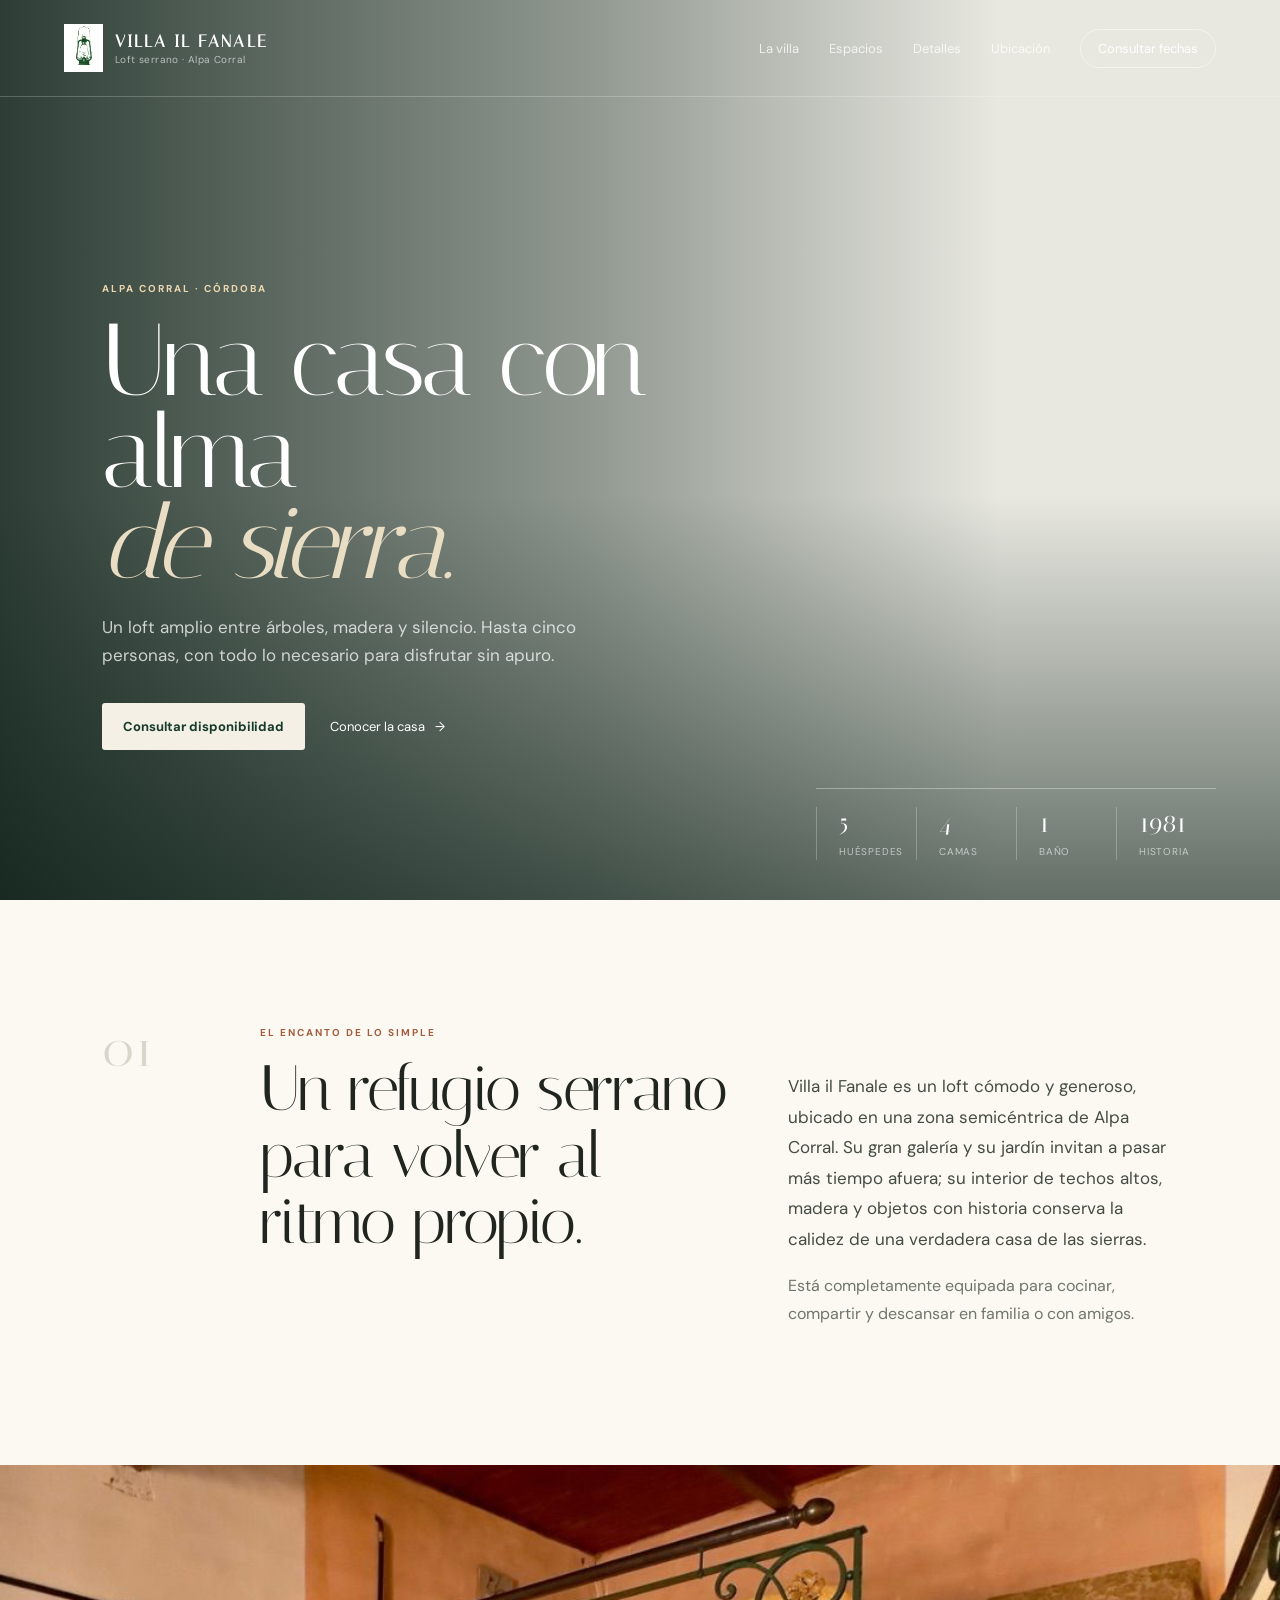
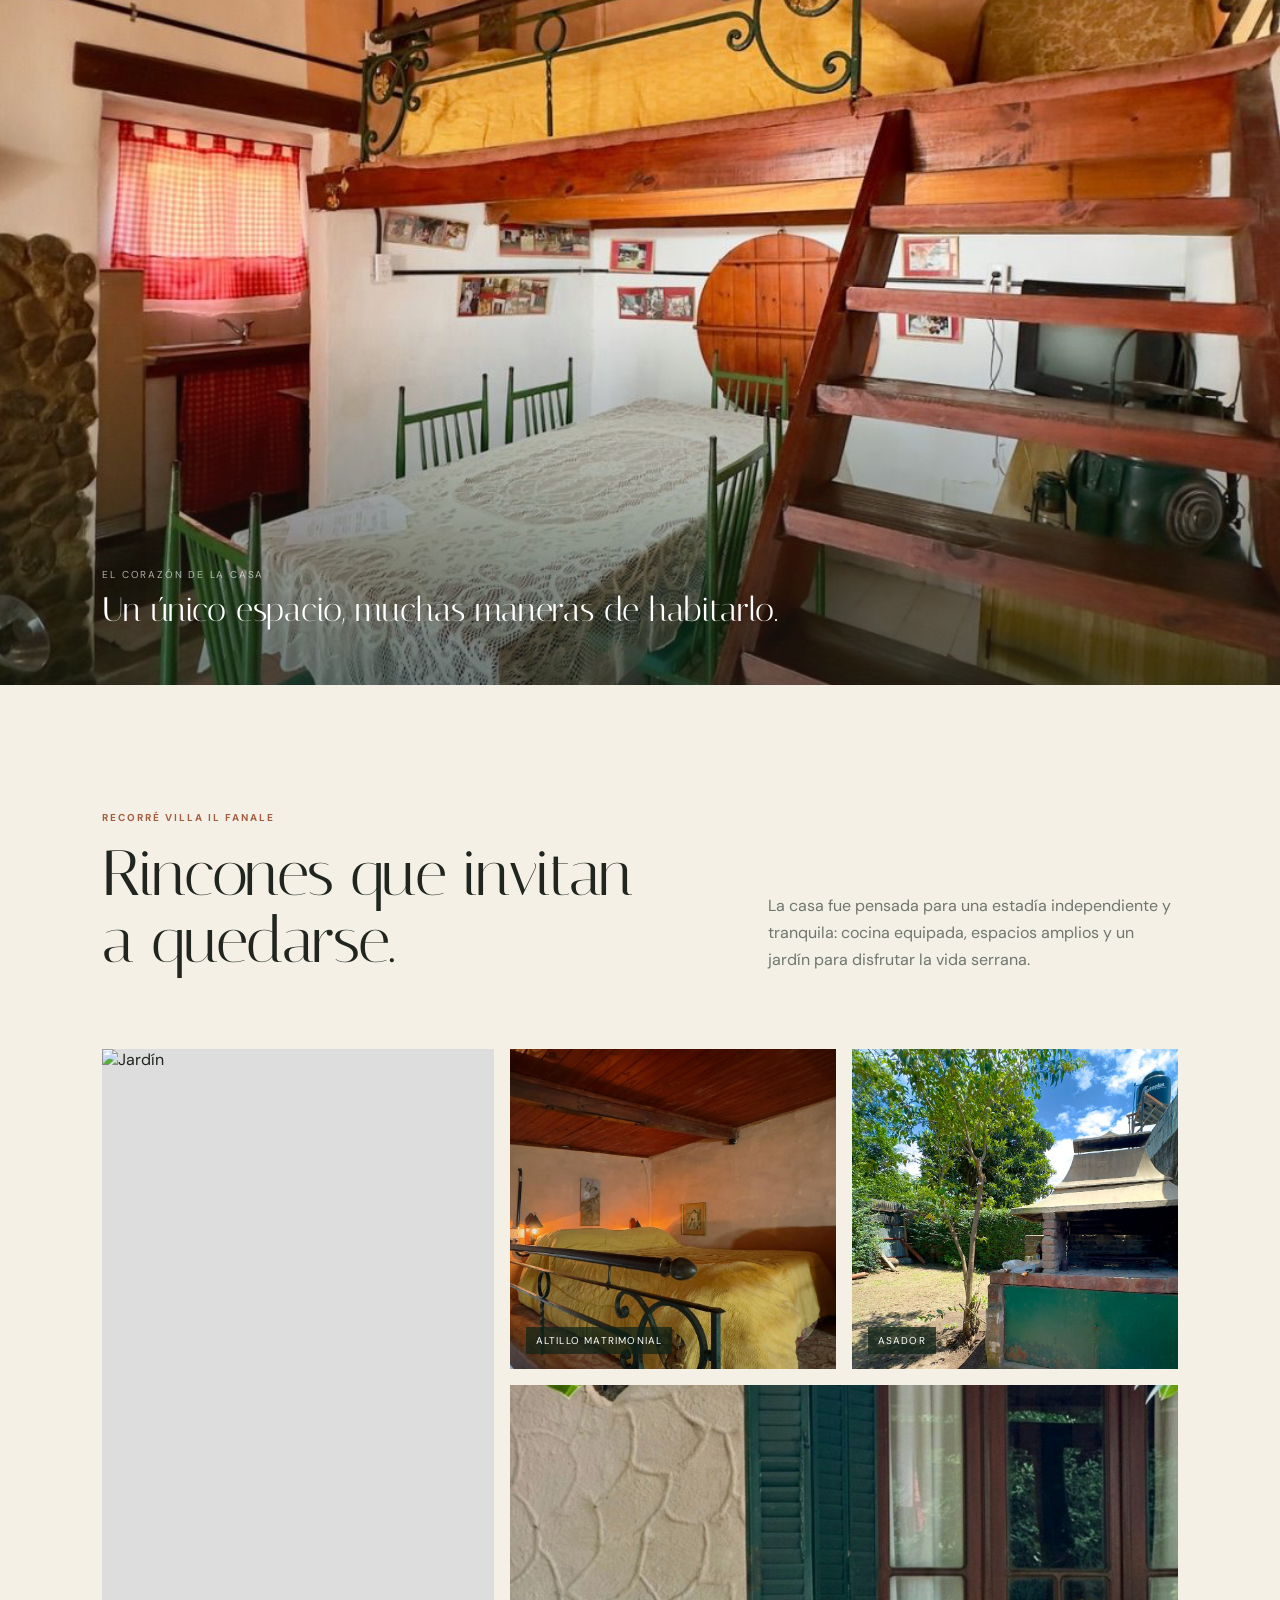
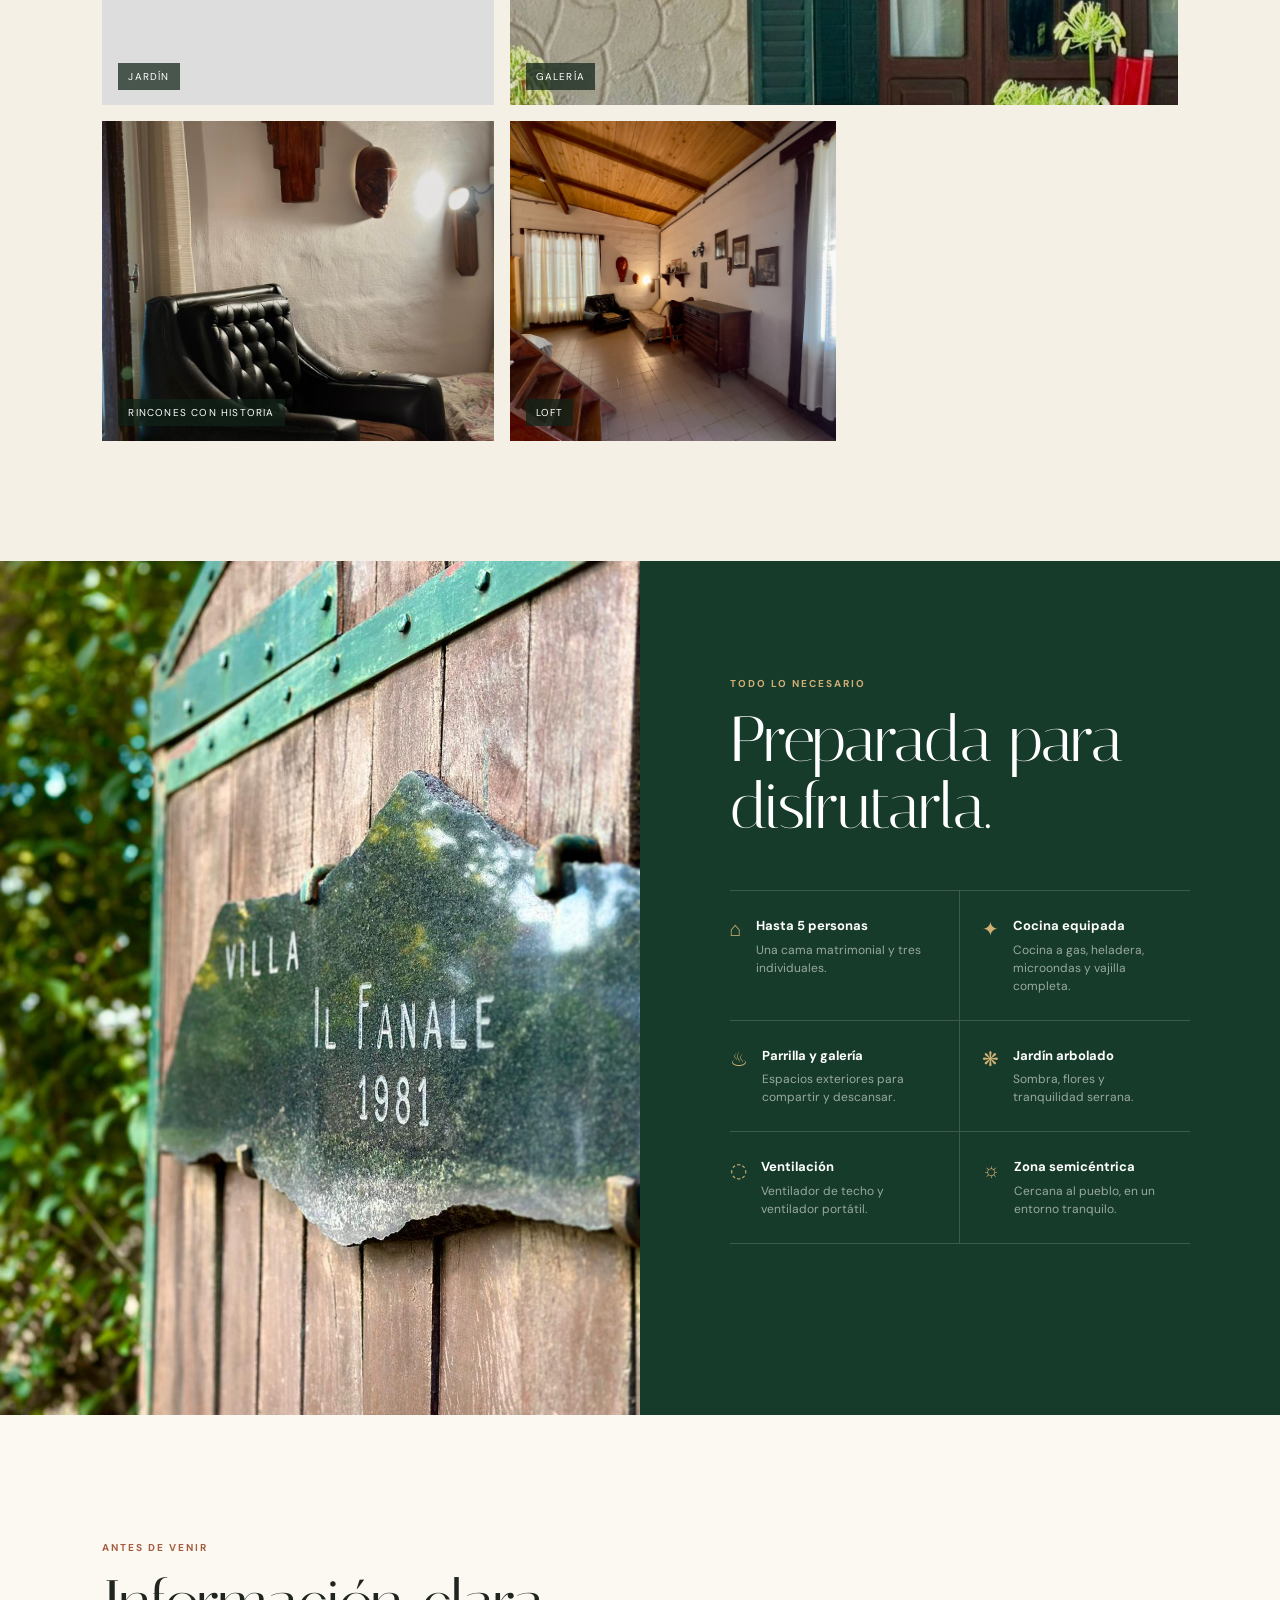
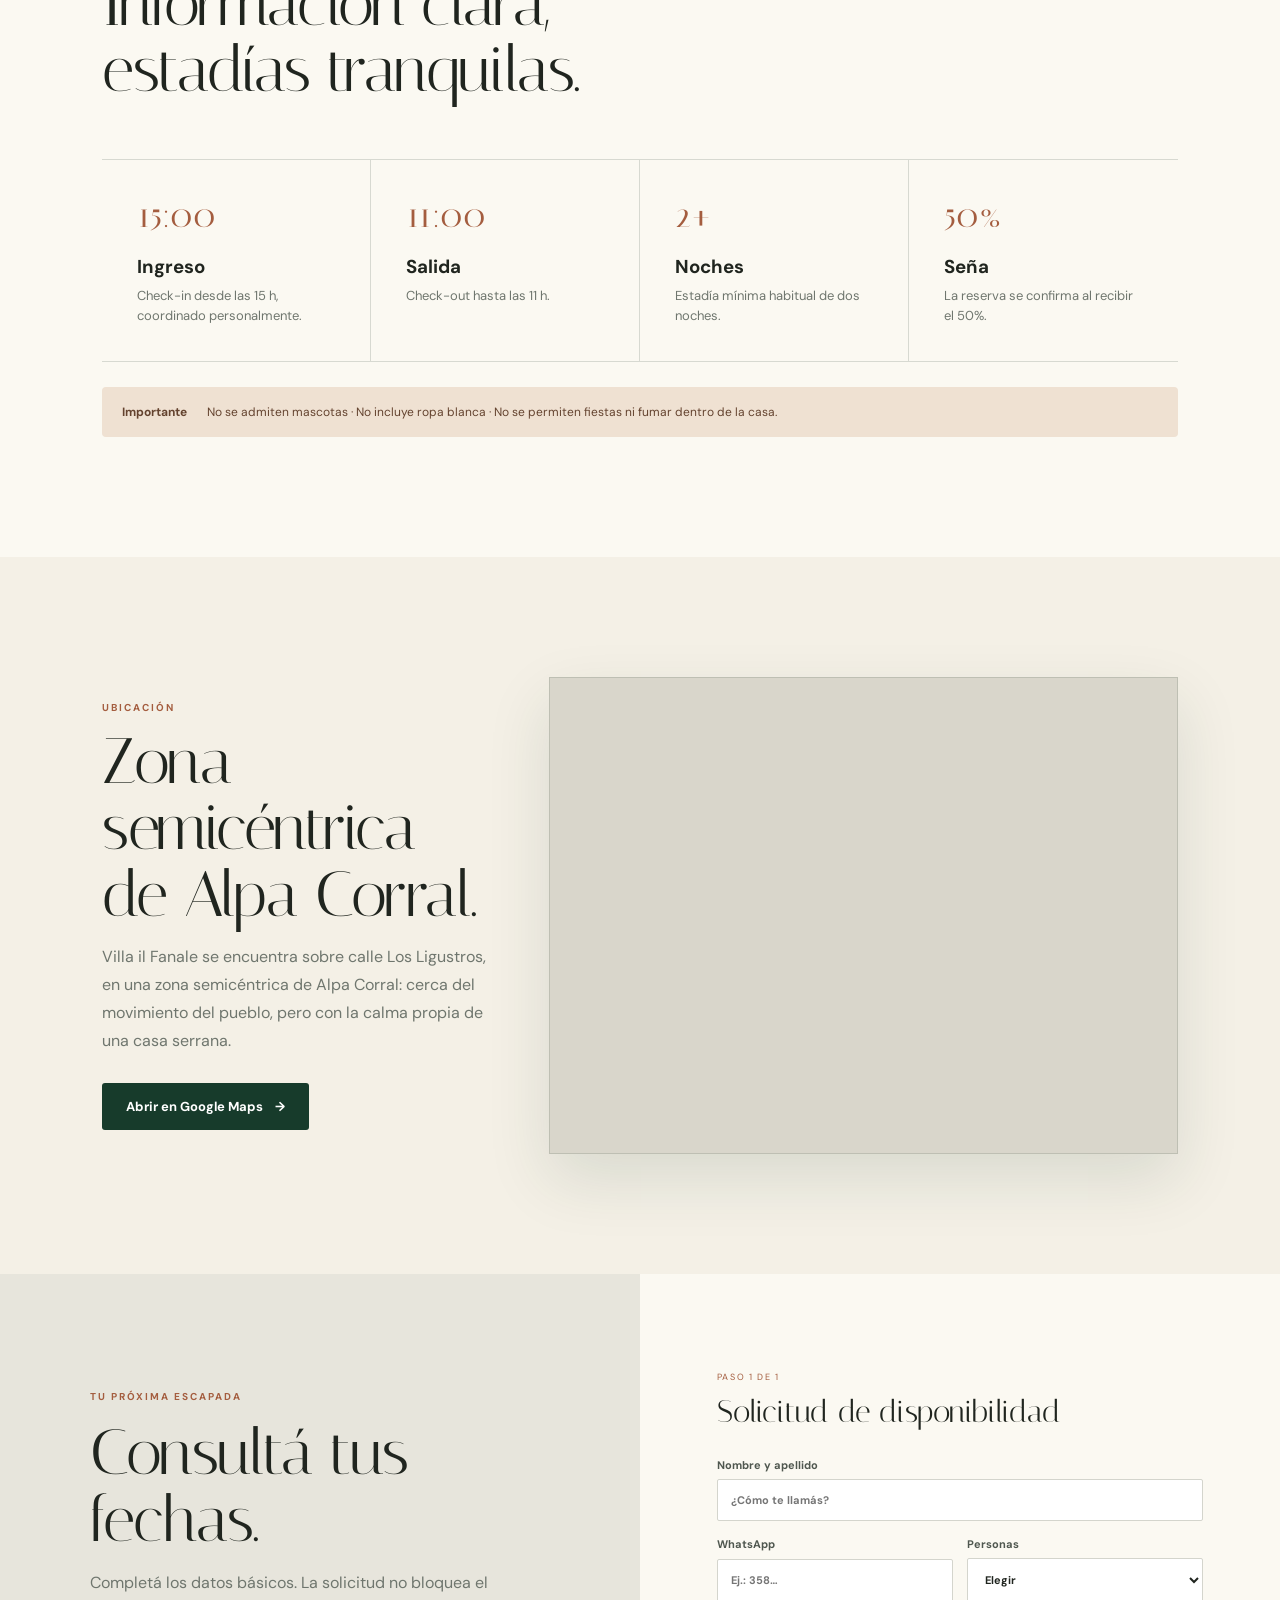
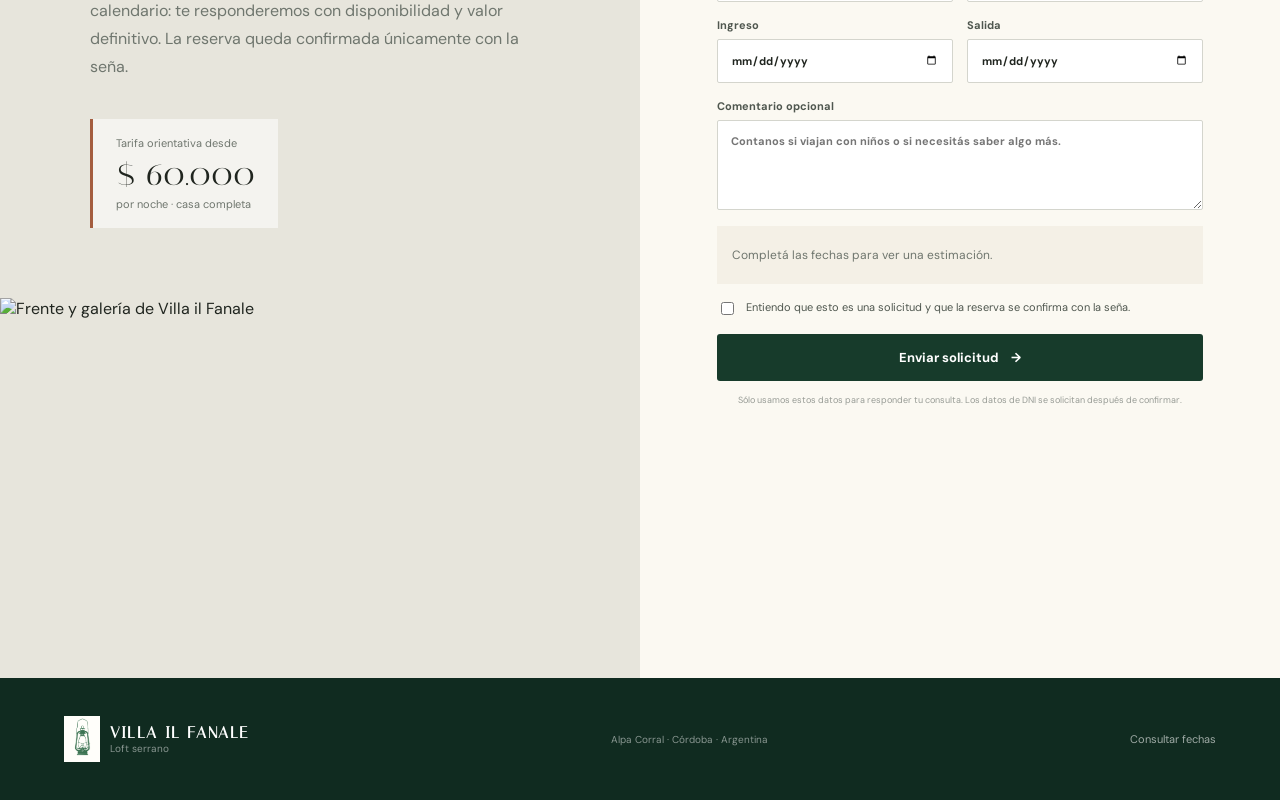
==== reservar/index.html @ 3bbad878 "Estabilizar carga de imagenes publicas" ====
<!doctype html>
<html lang="es">
<head>
  <meta charset="UTF-8">
  <meta name="viewport" content="width=device-width, initial-scale=1.0">
  <meta name="theme-color" content="#173b2b">
  <meta name="description" content="Villa il Fanale, loft serrano para hasta cinco personas en Alpa Corral, Córdoba.">
  <title>Villa il Fanale · Loft Serrano en Alpa Corral</title>
  <link rel="preconnect" href="https://fonts.googleapis.com">
  <link rel="preconnect" href="https://fonts.gstatic.com" crossorigin>
  <link href="https://fonts.googleapis.com/css2?family=DM+Sans:wght@400;500;600;700&family=Italiana&display=swap" rel="stylesheet">
  <link rel="stylesheet" href="public.css?v=4">
</head>
<body>
  <header class="site-header" id="header">
    <a class="public-brand" href="#inicio" aria-label="Villa il Fanale, inicio">
      <img src="../assets/farol.png" alt="">
      <span><b>VILLA IL FANALE</b><small>Loft serrano · Alpa Corral</small></span>
    </a>
    <button class="menu-toggle" id="menu-toggle" aria-label="Abrir menú">☰</button>
    <nav id="public-nav">
      <a href="#historia">La villa</a>
      <a href="#espacios">Espacios</a>
      <a href="#detalles">Detalles</a>
      <a href="#ubicacion">Ubicación</a>
      <a href="#reservar" class="nav-cta">Consultar fechas</a>
    </nav>
  </header>

  <main>
    <section class="public-hero" id="inicio">
      <div class="hero-shade"></div>
      <div class="hero-content">
        <span class="public-eyebrow" id="hero-eyebrow">ALPA CORRAL · CÓRDOBA</span>
        <h1><span id="hero-title">Una casa con alma</span><br><i id="hero-subtitle">de sierra.</i></h1>
        <p id="hero-description">Un loft amplio entre árboles, madera y silencio. Hasta cinco personas, con todo lo necesario para disfrutar sin apuro.</p>
        <div class="hero-buttons">
          <a href="#reservar" class="button button-light">Consultar disponibilidad</a>
          <a href="#espacios" class="text-link">Conocer la casa <span>→</span></a>
        </div>
      </div>
      <div class="hero-facts">
        <div><b>5</b><span>huéspedes</span></div>
        <div><b>4</b><span>camas</span></div>
        <div><b>1</b><span>baño</span></div>
        <div><b>1981</b><span>historia</span></div>
      </div>
    </section>

    <section class="intro section" id="historia">
      <div class="section-number">01</div>
      <div class="intro-title">
        <span class="public-eyebrow" id="intro-eyebrow">EL ENCANTO DE LO SIMPLE</span>
        <h2><span id="intro-title">Un refugio serrano</span><br><span id="intro-subtitle">para volver al ritmo propio.</span></h2>
      </div>
      <div class="intro-copy">
        <p id="intro-copy-one">Villa il Fanale es un loft cómodo y generoso, ubicado en una zona semicéntrica de Alpa Corral. Su gran galería y su jardín invitan a pasar más tiempo afuera; su interior de techos altos, madera y objetos con historia conserva la calidez de una verdadera casa de las sierras.</p>
        <p id="intro-copy-two">Está completamente equipada para cocinar, compartir y descansar en familia o con amigos.</p>
      </div>
    </section>

    <section class="feature-image">
      <img id="feature-image" src="../assets/loft.png" alt="Interior del loft con altillo y mesa de comedor">
      <div class="feature-caption"><span id="feature-caption-small">El corazón de la casa</span><b id="feature-caption">Un único espacio, muchas maneras de habitarlo.</b></div>
    </section>

    <section class="spaces section" id="espacios">
      <div class="section-heading">
        <div><span class="public-eyebrow" id="spaces-eyebrow">RECORRÉ VILLA IL FANALE</span><h2><span id="spaces-title">Rincones que invitan</span><br><span id="spaces-subtitle">a quedarse.</span></h2></div>
        <p id="spaces-description">La casa fue pensada para una estadía independiente y tranquila: cocina equipada, espacios amplios y un jardín para disfrutar la vida serrana.</p>
      </div>
      <div class="gallery-grid" id="gallery-grid">
        <figure class="gallery-tall"><img id="gallery-1-image" src="../assets/jardin-flores.png" alt="Jardín con flores"><figcaption id="gallery-1-caption">Jardín</figcaption></figure>
        <figure><img id="gallery-2-image" src="../assets/altillo.png" alt="Cama matrimonial en el altillo"><figcaption id="gallery-2-caption">Altillo matrimonial</figcaption></figure>
        <figure><img id="gallery-3-image" src="../assets/asador.png" alt="Asador en el jardín"><figcaption id="gallery-3-caption">Asador</figcaption></figure>
        <figure class="gallery-wide"><img id="gallery-4-image" src="../assets/galeria.png" alt="Galería exterior"><figcaption id="gallery-4-caption">Galería</figcaption></figure>
        <figure><img id="gallery-5-image" src="../assets/rincon.png" alt="Rincón interior"><figcaption id="gallery-5-caption">Rincones con historia</figcaption></figure>
      </div>
    </section>

    <section class="details-section" id="detalles">
      <div class="details-photo"><img id="details-image" src="../assets/cartel.png" alt="Cartel de Villa il Fanale desde 1981"></div>
      <div class="details-content">
        <span class="public-eyebrow" id="details-eyebrow">TODO LO NECESARIO</span>
        <h2><span id="details-title">Preparada para</span><br><span id="details-subtitle">disfrutarla.</span></h2>
        <div class="amenities">
          <div><span>⌂</span><p><b id="amenity-1-title">Hasta 5 personas</b><span id="amenity-1-description">Una cama matrimonial y tres individuales.</span></p></div>
          <div><span>✦</span><p><b id="amenity-2-title">Cocina equipada</b><span id="amenity-2-description">Cocina a gas, heladera, microondas y vajilla completa.</span></p></div>
          <div><span>♨</span><p><b id="amenity-3-title">Amplia galería</b><span id="amenity-3-description">Un espacio exterior cómodo para comer y descansar.</span></p></div>
          <div><span>❋</span><p><b id="amenity-4-title">Jardín arbolado</b><span id="amenity-4-description">Sombra, flores y tranquilidad serrana.</span></p></div>
          <div><span>◌</span><p><b id="amenity-5-title">Calefacción</b><span id="amenity-5-description">Más confort para estadías frescas en las sierras.</span></p></div>
          <div><span>☼</span><p><b id="amenity-6-title">Alojamiento Airbnb privado</b><span id="amenity-6-description">Casa completa, independiente y sin compartir con otros huéspedes.</span></p></div>
        </div>
      </div>
    </section>

    <section class="rules section">
      <div class="section-heading compact">
        <div><span class="public-eyebrow" id="rules-eyebrow">ANTES DE VENIR</span><h2><span id="rules-title">Información clara,</span><br><span id="rules-subtitle">estadías tranquilas.</span></h2></div>
      </div>
      <div class="rules-grid">
        <article><span id="rule-1-value">15:00</span><h3 id="rule-1-title">Ingreso</h3><p id="rule-1-description">Check-in desde las 15 h, coordinado personalmente.</p></article>
        <article><span id="rule-2-value">11:00</span><h3 id="rule-2-title">Salida</h3><p id="rule-2-description">Check-out hasta las 11 h.</p></article>
        <article><span id="rule-3-value">2+</span><h3 id="rule-3-title">Noches</h3><p id="rule-3-description">Estadía mínima habitual de dos noches.</p></article>
        <article><span id="rule-4-value">50%</span><h3 id="rule-4-title">Seña</h3><p id="rule-4-description">La reserva se confirma al recibir el 50%.</p></article>
      </div>
      <div class="rule-note"><b>Importante</b><span id="important-text">No incluye ropa blanca · No se permiten fiestas ni fumar dentro de la casa.</span></div>
    </section>

    <section class="location-section section" id="ubicacion">
      <div class="location-copy">
        <span class="public-eyebrow" id="location-eyebrow">UBICACIÓN</span>
        <h2><span id="location-title">Zona semicéntrica</span><br><span id="location-subtitle">de Alpa Corral.</span></h2>
        <p id="location-description">Villa il Fanale se encuentra sobre calle Los Ligustros, en una zona semicéntrica de Alpa Corral: cerca del movimiento del pueblo, pero con la calma propia de una casa serrana.</p>
        <a class="button button-primary location-button" id="location-map-link" href="https://maps.app.goo.gl/26wKytrGYrjpThU98" target="_blank" rel="noopener">Abrir en Google Maps <span>→</span></a>
      </div>
      <div class="location-map">
        <iframe id="location-map" title="Ubicación de Villa il Fanale en Alpa Corral" src="https://www.google.com/maps?q=Calle%20Los%20Ligustros%2C%20Alpa%20Corral%2C%20C%C3%B3rdoba&output=embed" loading="lazy" referrerpolicy="no-referrer-when-downgrade"></iframe>
      </div>
    </section>

    <section class="booking-section" id="reservar">
      <div class="booking-copy">
        <span class="public-eyebrow" id="booking-eyebrow">TU PRÓXIMA ESCAPADA</span>
        <h2 id="booking-title">Consultá tus fechas.</h2>
        <p id="booking-description">Completá los datos básicos. La solicitud no bloquea el calendario: te responderemos con disponibilidad y valor definitivo. La reserva queda confirmada únicamente con la seña.</p>
        <div class="rate-card"><span>Tarifa orientativa desde</span><b id="public-rate">$60.000</b><small>por noche · casa completa</small></div>
        <img id="booking-image" src="../assets/frente.png" alt="Frente y galería de Villa il Fanale">
      </div>
      <div class="booking-panel">
        <form id="booking-form">
          <div class="form-intro"><span>PASO 1 DE 1</span><h3>Solicitud de disponibilidad</h3></div>
          <label>Nombre y apellido<input name="name" required autocomplete="name" placeholder="¿Cómo te llamás?"></label>
          <div class="public-form-grid">
            <label>WhatsApp<input name="phone" required inputmode="tel" placeholder="Ej.: 358…"></label>
            <label>Personas<select name="guests" required><option value="">Elegir</option><option>1</option><option>2</option><option>3</option><option>4</option><option>5</option></select></label>
            <label>Ingreso<input name="checkin" type="date" required></label>
            <label>Salida<input name="checkout" type="date" required></label>
          </div>
          <label>Comentario opcional<textarea name="message" placeholder="Contanos si viajan con niños o si necesitás saber algo más."></textarea></label>
          <div class="estimate" id="estimate"><span>Completá las fechas para ver una estimación.</span></div>
          <label class="public-check"><input type="checkbox" required><span>Entiendo que esto es una solicitud y que la reserva se confirma con la seña.</span></label>
          <button class="button button-primary" type="submit">Enviar solicitud <span>→</span></button>
          <p class="privacy">Sólo usamos estos datos para responder tu consulta. Los datos de DNI se solicitan después de confirmar.</p>
        </form>
        <div class="success-panel" id="success-panel" hidden>
          <span class="success-icon">✓</span><h3>Solicitud preparada</h3><p>Vamos a abrir WhatsApp con todos los datos. Revisá el mensaje y envialo para que podamos responderte.</p><a id="whatsapp-link" class="button button-primary" target="_blank" rel="noopener">Continuar en WhatsApp</a>
        </div>
      </div>
    </section>
  </main>

  <footer>
    <div class="footer-brand"><img src="../assets/farol.png" alt=""><div><b>VILLA IL FANALE</b><span>Loft serrano</span></div></div>
    <p id="footer-location">Alpa Corral · Córdoba · Argentina</p>
    <div class="footer-links"><a href="#reservar">Consultar fechas</a></div>
  </footer>

  <script src="config.js"></script>
  <script src="public.js?v=6"></script>
</body>
</html>
---- reservar/public.css ----
:root{--forest:#173b2b;--pine:#28533d;--sage:#dbe4d8;--cream:#f4f0e6;--paper:#fbf9f2;--ink:#20251f;--muted:#6f766e;--rust:#a45d3f;--gold:#cfaf73;--line:rgba(30,51,38,.16);--serif:"Italiana",Georgia,serif;--sans:"DM Sans",Arial,sans-serif}
*{box-sizing:border-box}html{scroll-behavior:smooth}body{margin:0;background:var(--paper);color:var(--ink);font-family:var(--sans)}img{display:block;max-width:100%}a{color:inherit;text-decoration:none}button,input,select,textarea{font:inherit}.site-header{position:absolute;z-index:10;top:0;left:0;right:0;display:flex;align-items:center;justify-content:space-between;padding:24px clamp(24px,5vw,76px);color:white;border-bottom:1px solid rgba(255,255,255,.22)}.public-brand{display:flex;align-items:center;gap:12px}.public-brand img{width:39px;height:48px;object-fit:cover;mix-blend-mode:screen;filter:contrast(1.3)}.public-brand b{display:block;font-family:var(--serif);font-size:17px;letter-spacing:.12em}.public-brand small{display:block;margin-top:2px;opacity:.62;font-size:10px;letter-spacing:.04em}.site-header nav{display:flex;align-items:center;gap:30px;font-size:13px}.site-header nav a{opacity:.78;transition:.2s}.site-header nav a:hover{opacity:1}.site-header .nav-cta{opacity:1;border:1px solid rgba(255,255,255,.5);border-radius:99px;padding:10px 17px}.menu-toggle{display:none;border:0;background:none;color:white;font-size:24px}.public-hero{position:relative;min-height:100svh;display:flex;align-items:flex-end;color:white;background:url('../assets/jardin-entrada.png') center 55%/cover}.hero-shade{position:absolute;inset:0;background:linear-gradient(90deg,rgba(9,29,20,.85) 0%,rgba(9,29,20,.44) 46%,rgba(9,29,20,.08) 78%),linear-gradient(0deg,rgba(9,29,20,.6),transparent 45%)}.hero-content{position:relative;z-index:1;width:min(720px,82%);padding:160px 0 150px clamp(24px,8vw,130px)}.public-eyebrow{color:var(--rust);font-size:10px;font-weight:700;letter-spacing:.2em}.public-hero .public-eyebrow{color:#ecd8b0}.hero-content h1{font:400 clamp(58px,8vw,110px)/.89 var(--serif);letter-spacing:-.035em;margin:18px 0 24px}.hero-content h1 i{font-weight:400;color:#e9ddc4}.hero-content p{max-width:550px;color:rgba(255,255,255,.75);font-size:17px;line-height:1.65}.hero-buttons{display:flex;align-items:center;gap:25px;margin-top:34px}.button{display:inline-flex;align-items:center;justify-content:center;gap:12px;border:0;border-radius:3px;padding:15px 21px;font-weight:700;font-size:13px;cursor:pointer}.button-light{background:var(--cream);color:var(--forest)}.button-primary{width:100%;color:white;background:var(--forest)}.text-link{font-size:13px}.text-link span{display:inline-block;margin-left:7px;transition:.2s}.text-link:hover span{transform:translateX(4px)}.hero-facts{position:absolute;z-index:1;right:clamp(24px,5vw,76px);bottom:40px;display:flex;border-top:1px solid rgba(255,255,255,.35);padding-top:18px}.hero-facts div{min-width:100px;padding-left:22px;border-left:1px solid rgba(255,255,255,.25)}.hero-facts b{font:27px var(--serif);display:block}.hero-facts span{opacity:.6;font-size:10px;text-transform:uppercase;letter-spacing:.08em}.section{padding:120px clamp(24px,8vw,130px)}.intro{position:relative;display:grid;grid-template-columns:.25fr 1.2fr 1fr;gap:60px;background:var(--paper)}.section-number{font:50px var(--serif);color:#d8d6ca}.intro h2,.section-heading h2,.details-content h2,.booking-copy h2{font:400 clamp(41px,5vw,66px)/1.04 var(--serif);letter-spacing:-.025em;margin:15px 0}.intro-copy{padding-top:34px;color:var(--muted);line-height:1.8}.intro-copy p:first-child{font-size:17px;color:#454c45}.feature-image{position:relative;height:min(78vw,820px);overflow:hidden}.feature-image>img{width:100%;height:100%;object-fit:cover;object-position:center}.feature-image:after{content:"";position:absolute;inset:0;background:linear-gradient(0deg,rgba(9,29,20,.55),transparent 45%)}.feature-caption{position:absolute;z-index:1;left:clamp(24px,8vw,130px);bottom:55px;color:white}.feature-caption span{display:block;margin-bottom:8px;font-size:10px;letter-spacing:.18em;text-transform:uppercase;opacity:.65}.feature-caption b{font:34px var(--serif)}.spaces{background:var(--cream)}.section-heading{display:flex;justify-content:space-between;align-items:flex-end;gap:50px;margin-bottom:60px}.section-heading>p{max-width:410px;color:var(--muted);line-height:1.7}.gallery-grid{display:grid;grid-template-columns:1.2fr 1fr 1fr;grid-auto-rows:320px;gap:16px}.gallery-grid figure{position:relative;margin:0;overflow:hidden;background:#ddd}.gallery-grid img{width:100%;height:100%;object-fit:cover;transition:transform .7s ease}.gallery-grid figure:hover img{transform:scale(1.035)}.gallery-tall{grid-row:span 2}.gallery-wide{grid-column:span 2}.gallery-grid figcaption{position:absolute;left:16px;bottom:15px;padding:7px 10px;color:white;background:rgba(16,35,24,.72);font-size:10px;text-transform:uppercase;letter-spacing:.12em}.details-section{display:grid;grid-template-columns:1fr 1fr;background:var(--forest);color:white}.details-photo{min-height:760px}.details-photo img{width:100%;height:100%;object-fit:cover}.details-content{padding:110px clamp(35px,7vw,110px)}.details-content .public-eyebrow{color:var(--gold)}.amenities{display:grid;grid-template-columns:1fr 1fr;gap:0;margin-top:50px;border-top:1px solid rgba(255,255,255,.16)}.amenities>div{display:flex;gap:14px;padding:25px 15px 25px 0;border-bottom:1px solid rgba(255,255,255,.16)}.amenities>div:nth-child(odd){border-right:1px solid rgba(255,255,255,.16)}.amenities>div:nth-child(even){padding-left:22px}.amenities span{color:var(--gold);font-size:20px}.amenities p{margin:0;color:rgba(255,255,255,.56);font-size:12px;line-height:1.5}.amenities b{display:block;color:white;font-size:13px;margin-bottom:5px}.rules{background:var(--paper)}.section-heading.compact{margin-bottom:40px}.rules-grid{display:grid;grid-template-columns:repeat(4,1fr);border-top:1px solid var(--line);border-bottom:1px solid var(--line)}.rules-grid article{padding:35px;border-right:1px solid var(--line)}.rules-grid article:last-child{border:0}.rules-grid article>span{font:35px var(--serif);color:var(--rust)}.rules-grid h3{margin:18px 0 7px}.rules-grid p{margin:0;color:var(--muted);font-size:13px;line-height:1.55}.rule-note{display:flex;gap:20px;margin-top:25px;padding:17px 20px;color:#64432f;background:#efe1d2;border-radius:4px;font-size:12px}.booking-section{display:grid;grid-template-columns:1fr 1fr;background:#e7e5dc}.booking-copy{position:relative;padding:110px clamp(35px,7vw,110px) 0;overflow:hidden}.booking-copy>p{max-width:500px;color:var(--muted);line-height:1.75}.booking-copy>img{width:calc(100% + clamp(35px,7vw,110px));max-width:none;height:380px;object-fit:cover;margin:70px 0 0 calc(clamp(35px,7vw,110px) * -1)}.rate-card{display:inline-grid;margin-top:22px;padding:17px 23px;border-left:3px solid var(--rust);background:rgba(255,255,255,.55)}.rate-card span,.rate-card small{color:var(--muted);font-size:11px}.rate-card b{font:34px var(--serif);margin:3px 0}.booking-panel{padding:90px clamp(24px,6vw,80px);background:var(--paper)}.form-intro{margin-bottom:28px}.form-intro span{font-size:9px;letter-spacing:.18em;color:var(--rust)}.form-intro h3{font:31px var(--serif);margin:8px 0}.booking-panel form>label,.public-form-grid label{display:grid;gap:7px;margin-bottom:16px;color:#4f574f;font-size:11px;font-weight:700}.booking-panel input,.booking-panel select,.booking-panel textarea{width:100%;padding:13px;border:1px solid #d4d5cd;border-radius:2px;background:white;color:var(--ink);outline:none}.booking-panel input:focus,.booking-panel select:focus,.booking-panel textarea:focus{border-color:var(--forest);box-shadow:0 0 0 3px rgba(23,59,43,.08)}.booking-panel textarea{min-height:90px;resize:vertical}.public-form-grid{display:grid;grid-template-columns:1fr 1fr;gap:0 14px}.estimate{display:flex;justify-content:space-between;align-items:center;min-height:58px;padding:13px 15px;margin:8px 0 16px;background:var(--cream);color:var(--muted);font-size:12px}.estimate b{font:24px var(--serif);color:var(--forest)}.public-check{display:flex!important;grid-template-columns:auto 1fr!important;align-items:flex-start;gap:9px!important}.public-check input{width:auto;margin-top:2px}.public-check span{font-weight:400;line-height:1.45}.privacy{text-align:center;color:#979b95;font-size:9px;line-height:1.5;margin:13px 0 0}.success-panel{text-align:center;padding:70px 20px}.success-icon{display:grid;place-items:center;width:58px;height:58px;margin:0 auto 20px;border-radius:50%;color:white;background:var(--forest);font-size:24px}.success-panel h3{font:37px var(--serif);margin:0 0 12px}.success-panel p{color:var(--muted);line-height:1.65}.success-panel .button{margin-top:15px}footer{display:flex;align-items:center;justify-content:space-between;gap:30px;padding:38px clamp(24px,5vw,76px);color:white;background:#102b20}.footer-brand{display:flex;align-items:center;gap:10px}.footer-brand img{width:36px;height:46px;object-fit:cover;mix-blend-mode:screen}.footer-brand b{display:block;font-family:var(--serif);letter-spacing:.1em}.footer-brand span,footer p{display:block;color:rgba(255,255,255,.5);font-size:10px}.footer-links{display:flex;gap:20px;font-size:11px}.footer-links a{opacity:.6}.footer-links a:hover{opacity:1}
@media(max-width:900px){.site-header nav{display:none;position:absolute;top:100%;left:0;right:0;padding:20px 28px;background:var(--forest);flex-direction:column;align-items:flex-start}.site-header nav.open{display:flex}.menu-toggle{display:block}.hero-facts{display:none}.intro{grid-template-columns:1fr}.section-number{display:none}.intro-copy{padding:0}.section-heading{align-items:flex-start;flex-direction:column}.gallery-grid{grid-template-columns:1fr 1fr}.gallery-tall{grid-row:span 1}.details-section,.booking-section{grid-template-columns:1fr}.details-photo{min-height:540px}.rules-grid{grid-template-columns:1fr 1fr}.rules-grid article:nth-child(2){border-right:0}.rules-grid article:nth-child(-n+2){border-bottom:1px solid var(--line)}.booking-copy{padding-bottom:0}.booking-copy>img{height:340px}.booking-panel{padding-top:65px}}
@media(max-width:580px){.site-header{padding:17px 19px}.public-brand small{display:none}.public-brand b{font-size:14px}.public-hero{min-height:92svh}.hero-content{width:100%;padding:125px 22px 70px}.hero-content h1{font-size:57px}.hero-content p{font-size:15px}.hero-buttons{align-items:flex-start;flex-direction:column}.section{padding:80px 22px}.intro{gap:22px}.feature-image{height:110vw}.feature-caption{left:22px;bottom:28px}.feature-caption b{font-size:24px}.gallery-grid{grid-template-columns:1fr;grid-auto-rows:280px}.gallery-wide{grid-column:span 1}.details-photo{min-height:460px}.details-content{padding:80px 23px}.amenities{grid-template-columns:1fr}.amenities>div:nth-child(odd){border-right:0}.amenities>div:nth-child(even){padding-left:0}.rules-grid{grid-template-columns:1fr}.rules-grid article{border-right:0;border-bottom:1px solid var(--line)!important;padding:26px 5px}.rule-note{flex-direction:column}.booking-copy{padding:80px 22px 0}.booking-copy>img{width:calc(100% + 44px);margin-left:-22px;height:270px}.booking-panel{padding:60px 22px}.public-form-grid{grid-template-columns:1fr}footer{align-items:flex-start;flex-direction:column}.footer-links{flex-direction:column}}
.amenities p span{color:inherit;font-size:inherit}.amenities>div>span{color:var(--gold);font-size:20px}
.location-section{display:grid;grid-template-columns:.78fr 1.22fr;gap:44px;align-items:stretch;background:var(--cream)}.location-copy{display:flex;flex-direction:column;justify-content:center}.location-copy h2{font:400 clamp(41px,5vw,66px)/1.04 var(--serif);letter-spacing:-.025em;margin:15px 0}.location-copy p{max-width:520px;color:var(--muted);line-height:1.75;margin:0 0 28px}.location-button{width:max-content;padding-inline:24px}.location-map{min-height:470px;overflow:hidden;border:1px solid rgba(30,51,38,.14);background:#d9d6cb;box-shadow:0 25px 60px rgba(23,59,43,.12)}.location-map iframe{width:100%;height:100%;min-height:470px;border:0;filter:saturate(.78) contrast(.95)}
@media(max-width:900px){.location-section{grid-template-columns:1fr}.location-map,.location-map iframe{min-height:380px}}
@media(max-width:580px){.location-button{width:100%}.location-map,.location-map iframe{min-height:320px}}
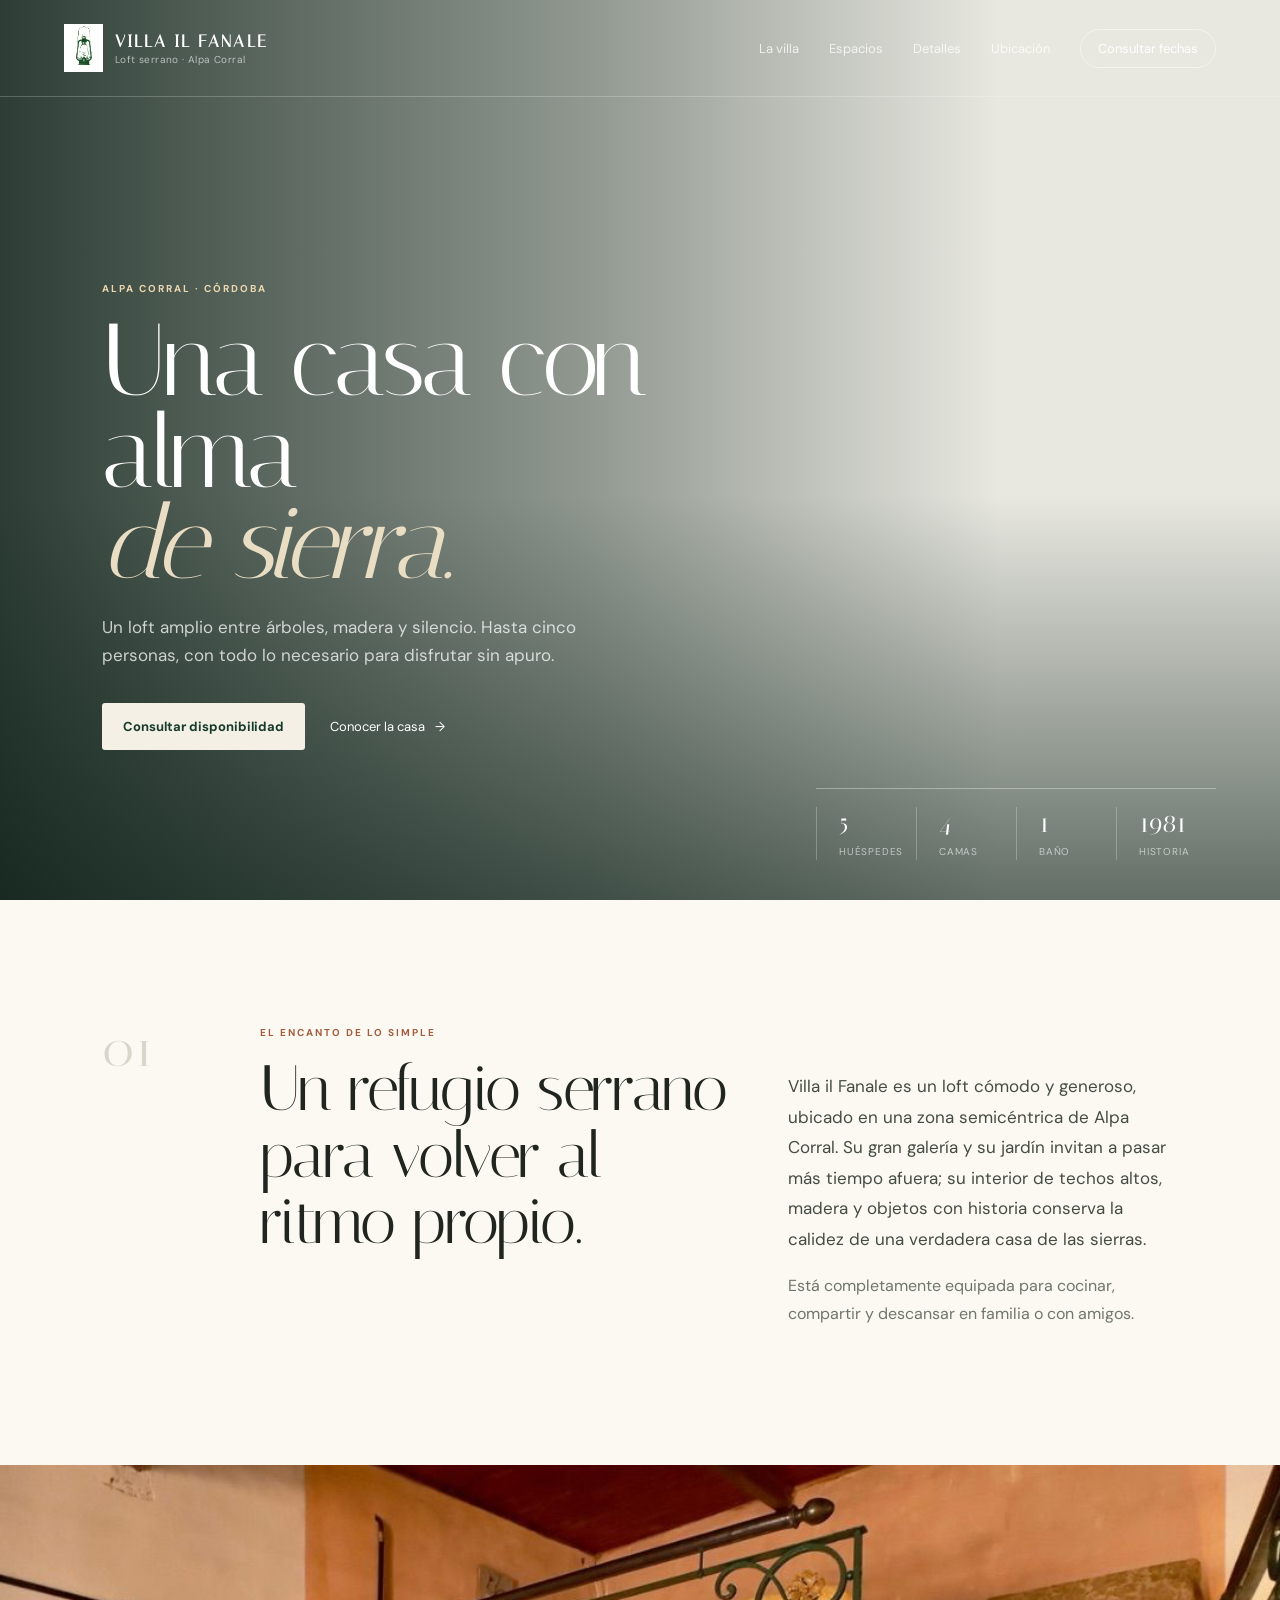
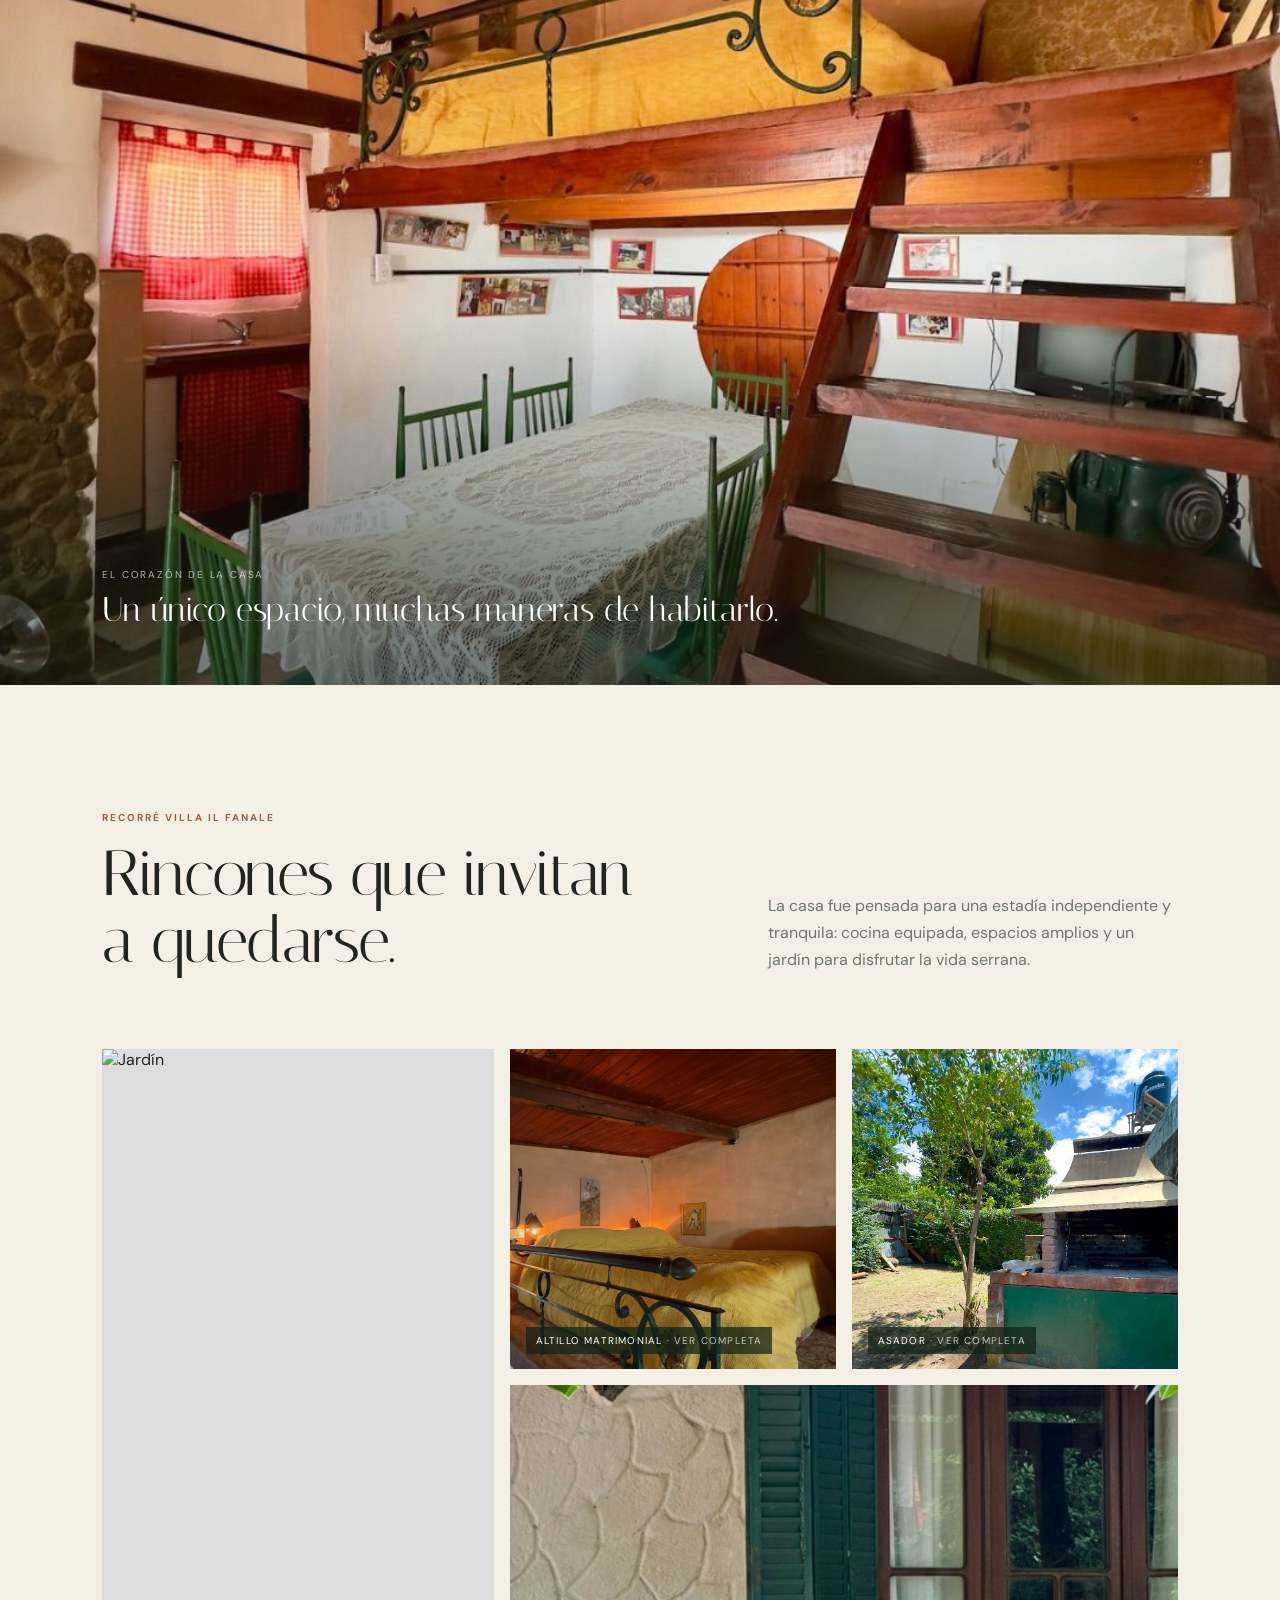
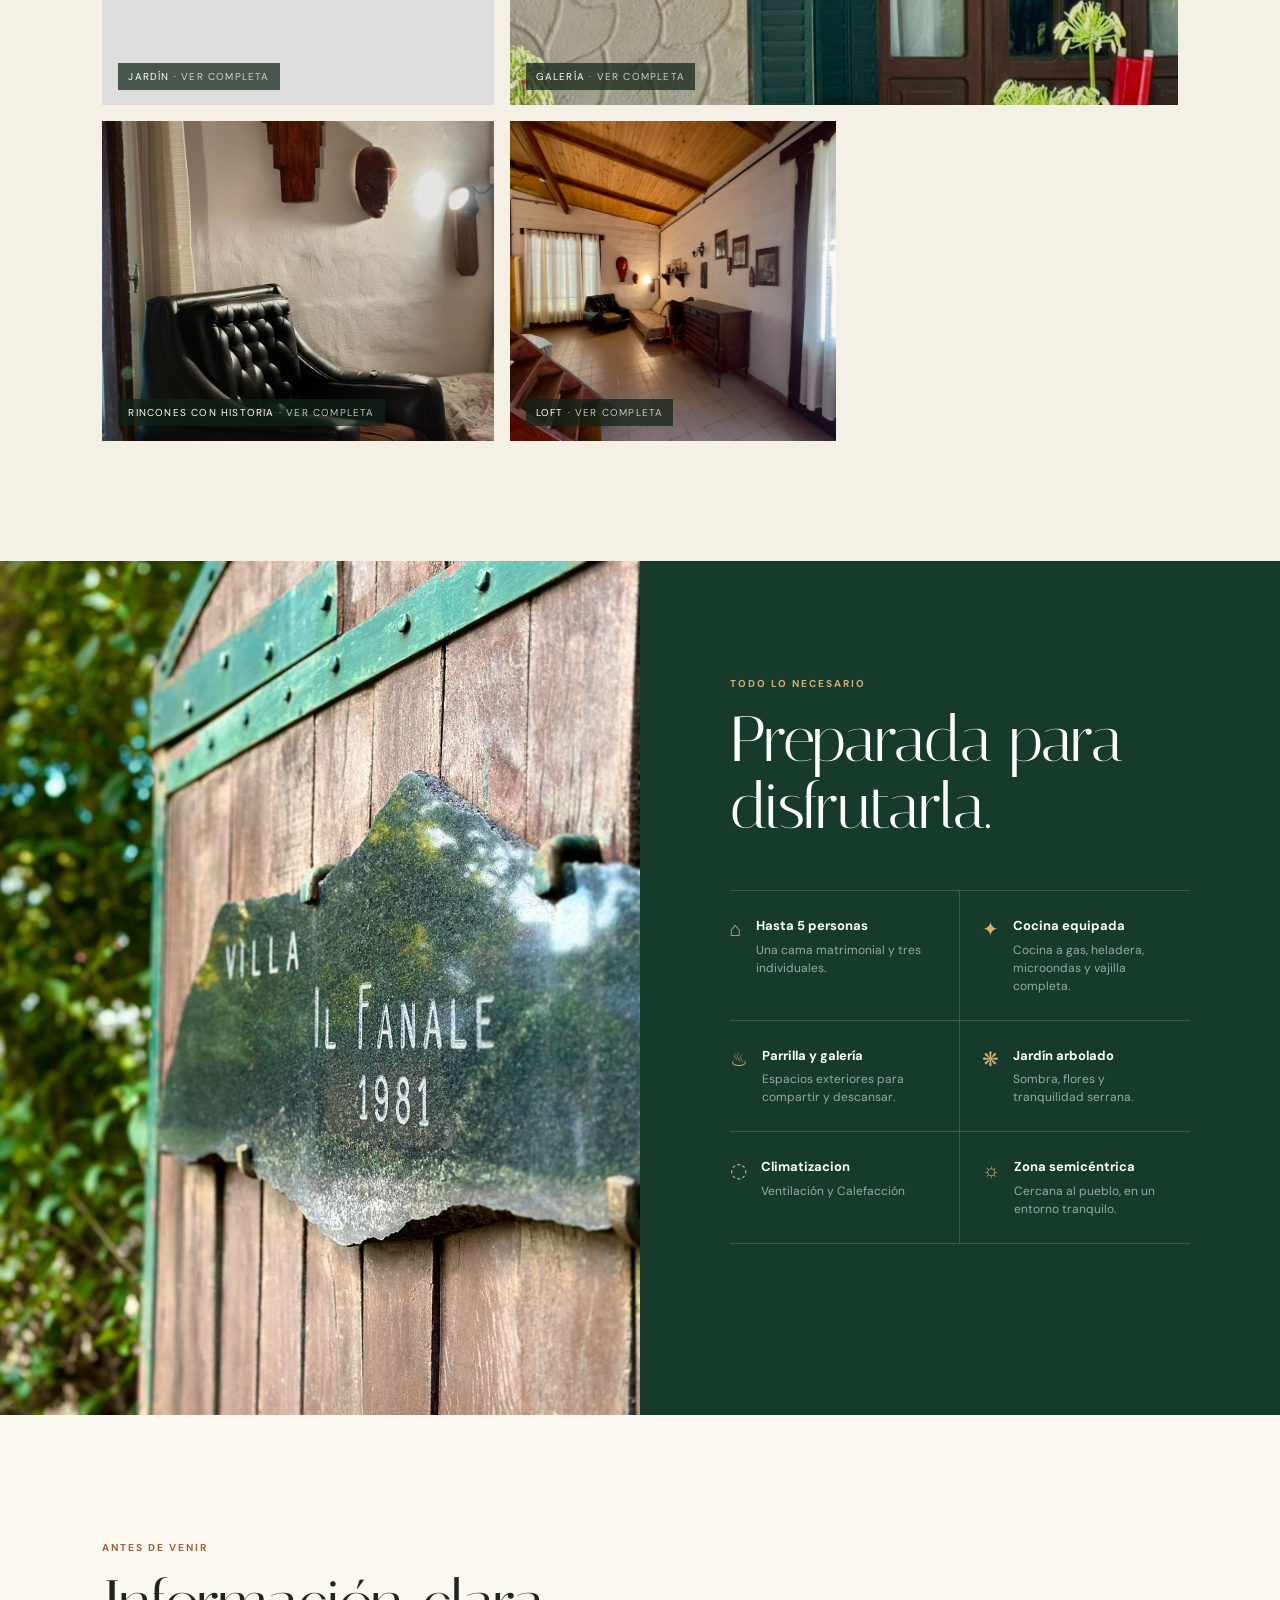
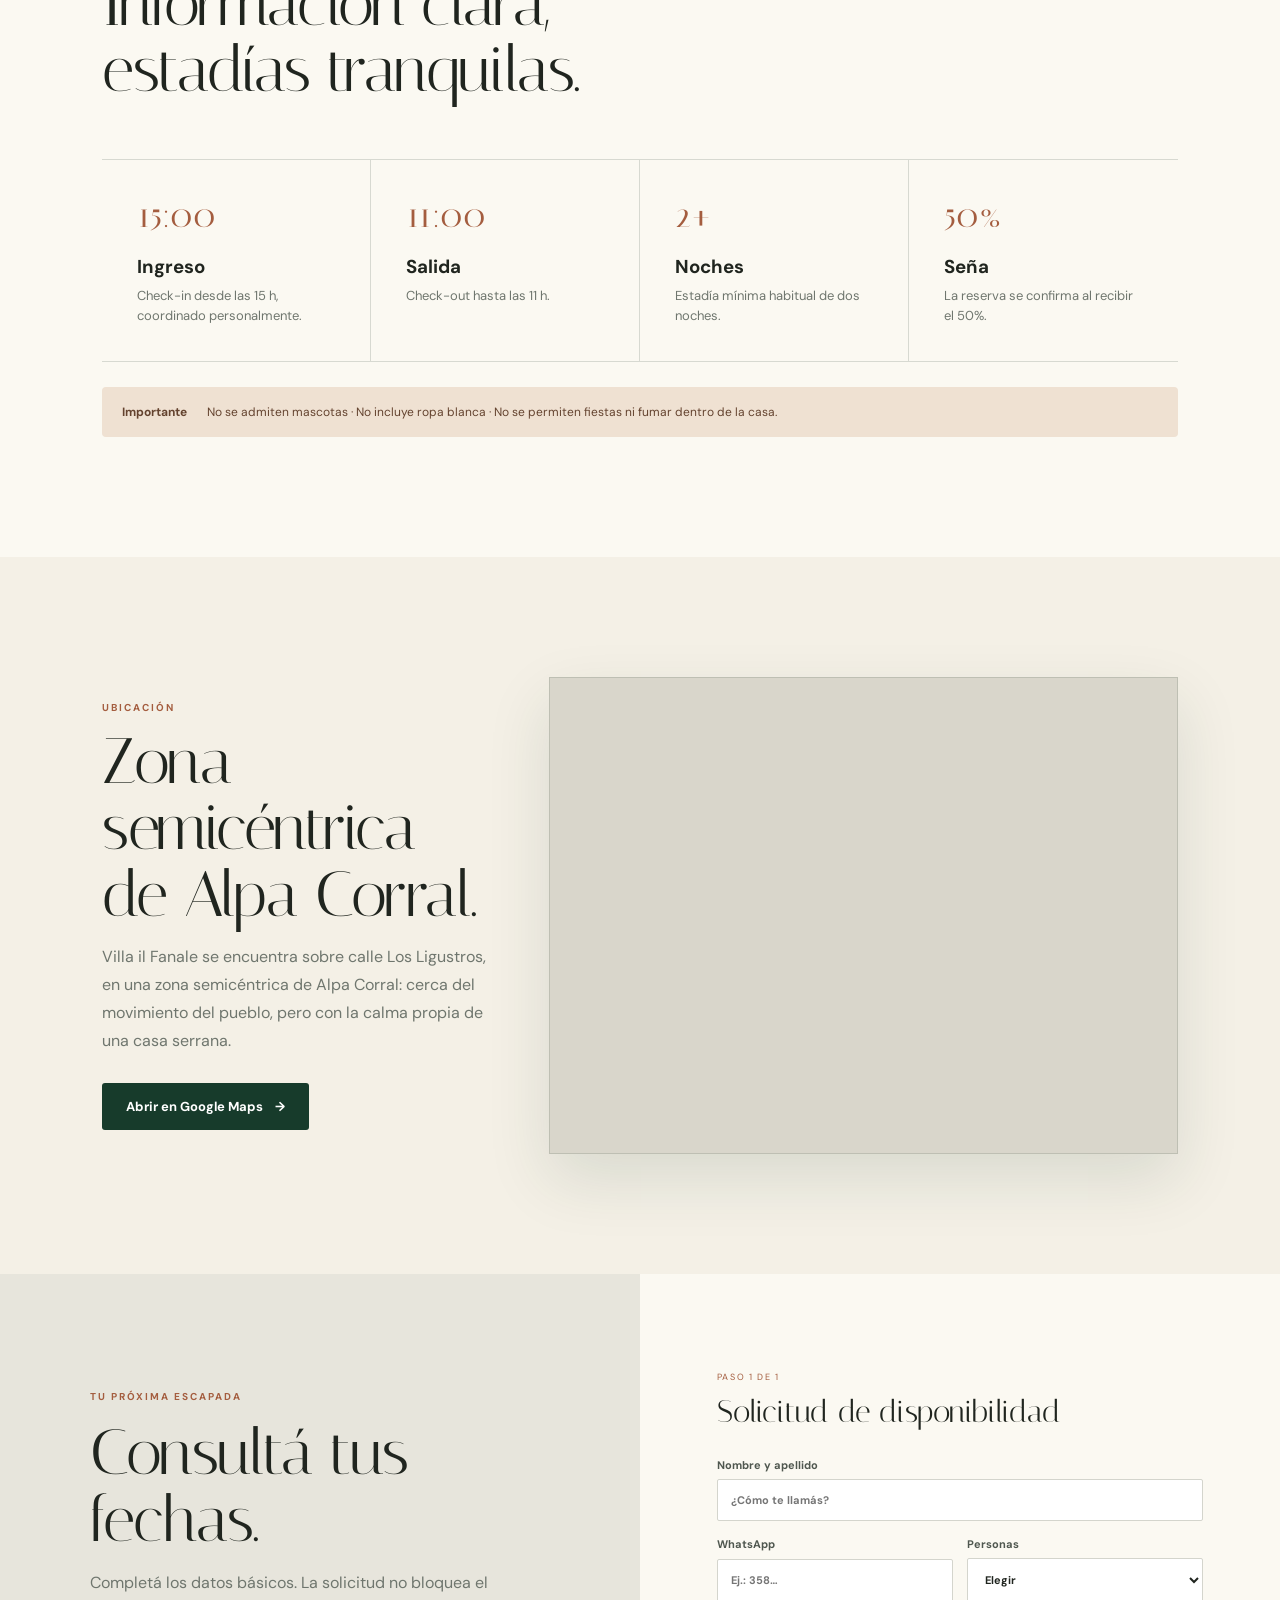
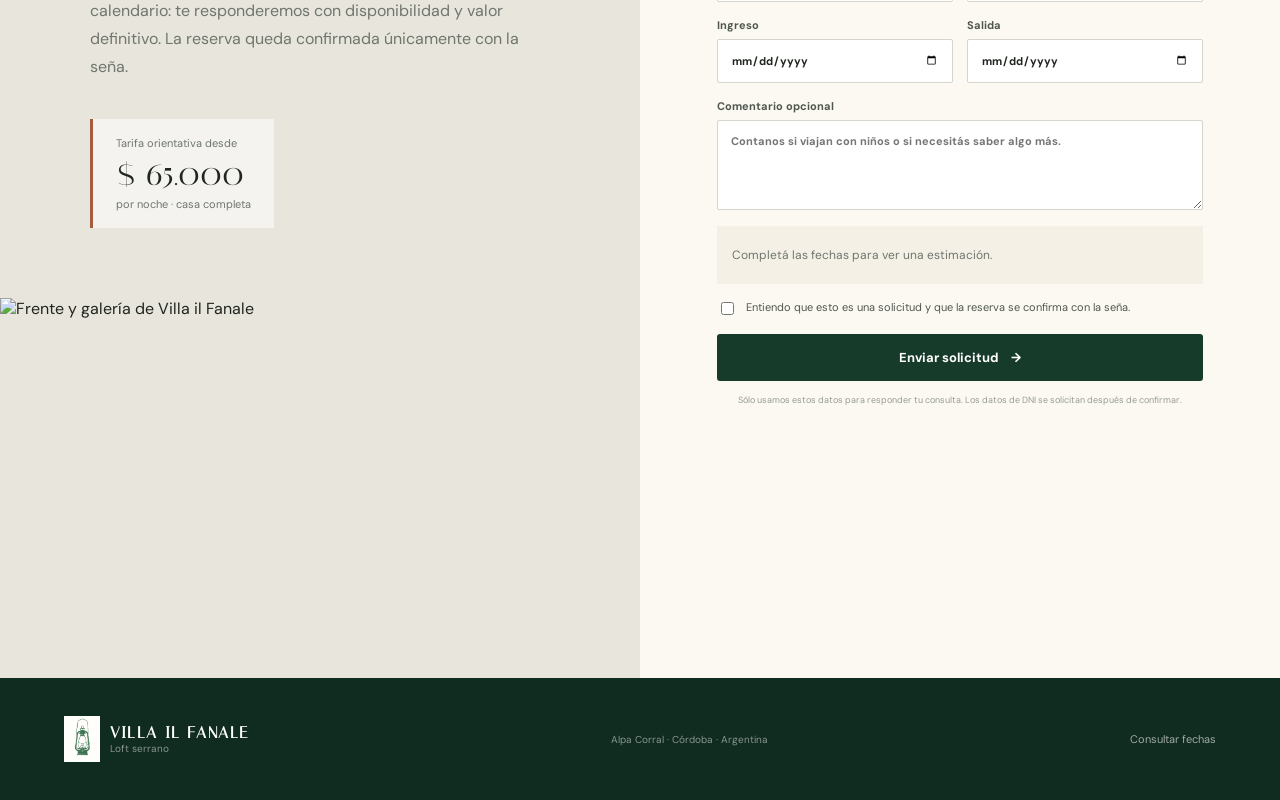
==== commit 3bf949e0: "Mejorar formulario publico y galeria" ====
--- a/reservar/index.html
+++ b/reservar/index.html
@@ -9,7 +9,7 @@
   <link rel="preconnect" href="https://fonts.googleapis.com">
   <link rel="preconnect" href="https://fonts.gstatic.com" crossorigin>
   <link href="https://fonts.googleapis.com/css2?family=DM+Sans:wght@400;500;600;700&family=Italiana&display=swap" rel="stylesheet">
-  <link rel="stylesheet" href="public.css?v=4">
+  <link rel="stylesheet" href="public.css?v=5">
 </head>
 <body>
   <header class="site-header" id="header">
@@ -70,11 +70,11 @@
         <p id="spaces-description">La casa fue pensada para una estadía independiente y tranquila: cocina equipada, espacios amplios y un jardín para disfrutar la vida serrana.</p>
       </div>
       <div class="gallery-grid" id="gallery-grid">
-        <figure class="gallery-tall"><img id="gallery-1-image" src="../assets/jardin-flores.png" alt="Jardín con flores"><figcaption id="gallery-1-caption">Jardín</figcaption></figure>
-        <figure><img id="gallery-2-image" src="../assets/altillo.png" alt="Cama matrimonial en el altillo"><figcaption id="gallery-2-caption">Altillo matrimonial</figcaption></figure>
-        <figure><img id="gallery-3-image" src="../assets/asador.png" alt="Asador en el jardín"><figcaption id="gallery-3-caption">Asador</figcaption></figure>
-        <figure class="gallery-wide"><img id="gallery-4-image" src="../assets/galeria.png" alt="Galería exterior"><figcaption id="gallery-4-caption">Galería</figcaption></figure>
-        <figure><img id="gallery-5-image" src="../assets/rincon.png" alt="Rincón interior"><figcaption id="gallery-5-caption">Rincones con historia</figcaption></figure>
+        <figure class="gallery-tall" role="button" tabindex="0" data-gallery-open data-src="../assets/jardin-flores.png" data-caption="Jardín"><img id="gallery-1-image" src="../assets/jardin-flores.png" alt="Jardín con flores"><figcaption id="gallery-1-caption">Jardín</figcaption></figure>
+        <figure role="button" tabindex="0" data-gallery-open data-src="../assets/altillo.png" data-caption="Altillo matrimonial"><img id="gallery-2-image" src="../assets/altillo.png" alt="Cama matrimonial en el altillo"><figcaption id="gallery-2-caption">Altillo matrimonial</figcaption></figure>
+        <figure role="button" tabindex="0" data-gallery-open data-src="../assets/asador.png" data-caption="Asador"><img id="gallery-3-image" src="../assets/asador.png" alt="Asador en el jardín"><figcaption id="gallery-3-caption">Asador</figcaption></figure>
+        <figure class="gallery-wide" role="button" tabindex="0" data-gallery-open data-src="../assets/galeria.png" data-caption="Galería"><img id="gallery-4-image" src="../assets/galeria.png" alt="Galería exterior"><figcaption id="gallery-4-caption">Galería</figcaption></figure>
+        <figure role="button" tabindex="0" data-gallery-open data-src="../assets/rincon.png" data-caption="Rincones con historia"><img id="gallery-5-image" src="../assets/rincon.png" alt="Rincón interior"><figcaption id="gallery-5-caption">Rincones con historia</figcaption></figure>
       </div>
     </section>
 
@@ -130,6 +130,7 @@
       <div class="booking-panel">
         <form id="booking-form">
           <div class="form-intro"><span>PASO 1 DE 1</span><h3>Solicitud de disponibilidad</h3></div>
+          <label class="public-hp" aria-hidden="true">Sitio web<input name="website" tabindex="-1" autocomplete="off"></label>
           <label>Nombre y apellido<input name="name" required autocomplete="name" placeholder="¿Cómo te llamás?"></label>
           <div class="public-form-grid">
             <label>WhatsApp<input name="phone" required inputmode="tel" placeholder="Ej.: 358…"></label>
@@ -144,11 +145,18 @@
           <p class="privacy">Sólo usamos estos datos para responder tu consulta. Los datos de DNI se solicitan después de confirmar.</p>
         </form>
         <div class="success-panel" id="success-panel" hidden>
-          <span class="success-icon">✓</span><h3>Solicitud preparada</h3><p>Vamos a abrir WhatsApp con todos los datos. Revisá el mensaje y envialo para que podamos responderte.</p><a id="whatsapp-link" class="button button-primary" target="_blank" rel="noopener">Continuar en WhatsApp</a>
+          <span class="success-icon">✓</span><h3>Formulario enviado</h3><p>Recibimos tu solicitud de disponibilidad. Te responderemos a la brevedad para confirmar fechas, precio final y condiciones.</p><small>¿Tenés una duda en particular?</small><a id="whatsapp-link" class="button button-primary" target="_blank" rel="noopener">Contactarse con el anfitrión</a>
         </div>
       </div>
     </section>
   </main>
+  <div class="gallery-lightbox" id="gallery-lightbox" hidden>
+    <button class="gallery-lightbox-close" type="button" aria-label="Cerrar foto">×</button>
+    <figure>
+      <img id="lightbox-image" src="" alt="">
+      <figcaption id="lightbox-caption"></figcaption>
+    </figure>
+  </div>
 
   <footer>
     <div class="footer-brand"><img src="../assets/farol.png" alt=""><div><b>VILLA IL FANALE</b><span>Loft serrano</span></div></div>
@@ -157,6 +165,6 @@
   </footer>
 
   <script src="config.js"></script>
-  <script src="public.js?v=6"></script>
+  <script src="public.js?v=7"></script>
 </body>
 </html>
--- a/reservar/public.css
+++ b/reservar/public.css
@@ -6,3 +6,5 @@
 .location-section{display:grid;grid-template-columns:.78fr 1.22fr;gap:44px;align-items:stretch;background:var(--cream)}.location-copy{display:flex;flex-direction:column;justify-content:center}.location-copy h2{font:400 clamp(41px,5vw,66px)/1.04 var(--serif);letter-spacing:-.025em;margin:15px 0}.location-copy p{max-width:520px;color:var(--muted);line-height:1.75;margin:0 0 28px}.location-button{width:max-content;padding-inline:24px}.location-map{min-height:470px;overflow:hidden;border:1px solid rgba(30,51,38,.14);background:#d9d6cb;box-shadow:0 25px 60px rgba(23,59,43,.12)}.location-map iframe{width:100%;height:100%;min-height:470px;border:0;filter:saturate(.78) contrast(.95)}
 @media(max-width:900px){.location-section{grid-template-columns:1fr}.location-map,.location-map iframe{min-height:380px}}
 @media(max-width:580px){.location-button{width:100%}.location-map,.location-map iframe{min-height:320px}}
+.public-hp{position:absolute!important;left:-9999px!important;width:1px!important;height:1px!important;opacity:0!important;overflow:hidden!important}.gallery-grid figure{cursor:pointer}.gallery-grid figure:focus-visible{outline:3px solid var(--gold);outline-offset:4px}.gallery-grid figcaption:after{content:" · Ver completa";opacity:.72}.gallery-lightbox[hidden]{display:none}.gallery-lightbox{position:fixed;z-index:1000;inset:0;display:grid;place-items:center;padding:clamp(18px,4vw,50px);background:rgba(5,18,13,.92);backdrop-filter:blur(8px)}.gallery-lightbox figure{margin:0;display:grid;gap:16px;max-width:min(1120px,94vw);max-height:92vh}.gallery-lightbox img{max-width:100%;max-height:82vh;object-fit:contain;border-radius:4px;box-shadow:0 30px 90px rgba(0,0,0,.45);background:#0d2319}.gallery-lightbox figcaption{color:var(--cream);font:28px var(--serif);text-align:center}.gallery-lightbox-close{position:absolute;top:22px;right:24px;width:48px;height:48px;border:1px solid rgba(255,255,255,.28);border-radius:50%;color:white;background:rgba(255,255,255,.08);font-size:32px;line-height:1;cursor:pointer}.gallery-lightbox-close:focus-visible{outline:3px solid var(--gold)}body.lightbox-open{overflow:hidden}.success-panel small{display:block;margin:12px 0 18px;color:var(--muted);font-size:13px}
+@media(max-width:580px){.gallery-grid figcaption:after{content:""}.gallery-lightbox{padding:16px}.gallery-lightbox img{max-height:78vh}.gallery-lightbox figcaption{font-size:22px}.gallery-lightbox-close{top:14px;right:14px}}
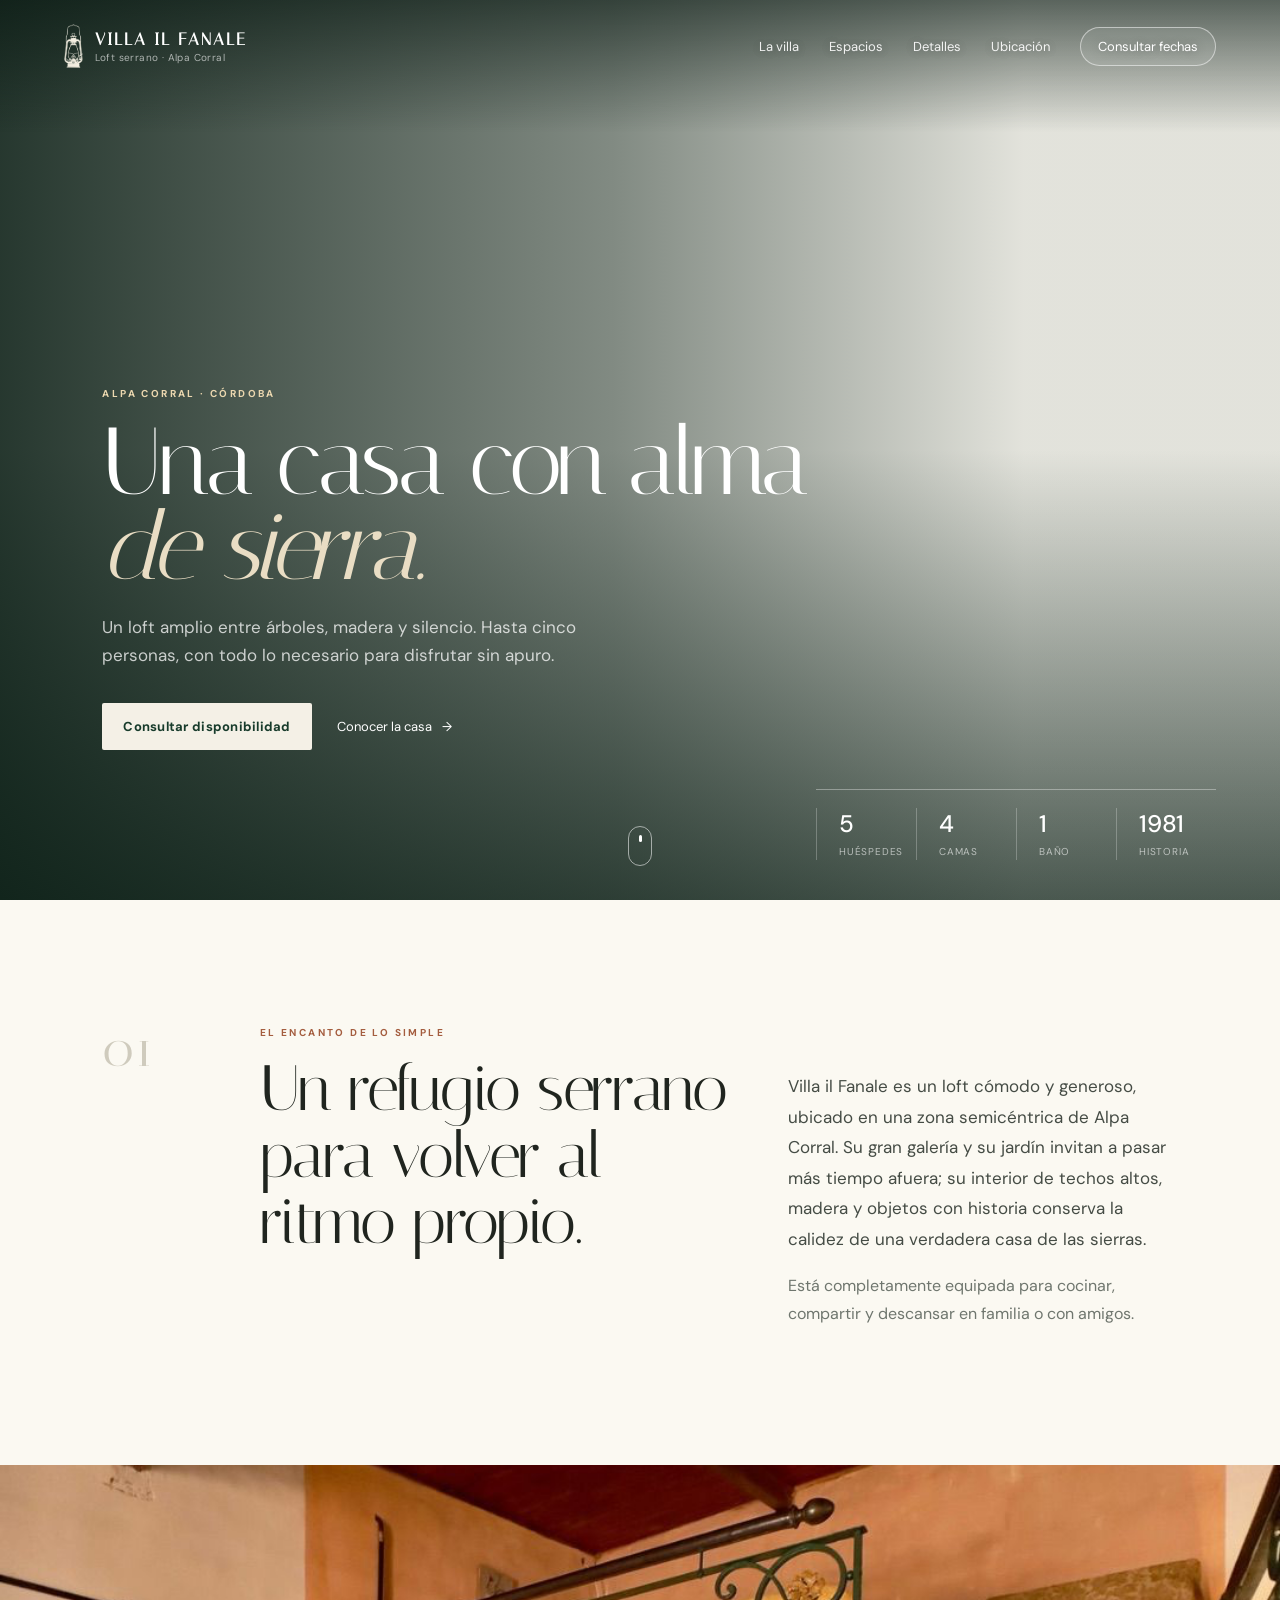
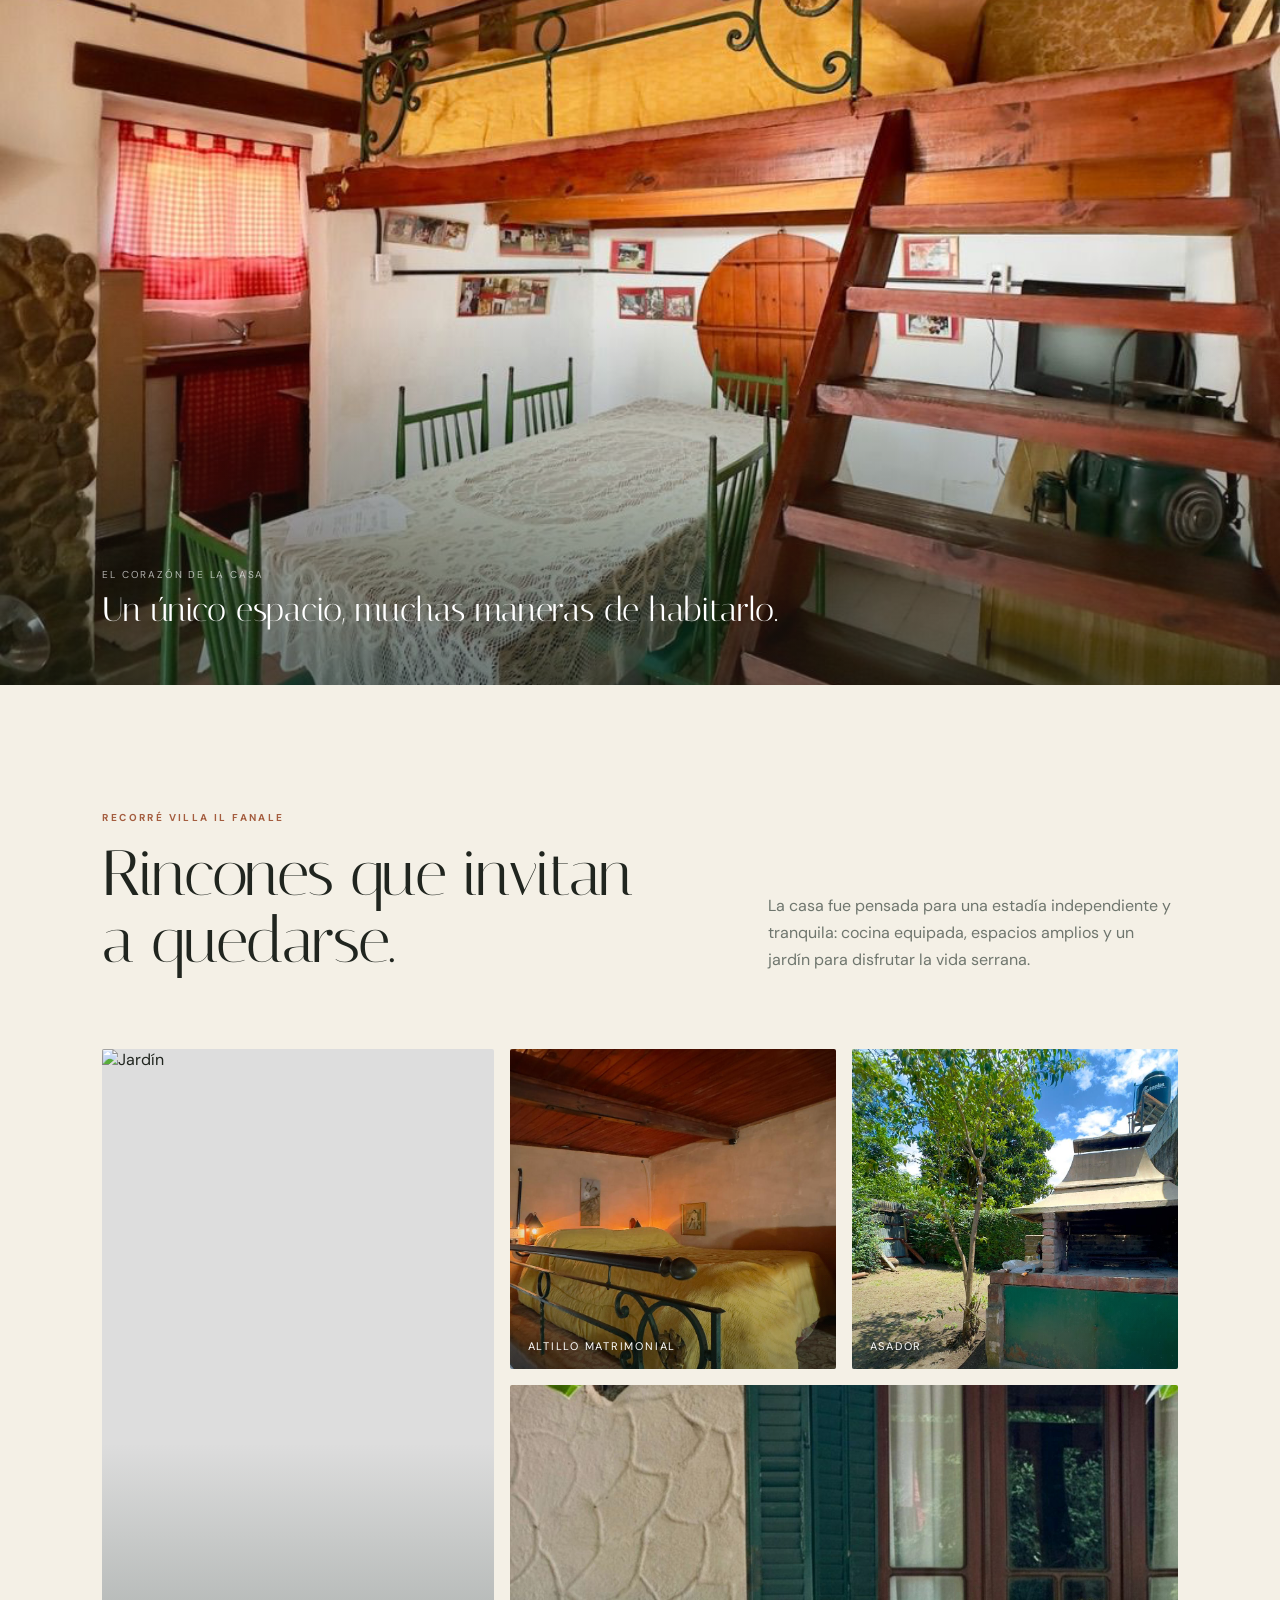
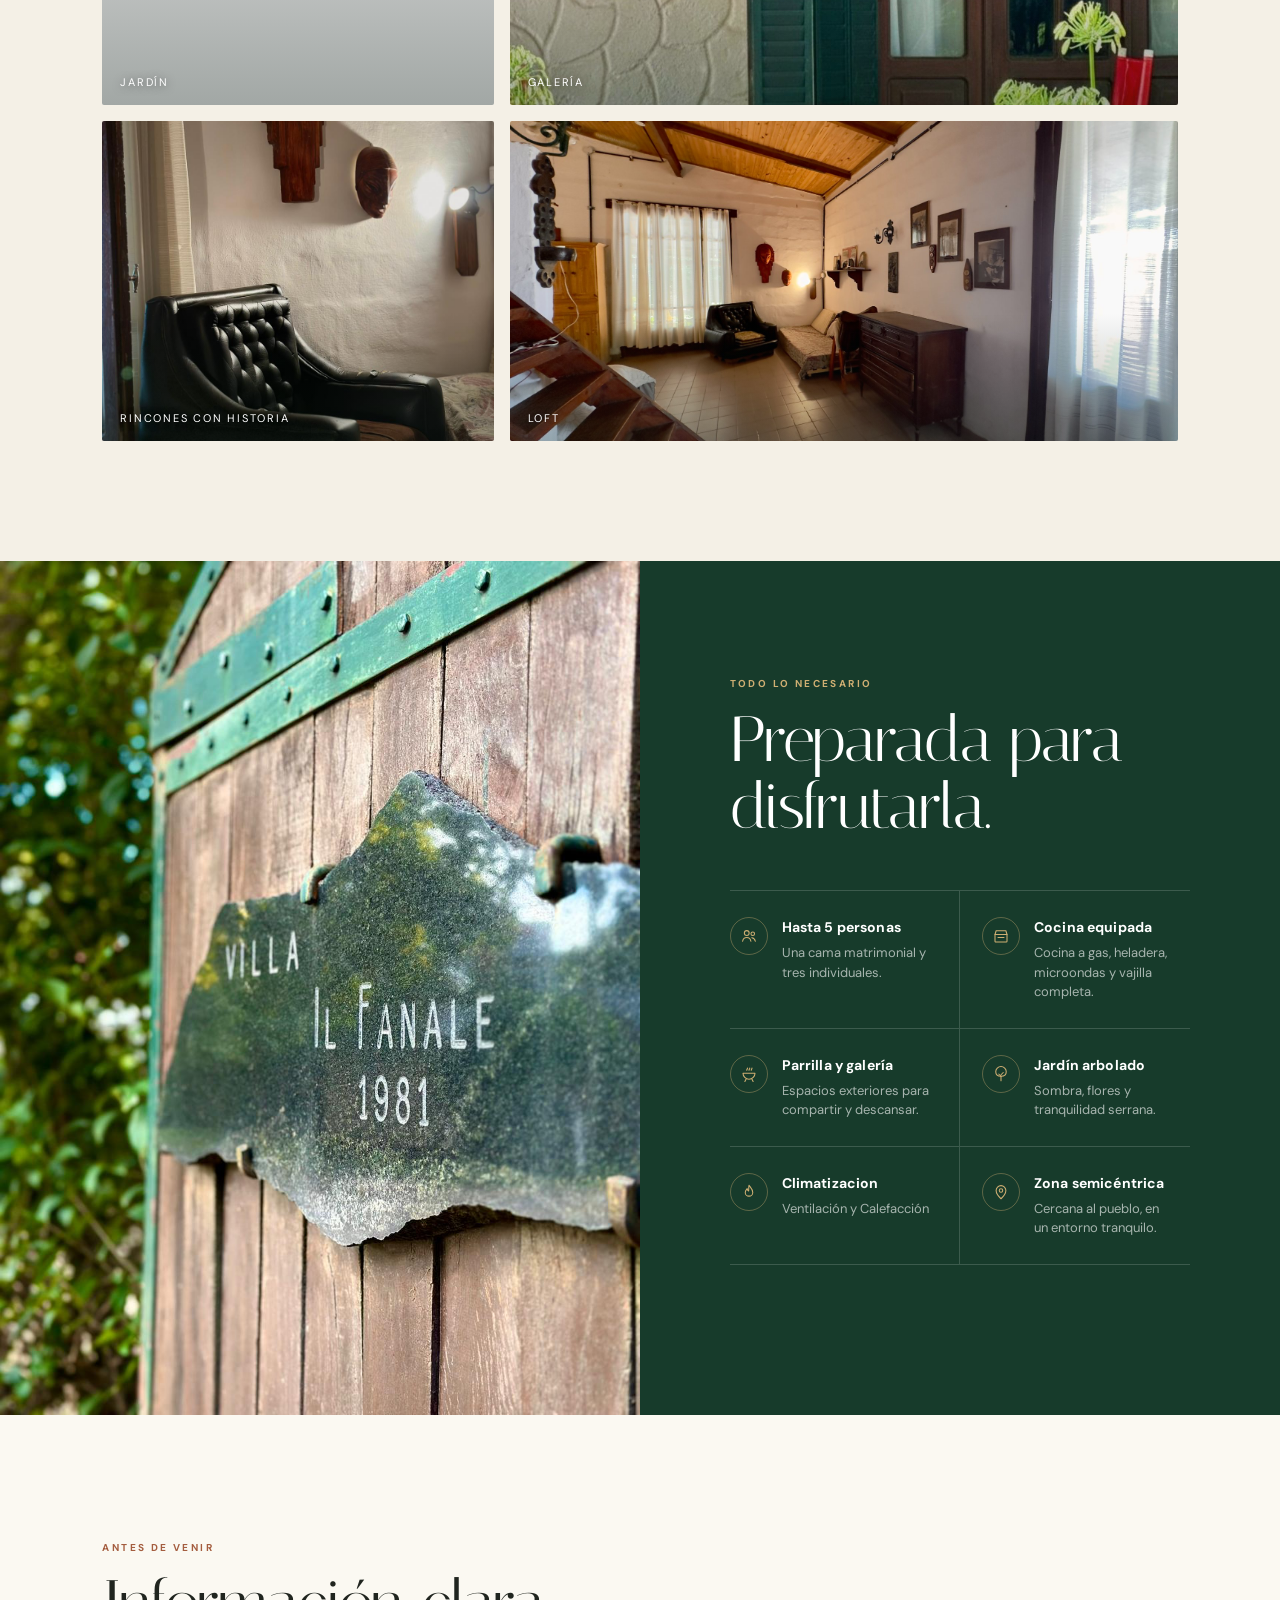
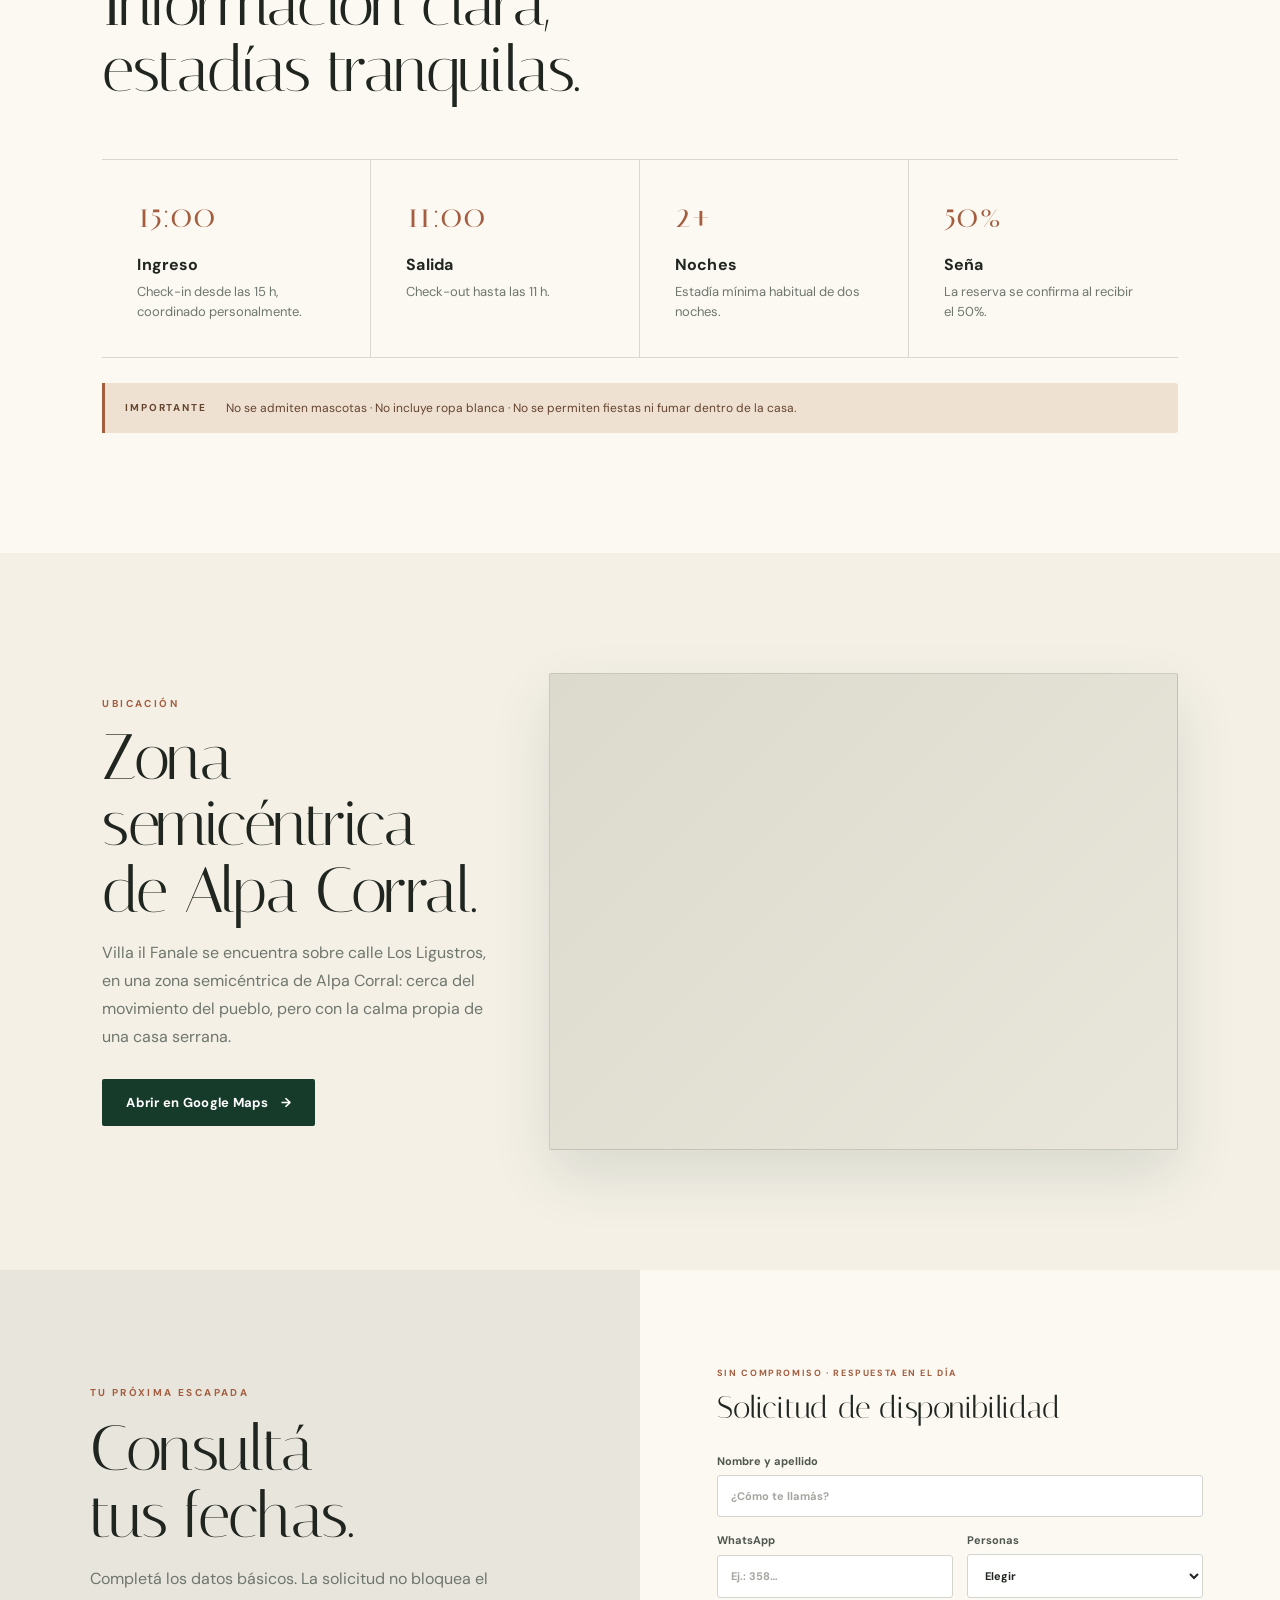
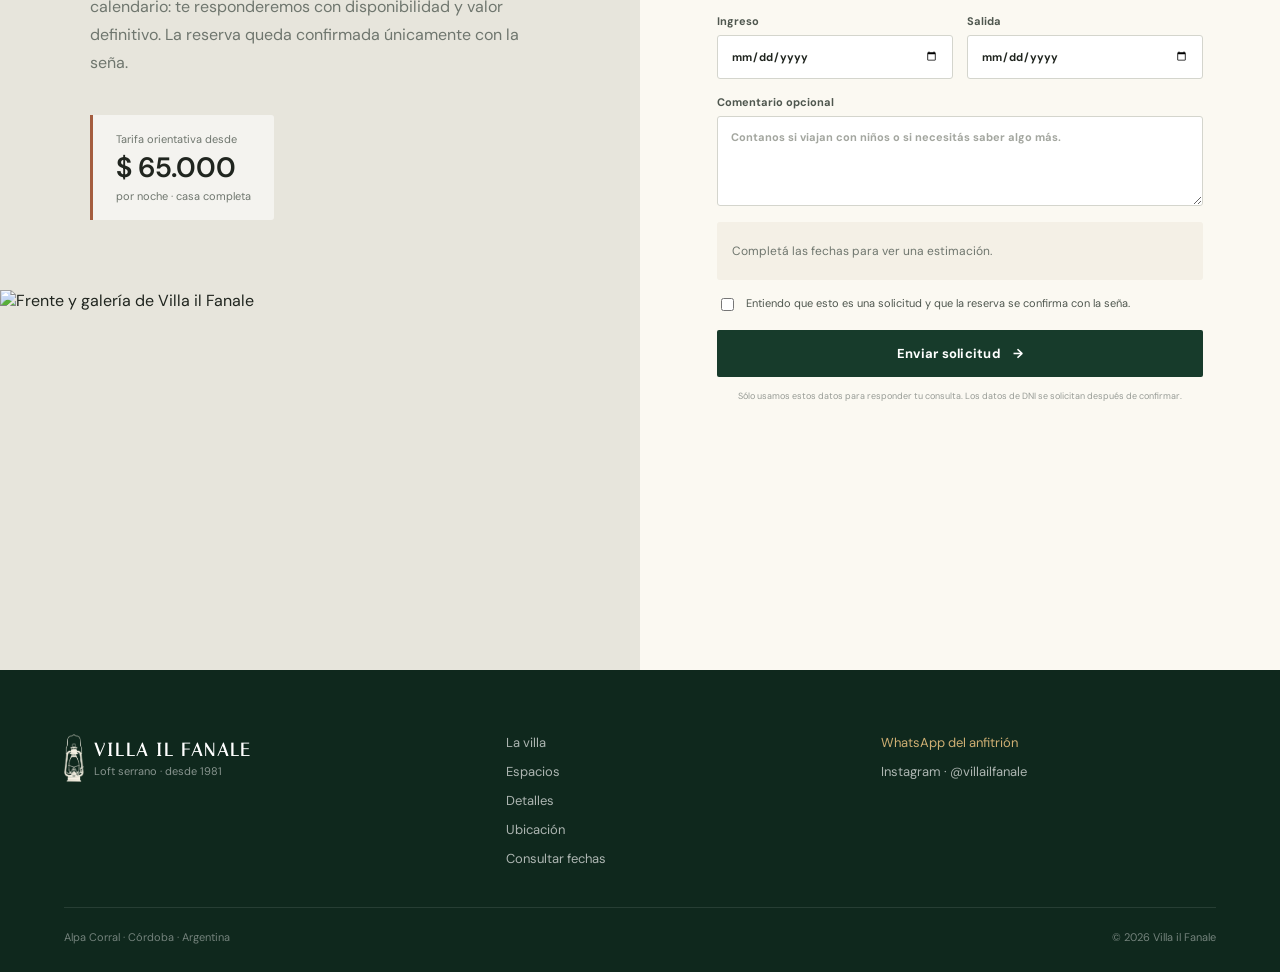
==== commit 3235d990: "Refinar diseño de la página pública Co-Authored-By: Claude Opus 5.5 <noreply@anthropic.com> Claude-S" ====
--- a/reservar/index.html
+++ b/reservar/index.html
@@ -6,18 +6,26 @@
   <meta name="theme-color" content="#173b2b">
   <meta name="description" content="Villa il Fanale, loft serrano para hasta cinco personas en Alpa Corral, Córdoba.">
   <title>Villa il Fanale · Loft Serrano en Alpa Corral</title>
+  <meta property="og:type" content="website">
+  <meta property="og:title" content="Villa il Fanale · Loft Serrano en Alpa Corral">
+  <meta property="og:description" content="Loft serrano para hasta cinco personas, con jardín, galería y asador en Alpa Corral, Córdoba.">
+  <meta property="og:image" content="../assets/jardin-entrada.png">
+  <meta name="twitter:card" content="summary_large_image">
+  <link rel="icon" type="image/png" href="../assets/icon-192.png">
+  <link rel="apple-touch-icon" href="../assets/icon-192.png">
+  <script type="application/ld+json">{"@context":"https://schema.org","@type":"VacationRental","name":"Villa il Fanale · Loft Serrano","description":"Loft serrano para hasta cinco personas en Alpa Corral, Córdoba.","address":{"@type":"PostalAddress","streetAddress":"Los Ligustros","addressLocality":"Alpa Corral","addressRegion":"Córdoba","addressCountry":"AR"},"occupancy":{"@type":"QuantitativeValue","maxValue":5}}</script>
   <link rel="preconnect" href="https://fonts.googleapis.com">
   <link rel="preconnect" href="https://fonts.gstatic.com" crossorigin>
-  <link href="https://fonts.googleapis.com/css2?family=DM+Sans:wght@400;500;600;700&family=Italiana&display=swap" rel="stylesheet">
-  <link rel="stylesheet" href="public.css?v=5">
+  <link href="https://fonts.googleapis.com/css2?family=DM+Sans:opsz,wght@9..40,400;9..40,500;9..40,600;9..40,700&family=Italiana&display=swap" rel="stylesheet">
+  <link rel="stylesheet" href="public.css?v=6">
 </head>
 <body>
   <header class="site-header" id="header">
     <a class="public-brand" href="#inicio" aria-label="Villa il Fanale, inicio">
-      <img src="../assets/farol.png" alt="">
+      <img src="../assets/farol-claro.png" alt="">
       <span><b>VILLA IL FANALE</b><small>Loft serrano · Alpa Corral</small></span>
     </a>
-    <button class="menu-toggle" id="menu-toggle" aria-label="Abrir menú">☰</button>
+    <button class="menu-toggle" id="menu-toggle" aria-label="Abrir menú" aria-expanded="false"><span></span><span></span></button>
     <nav id="public-nav">
       <a href="#historia">La villa</a>
       <a href="#espacios">Espacios</a>
@@ -39,6 +47,7 @@
           <a href="#espacios" class="text-link">Conocer la casa <span>→</span></a>
         </div>
       </div>
+      <a class="scroll-cue" href="#historia" aria-label="Bajar"><span></span></a>
       <div class="hero-facts">
         <div><b>5</b><span>huéspedes</span></div>
         <div><b>4</b><span>camas</span></div>
@@ -84,12 +93,12 @@
         <span class="public-eyebrow" id="details-eyebrow">TODO LO NECESARIO</span>
         <h2><span id="details-title">Preparada para</span><br><span id="details-subtitle">disfrutarla.</span></h2>
         <div class="amenities">
-          <div><span>⌂</span><p><b id="amenity-1-title">Hasta 5 personas</b><span id="amenity-1-description">Una cama matrimonial y tres individuales.</span></p></div>
-          <div><span>✦</span><p><b id="amenity-2-title">Cocina equipada</b><span id="amenity-2-description">Cocina a gas, heladera, microondas y vajilla completa.</span></p></div>
-          <div><span>♨</span><p><b id="amenity-3-title">Amplia galería</b><span id="amenity-3-description">Un espacio exterior cómodo para comer y descansar.</span></p></div>
-          <div><span>❋</span><p><b id="amenity-4-title">Jardín arbolado</b><span id="amenity-4-description">Sombra, flores y tranquilidad serrana.</span></p></div>
-          <div><span>◌</span><p><b id="amenity-5-title">Calefacción</b><span id="amenity-5-description">Más confort para estadías frescas en las sierras.</span></p></div>
-          <div><span>☼</span><p><b id="amenity-6-title">Alojamiento Airbnb privado</b><span id="amenity-6-description">Casa completa, independiente y sin compartir con otros huéspedes.</span></p></div>
+          <div><span class="amenity-icon"><svg viewBox="0 0 24 24" aria-hidden="true"><circle cx="9" cy="8" r="3.2"/><path d="M3.5 19c.6-3.2 2.8-5 5.5-5s4.9 1.8 5.5 5"/><circle cx="17" cy="9" r="2.4"/><path d="M15.8 14.2c2.3.2 4 1.8 4.6 4.8"/></svg></span><p><b id="amenity-1-title">Hasta 5 personas</b><span id="amenity-1-description">Una cama matrimonial y tres individuales.</span></p></div>
+          <div><span class="amenity-icon"><svg viewBox="0 0 24 24" aria-hidden="true"><path d="M4 10h16v9a1 1 0 0 1-1 1H5a1 1 0 0 1-1-1z"/><path d="M4 10l1.5-5h13L20 10"/><path d="M8 14h8"/></svg></span><p><b id="amenity-2-title">Cocina equipada</b><span id="amenity-2-description">Cocina a gas, heladera, microondas y vajilla completa.</span></p></div>
+          <div><span class="amenity-icon"><svg viewBox="0 0 24 24" aria-hidden="true"><path d="M4 11h16a8 8 0 0 1-16 0z"/><path d="M8 19l-1.5 3M16 19l1.5 3M9 7c0-1.5 1-1.5 1-3M12 7c0-1.5 1-1.5 1-3M15 7c0-1.5 1-1.5 1-3"/></svg></span><p><b id="amenity-3-title">Amplia galería</b><span id="amenity-3-description">Un espacio exterior cómodo para comer y descansar.</span></p></div>
+          <div><span class="amenity-icon"><svg viewBox="0 0 24 24" aria-hidden="true"><path d="M12 21v-6"/><path d="M12 15c-4.5 0-7-2.6-7-6a7 7 0 0 1 14 0c0 3.4-2.5 6-7 6z"/><path d="M12 15l-3-3M12 13l3-3"/></svg></span><p><b id="amenity-4-title">Jardín arbolado</b><span id="amenity-4-description">Sombra, flores y tranquilidad serrana.</span></p></div>
+          <div><span class="amenity-icon"><svg viewBox="0 0 24 24" aria-hidden="true"><path d="M12 3c2 3.2 5 5.4 5 9.5A5 5 0 0 1 7 12.5C7 10 8.4 8.7 9.5 7.5c.3 1.7 1.1 2.7 2 3.2C11.8 8.3 11.4 5.6 12 3z"/></svg></span><p><b id="amenity-5-title">Calefacción</b><span id="amenity-5-description">Más confort para estadías frescas en las sierras.</span></p></div>
+          <div><span class="amenity-icon"><svg viewBox="0 0 24 24" aria-hidden="true"><path d="M12 21s-6.5-6.1-6.5-11a6.5 6.5 0 0 1 13 0c0 4.9-6.5 11-6.5 11z"/><circle cx="12" cy="10" r="2.3"/></svg></span><p><b id="amenity-6-title">Alojamiento Airbnb privado</b><span id="amenity-6-description">Casa completa, independiente y sin compartir con otros huéspedes.</span></p></div>
         </div>
       </div>
     </section>
@@ -129,7 +138,7 @@
       </div>
       <div class="booking-panel">
         <form id="booking-form">
-          <div class="form-intro"><span>PASO 1 DE 1</span><h3>Solicitud de disponibilidad</h3></div>
+          <div class="form-intro"><span>SIN COMPROMISO · RESPUESTA EN EL DÍA</span><h3>Solicitud de disponibilidad</h3></div>
           <label class="public-hp" aria-hidden="true">Sitio web<input name="website" tabindex="-1" autocomplete="off"></label>
           <label>Nombre y apellido<input name="name" required autocomplete="name" placeholder="¿Cómo te llamás?"></label>
           <div class="public-form-grid">
@@ -141,6 +150,7 @@
           <label>Comentario opcional<textarea name="message" placeholder="Contanos si viajan con niños o si necesitás saber algo más."></textarea></label>
           <div class="estimate" id="estimate"><span>Completá las fechas para ver una estimación.</span></div>
           <label class="public-check"><input type="checkbox" required><span>Entiendo que esto es una solicitud y que la reserva se confirma con la seña.</span></label>
+          <div class="form-error" id="form-error" role="alert" hidden></div>
           <button class="button button-primary" type="submit">Enviar solicitud <span>→</span></button>
           <p class="privacy">Sólo usamos estos datos para responder tu consulta. Los datos de DNI se solicitan después de confirmar.</p>
         </form>
@@ -152,19 +162,30 @@
   </main>
   <div class="gallery-lightbox" id="gallery-lightbox" hidden>
     <button class="gallery-lightbox-close" type="button" aria-label="Cerrar foto">×</button>
+    <button class="gallery-lightbox-nav prev" type="button" aria-label="Foto anterior">‹</button>
+    <button class="gallery-lightbox-nav next" type="button" aria-label="Foto siguiente">›</button>
     <figure>
       <img id="lightbox-image" src="" alt="">
-      <figcaption id="lightbox-caption"></figcaption>
+      <figcaption><span id="lightbox-caption"></span><small id="lightbox-count"></small></figcaption>
     </figure>
   </div>
 
   <footer>
-    <div class="footer-brand"><img src="../assets/farol.png" alt=""><div><b>VILLA IL FANALE</b><span>Loft serrano</span></div></div>
-    <p id="footer-location">Alpa Corral · Córdoba · Argentina</p>
-    <div class="footer-links"><a href="#reservar">Consultar fechas</a></div>
+    <div class="footer-main">
+      <div class="footer-brand"><img src="../assets/farol-claro.png" alt=""><div><b>VILLA IL FANALE</b><span>Loft serrano · desde 1981</span></div></div>
+      <nav class="footer-nav" aria-label="Secciones">
+        <a href="#historia">La villa</a><a href="#espacios">Espacios</a><a href="#detalles">Detalles</a><a href="#ubicacion">Ubicación</a><a href="#reservar">Consultar fechas</a>
+      </nav>
+      <div class="footer-contact">
+        <a class="footer-whatsapp" data-whatsapp target="_blank" rel="noopener">WhatsApp del anfitrión</a>
+        <a href="https://instagram.com/villailfanale" target="_blank" rel="noopener">Instagram · @villailfanale</a>
+      </div>
+    </div>
+    <div class="footer-bottom"><p id="footer-location">Alpa Corral · Córdoba · Argentina</p><p>© <span id="footer-year">2026</span> Villa il Fanale</p></div>
   </footer>
+  <a class="whatsapp-float" data-whatsapp target="_blank" rel="noopener" aria-label="Escribir por WhatsApp"><svg viewBox="0 0 24 24" aria-hidden="true"><path d="M12 3.2a8.8 8.8 0 0 0-7.6 13.2L3.2 20.8l4.5-1.2A8.8 8.8 0 1 0 12 3.2z"/><path d="M8.7 8.2c.2-.4.4-.4.7-.4h.5c.2 0 .4 0 .5.4l.7 1.7c.1.2 0 .4-.1.5l-.5.6c-.1.1-.2.3 0 .5.4.7 1 1.4 1.7 1.9.5.4 1 .6 1.3.8.2.1.3 0 .5-.1l.6-.7c.1-.2.3-.2.5-.1l1.6.8c.2.1.4.2.4.3 0 .4 0 1.1-.4 1.5-.4.5-1.2.9-1.9.8-1.1 0-2.6-.6-4-1.8-1.6-1.4-2.5-3-2.7-4-.2-.9.2-1.6.3-1.7z" class="fill"/></svg><span>Consultar</span></a>
 
   <script src="config.js"></script>
-  <script src="public.js?v=7"></script>
+  <script src="public.js?v=8"></script>
 </body>
 </html>
--- a/reservar/public.css
+++ b/reservar/public.css
@@ -8,3 +8,145 @@
 @media(max-width:580px){.location-button{width:100%}.location-map,.location-map iframe{min-height:320px}}
 .public-hp{position:absolute!important;left:-9999px!important;width:1px!important;height:1px!important;opacity:0!important;overflow:hidden!important}.gallery-grid figure{cursor:pointer}.gallery-grid figure:focus-visible{outline:3px solid var(--gold);outline-offset:4px}.gallery-grid figcaption:after{content:" · Ver completa";opacity:.72}.gallery-lightbox[hidden]{display:none}.gallery-lightbox{position:fixed;z-index:1000;inset:0;display:grid;place-items:center;padding:clamp(18px,4vw,50px);background:rgba(5,18,13,.92);backdrop-filter:blur(8px)}.gallery-lightbox figure{margin:0;display:grid;gap:16px;max-width:min(1120px,94vw);max-height:92vh}.gallery-lightbox img{max-width:100%;max-height:82vh;object-fit:contain;border-radius:4px;box-shadow:0 30px 90px rgba(0,0,0,.45);background:#0d2319}.gallery-lightbox figcaption{color:var(--cream);font:28px var(--serif);text-align:center}.gallery-lightbox-close{position:absolute;top:22px;right:24px;width:48px;height:48px;border:1px solid rgba(255,255,255,.28);border-radius:50%;color:white;background:rgba(255,255,255,.08);font-size:32px;line-height:1;cursor:pointer}.gallery-lightbox-close:focus-visible{outline:3px solid var(--gold)}body.lightbox-open{overflow:hidden}.success-panel small{display:block;margin:12px 0 18px;color:var(--muted);font-size:13px}
 @media(max-width:580px){.gallery-grid figcaption:after{content:""}.gallery-lightbox{padding:16px}.gallery-lightbox img{max-height:78vh}.gallery-lightbox figcaption{font-size:22px}.gallery-lightbox-close{top:14px;right:14px}}
+
+/* ===== Refinamiento visual v6 ===== */
+:root{--ease:cubic-bezier(.2,.7,.2,1)}
+body{-webkit-font-smoothing:antialiased;text-rendering:optimizeLegibility}
+::selection{background:var(--forest);color:var(--cream)}
+:focus-visible{outline:2px solid var(--gold);outline-offset:3px}
+
+/* Cabecera: legible sobre la foto y sólida al bajar */
+.site-header{position:fixed;transition:background .35s var(--ease),padding .35s var(--ease),border-color .35s,box-shadow .35s;border-bottom-color:transparent}
+.site-header:before{content:"";position:absolute;inset:0 0 -40px;z-index:-1;background:linear-gradient(180deg,rgba(6,22,15,.62),rgba(6,22,15,0));pointer-events:none;transition:opacity .35s}
+.site-header.scrolled{padding-top:14px;padding-bottom:14px;background:rgba(18,46,33,.94);backdrop-filter:blur(12px);-webkit-backdrop-filter:blur(12px);box-shadow:0 10px 30px rgba(6,22,15,.18)}
+.site-header.scrolled:before{opacity:0}
+.public-brand img{width:auto;height:44px;object-fit:contain;mix-blend-mode:normal;filter:none}
+.site-header.scrolled .public-brand img{height:36px}
+.site-header nav a{opacity:.9;position:relative;text-shadow:0 1px 10px rgba(0,0,0,.35)}
+.site-header nav a:not(.nav-cta):after{content:"";position:absolute;left:0;right:0;bottom:-6px;height:1px;background:currentColor;transform:scaleX(0);transform-origin:left;transition:transform .3s var(--ease)}
+.site-header nav a:not(.nav-cta):hover:after{transform:scaleX(1)}
+.site-header .nav-cta{background:rgba(255,255,255,.08);transition:background .25s,color .25s}
+.site-header .nav-cta:hover{background:var(--cream);color:var(--forest);text-shadow:none}
+.menu-toggle{width:42px;height:42px;position:relative;cursor:pointer}
+.menu-toggle span{position:absolute;left:10px;right:10px;height:1.5px;background:currentColor;transition:transform .3s var(--ease),top .3s var(--ease)}
+.menu-toggle span:first-child{top:16px}.menu-toggle span:last-child{top:25px}
+.menu-toggle[aria-expanded="true"] span:first-child{top:20px;transform:rotate(45deg)}
+.menu-toggle[aria-expanded="true"] span:last-child{top:20px;transform:rotate(-45deg)}
+
+/* Portada */
+.public-hero{overflow:hidden}
+.hero-shade{background:linear-gradient(90deg,rgba(9,29,20,.88) 0%,rgba(9,29,20,.5) 48%,rgba(9,29,20,.1) 80%),linear-gradient(0deg,rgba(9,29,20,.7),transparent 50%)}
+.hero-content{width:min(860px,88%)}
+.hero-content h1{text-wrap:balance;font-size:clamp(56px,7.4vw,112px)}
+.hero-content p{text-wrap:pretty}
+.button{border-radius:2px;letter-spacing:.02em;transition:transform .25s var(--ease),background .25s,box-shadow .25s}
+.button:hover{transform:translateY(-1px)}
+.button-light:hover{background:#fff;box-shadow:0 10px 30px rgba(0,0,0,.18)}
+.button-primary:hover{background:var(--pine)}
+.hero-facts b{font-family:var(--sans);font-weight:500;font-size:24px;letter-spacing:-.01em}
+.scroll-cue{position:absolute;z-index:1;left:50%;bottom:34px;width:24px;height:40px;margin-left:-12px;border:1px solid rgba(255,255,255,.55);border-radius:14px}
+.scroll-cue span{position:absolute;left:50%;top:8px;width:3px;height:7px;margin-left:-1.5px;border-radius:2px;background:#fff;animation:cue 2s var(--ease) infinite}
+@keyframes cue{0%{opacity:0;transform:translateY(0)}30%{opacity:1}100%{opacity:0;transform:translateY(12px)}}
+
+/* Títulos */
+.intro h2,.section-heading h2,.details-content h2,.booking-copy h2,.location-copy h2{text-wrap:balance}
+.public-eyebrow{letter-spacing:.24em}
+.section-number{font-family:var(--serif);color:#cfcbbd}
+
+/* Galería: sin huecos */
+.gallery-grid{grid-auto-flow:dense}
+.gallery-full{grid-column:1/-1}
+.gallery-grid figure{border-radius:2px}
+.gallery-grid figure:after{content:"";position:absolute;inset:0;background:linear-gradient(0deg,rgba(9,29,20,.35),transparent 40%);opacity:.8;transition:opacity .4s}
+.gallery-grid figure:hover:after{opacity:1}
+.gallery-grid figcaption{z-index:1;background:none;padding:0;left:18px;bottom:16px;font-size:11px;letter-spacing:.16em;text-shadow:0 1px 8px rgba(0,0,0,.5)}
+.gallery-grid figcaption:after{content:"  ↗";opacity:0;transition:opacity .3s}
+.gallery-grid figure:hover figcaption:after{opacity:.9}
+.gallery-grid img{transition:transform 1.1s var(--ease)}
+.gallery-grid figure:hover img{transform:scale(1.045)}
+
+/* Detalles: íconos de línea */
+.amenity-icon{flex:0 0 auto;display:grid;place-items:center;width:38px;height:38px;border:1px solid rgba(207,175,115,.38);border-radius:50%}
+.amenity-icon svg{width:18px;height:18px;fill:none;stroke:var(--gold);stroke-width:1.4;stroke-linecap:round;stroke-linejoin:round}
+.amenities>div{align-items:flex-start;padding-top:26px;padding-bottom:26px}
+.amenities b{font-size:14px;letter-spacing:.01em}
+.amenities p{font-size:13px;color:rgba(255,255,255,.62)}
+.details-photo{overflow:hidden}
+.details-photo img{transition:transform 1.4s var(--ease)}
+.details-section:hover .details-photo img{transform:scale(1.025)}
+
+/* Reglas */
+.rules-grid article{transition:background .3s}
+.rules-grid article:hover{background:rgba(219,228,216,.35)}
+.rules-grid h3{font-size:16px;letter-spacing:.01em}
+.rule-note{align-items:center;border-left:3px solid var(--rust);border-radius:0 3px 3px 0}
+.rule-note b{text-transform:uppercase;font-size:10px;letter-spacing:.18em}
+
+/* Ubicación */
+.location-map{border-radius:2px}
+
+/* Reservar */
+.booking-copy>img{object-position:center 40%}
+.rate-card{border-radius:0 3px 3px 0}
+.form-intro span{font-weight:700}
+.booking-panel input,.booking-panel select,.booking-panel textarea{border-radius:3px;transition:border-color .2s,box-shadow .2s}
+.booking-panel input::placeholder,.booking-panel textarea::placeholder{color:#a3a69f}
+.form-error{margin:4px 0 14px;padding:11px 14px;border-left:3px solid #b54a3a;background:#f7e6e1;color:#7a2f22;font-size:12.5px;line-height:1.45;border-radius:0 3px 3px 0}
+.estimate{border-radius:3px;transition:background .3s}
+.estimate b{font-family:var(--sans);font-weight:600;font-size:21px}
+
+/* Lightbox con flechas */
+.gallery-lightbox-nav{position:absolute;top:50%;width:52px;height:52px;margin-top:-26px;border:1px solid rgba(255,255,255,.28);border-radius:50%;color:#fff;background:rgba(255,255,255,.08);font-size:30px;line-height:1;cursor:pointer;transition:background .2s}
+.gallery-lightbox-nav:hover,.gallery-lightbox-close:hover{background:rgba(255,255,255,.18)}
+.gallery-lightbox-nav.prev{left:clamp(10px,3vw,40px)}.gallery-lightbox-nav.next{right:clamp(10px,3vw,40px)}
+.gallery-lightbox figcaption{display:flex;justify-content:center;align-items:baseline;gap:14px}
+.gallery-lightbox figcaption small{font:12px var(--sans);letter-spacing:.14em;opacity:.55}
+.gallery-lightbox img{animation:lbIn .35s var(--ease)}
+@keyframes lbIn{from{opacity:0;transform:scale(.985)}to{opacity:1;transform:none}}
+
+/* Pie de página */
+footer{display:block;padding:64px clamp(24px,5vw,76px) 28px;background:#0f281d}
+.footer-main{display:grid;grid-template-columns:1.2fr 1fr 1fr;gap:40px;align-items:start;padding-bottom:40px;border-bottom:1px solid rgba(255,255,255,.1)}
+.footer-brand img{width:auto;height:48px;object-fit:contain;mix-blend-mode:normal}
+.footer-brand b{font-size:18px}
+.footer-brand span{font-size:11px;margin-top:3px}
+.footer-nav,.footer-contact{display:grid;gap:12px;font-size:13px}
+.footer-nav a,.footer-contact a{color:rgba(255,255,255,.66);width:max-content;transition:color .2s}
+.footer-nav a:hover,.footer-contact a:hover{color:#fff}
+.footer-whatsapp{color:var(--gold)!important}
+.footer-bottom{display:flex;justify-content:space-between;gap:20px;padding-top:22px}
+.footer-bottom p{margin:0;color:rgba(255,255,255,.42);font-size:11px}
+
+/* WhatsApp flotante */
+.whatsapp-float{position:fixed;z-index:50;right:22px;bottom:22px;display:flex;align-items:center;gap:9px;padding:12px 18px 12px 14px;border-radius:99px;color:#fff;background:var(--forest);box-shadow:0 14px 34px rgba(9,29,20,.32);font-size:13px;font-weight:600;transform:translateY(120px);opacity:0;transition:transform .45s var(--ease),opacity .45s,background .2s}
+.whatsapp-float.visible{transform:none;opacity:1}
+.whatsapp-float:hover{background:var(--pine)}
+.whatsapp-float svg{width:22px;height:22px;fill:none;stroke:#fff;stroke-width:1.5;stroke-linejoin:round}
+.whatsapp-float svg .fill{fill:#fff;stroke:none}
+
+/* Aparición suave al bajar */
+.reveal{opacity:0;transform:translateY(26px);transition:opacity .9s var(--ease),transform .9s var(--ease)}
+.reveal.in{opacity:1;transform:none}
+@media (prefers-reduced-motion:reduce){*{animation:none!important;transition:none!important}.reveal{opacity:1;transform:none}html{scroll-behavior:auto}}
+
+@media(max-width:900px){
+  .site-header nav{top:100%;padding:12px 28px 26px;background:rgba(18,46,33,.98);gap:2px}
+  .site-header nav a{padding:12px 0;font-size:16px;width:100%;border-bottom:1px solid rgba(255,255,255,.08)}
+  .site-header nav a:after{display:none}
+  .site-header .nav-cta{margin-top:14px;text-align:center;border-radius:2px}
+  .site-header:has(nav.open){background:rgba(18,46,33,.98)}
+  .footer-main{grid-template-columns:1fr 1fr}.footer-brand{grid-column:1/-1}
+  .gallery-full{grid-column:1/-1}
+}
+@media(max-width:580px){
+  .public-brand img{height:36px}
+  .hero-content h1{font-size:clamp(46px,13vw,60px)}
+  .scroll-cue{display:none}
+  .amenities>div{padding:22px 0}
+  .footer-main{grid-template-columns:1fr}.footer-bottom{flex-direction:column;gap:6px}
+  .whatsapp-float{right:16px;bottom:16px;padding:13px}
+  .whatsapp-float span{display:none}
+  .gallery-lightbox-nav{top:auto;bottom:22px;margin-top:0;width:46px;height:46px}
+}
+.rate-card b{font-family:var(--sans);font-weight:600;font-size:28px;letter-spacing:-.01em}
+.location-map{background:linear-gradient(135deg,#dcd9cd,#e9e6db)}
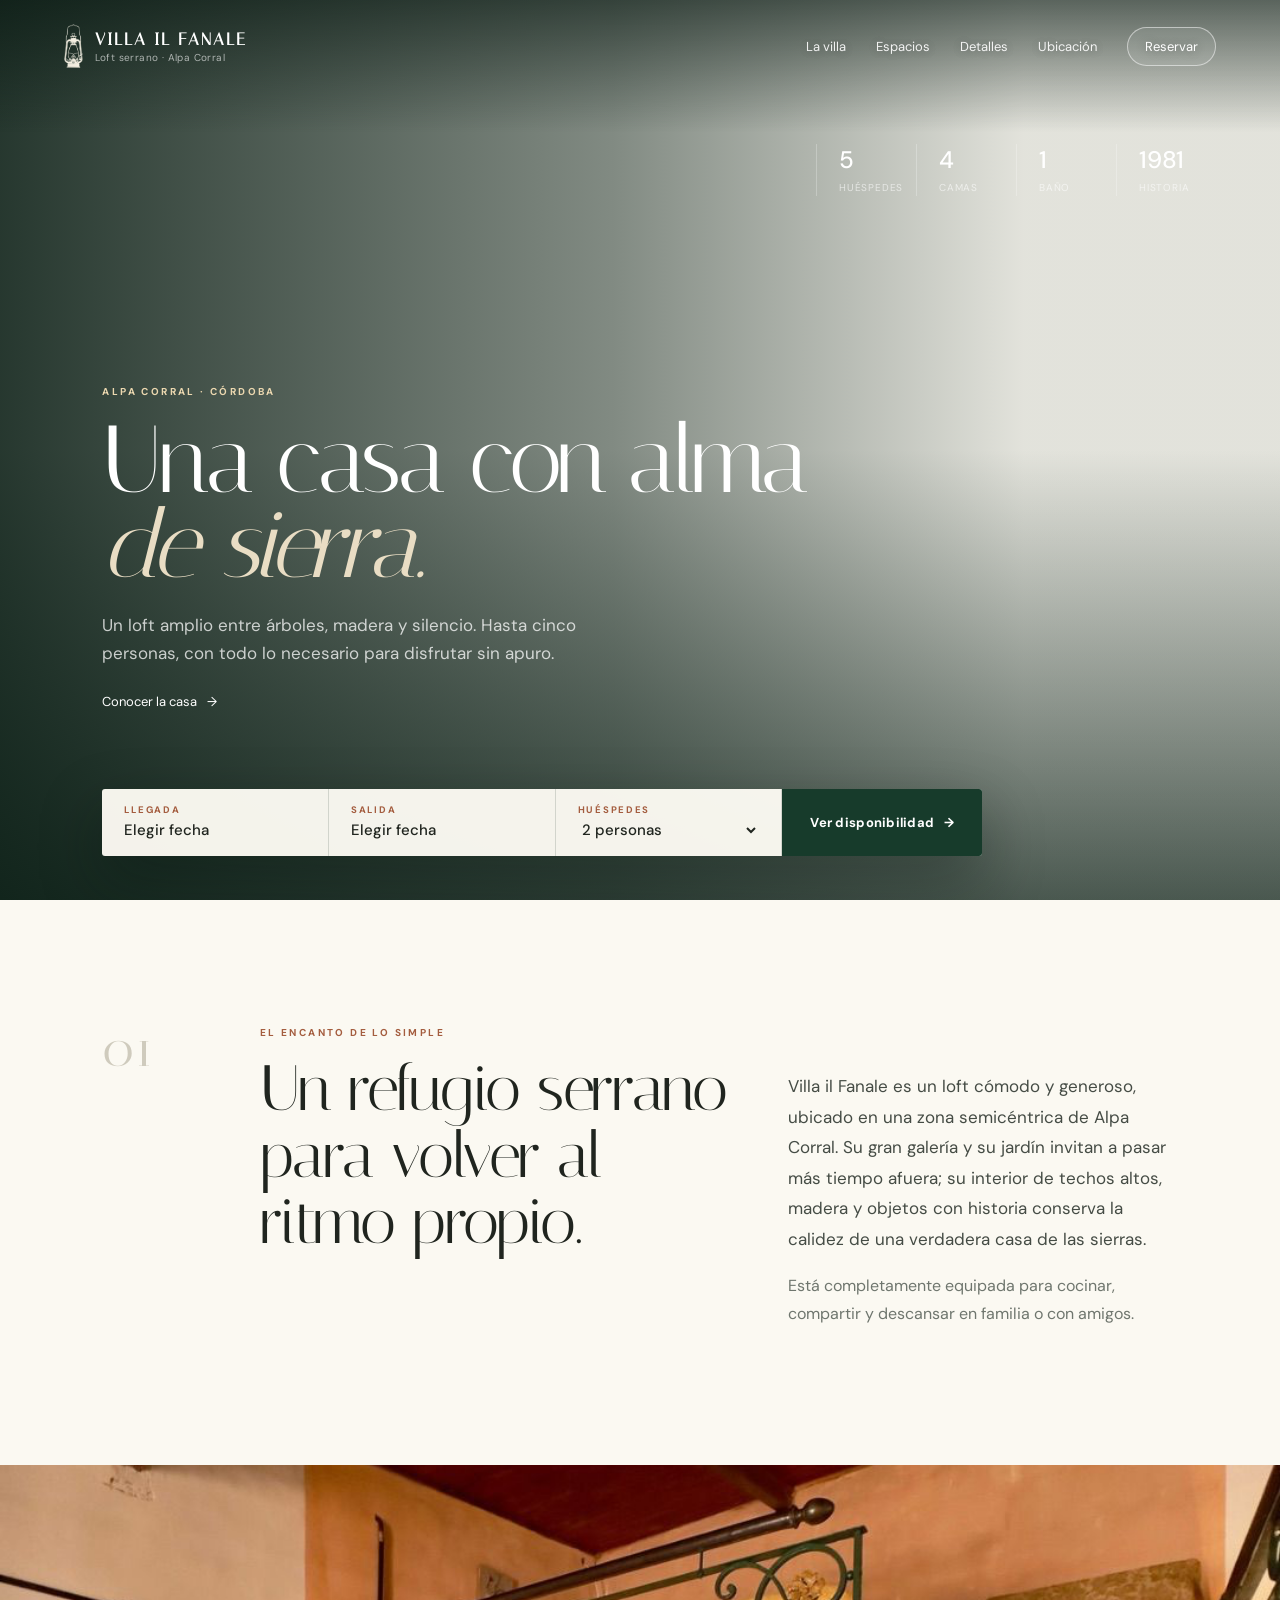
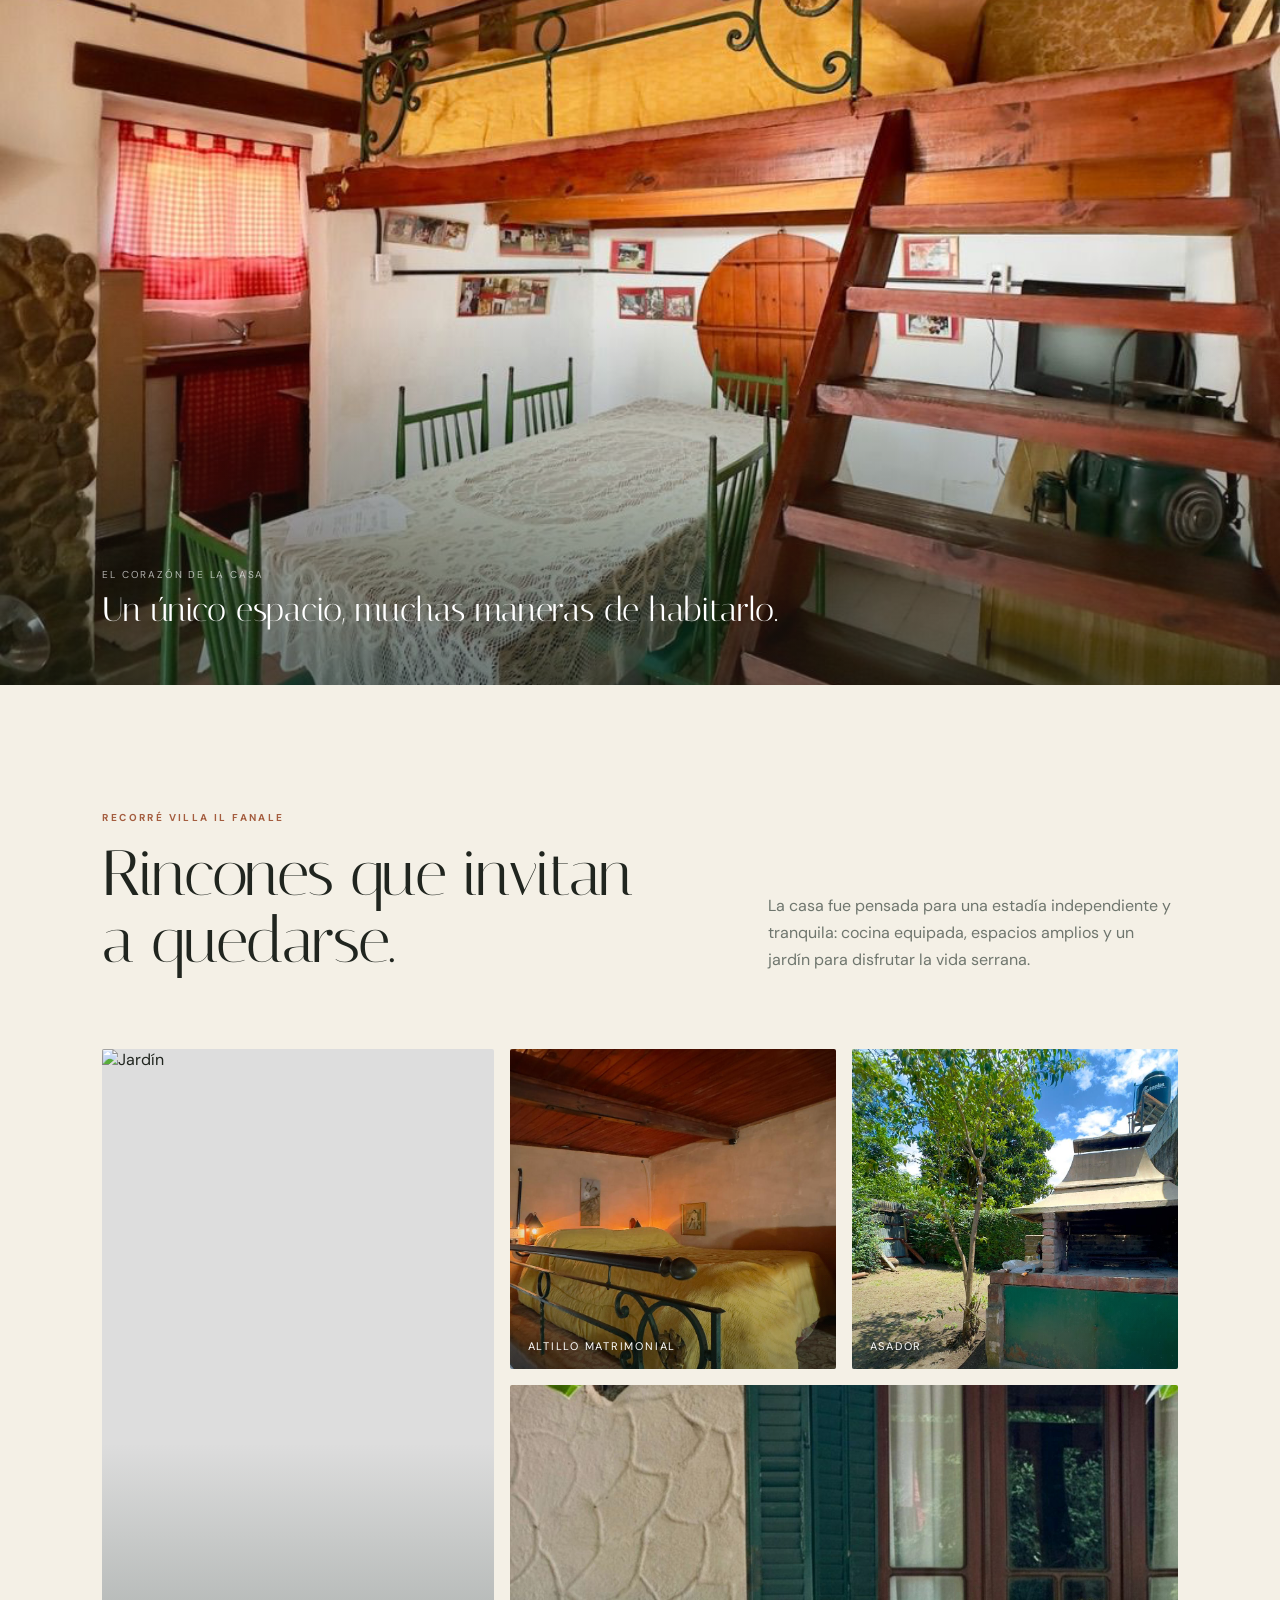
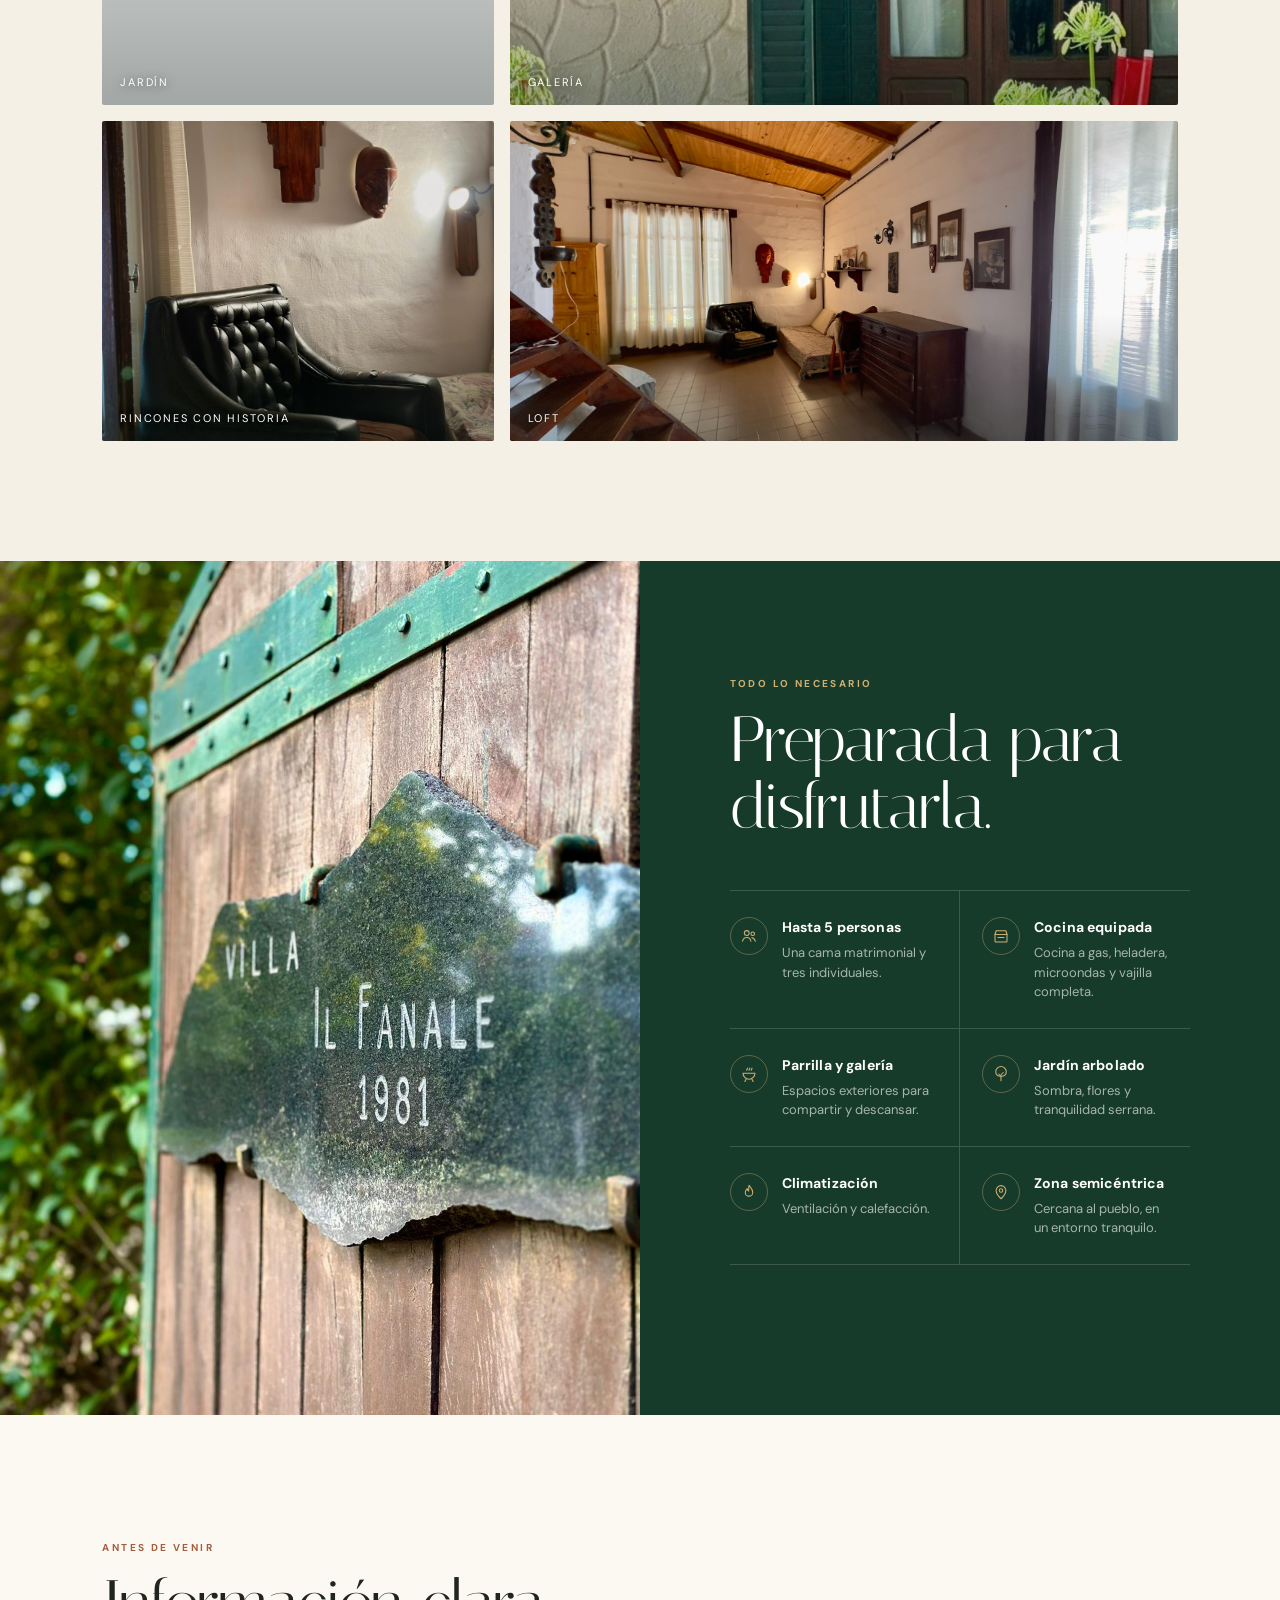
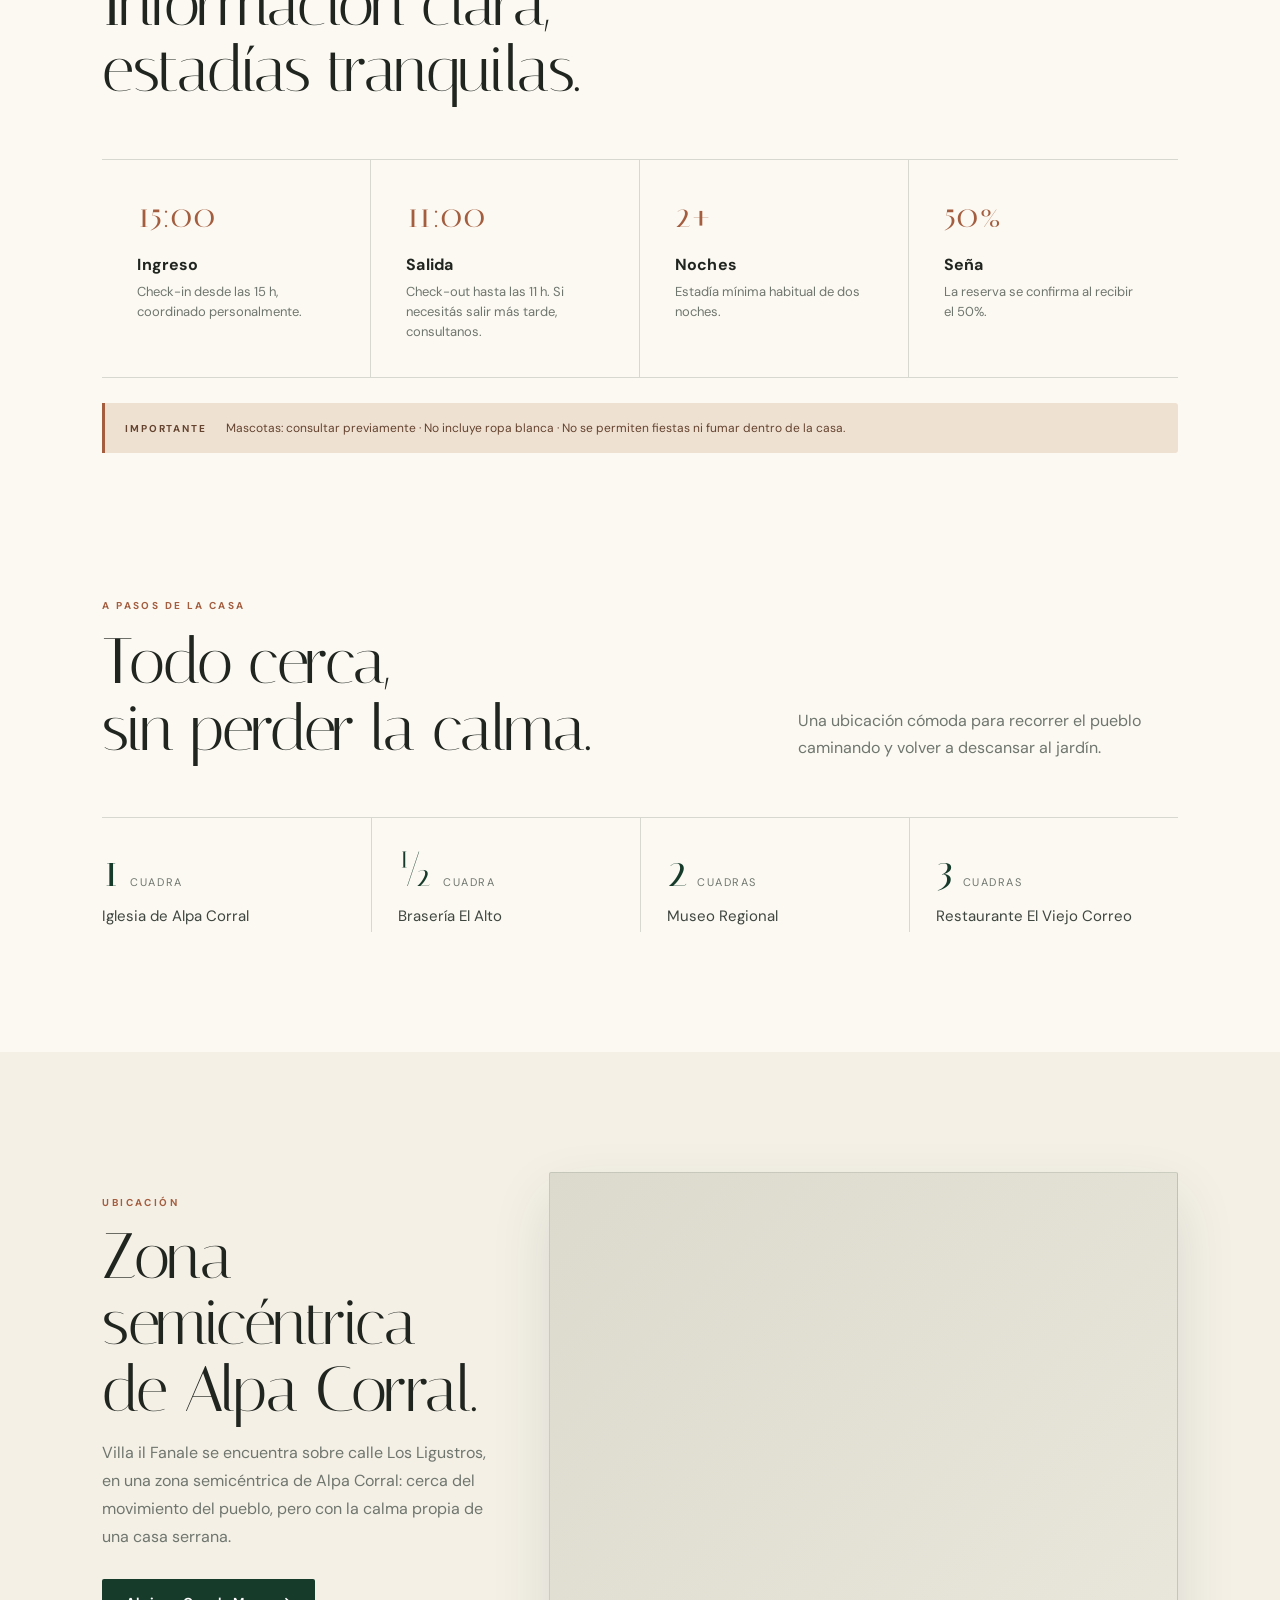
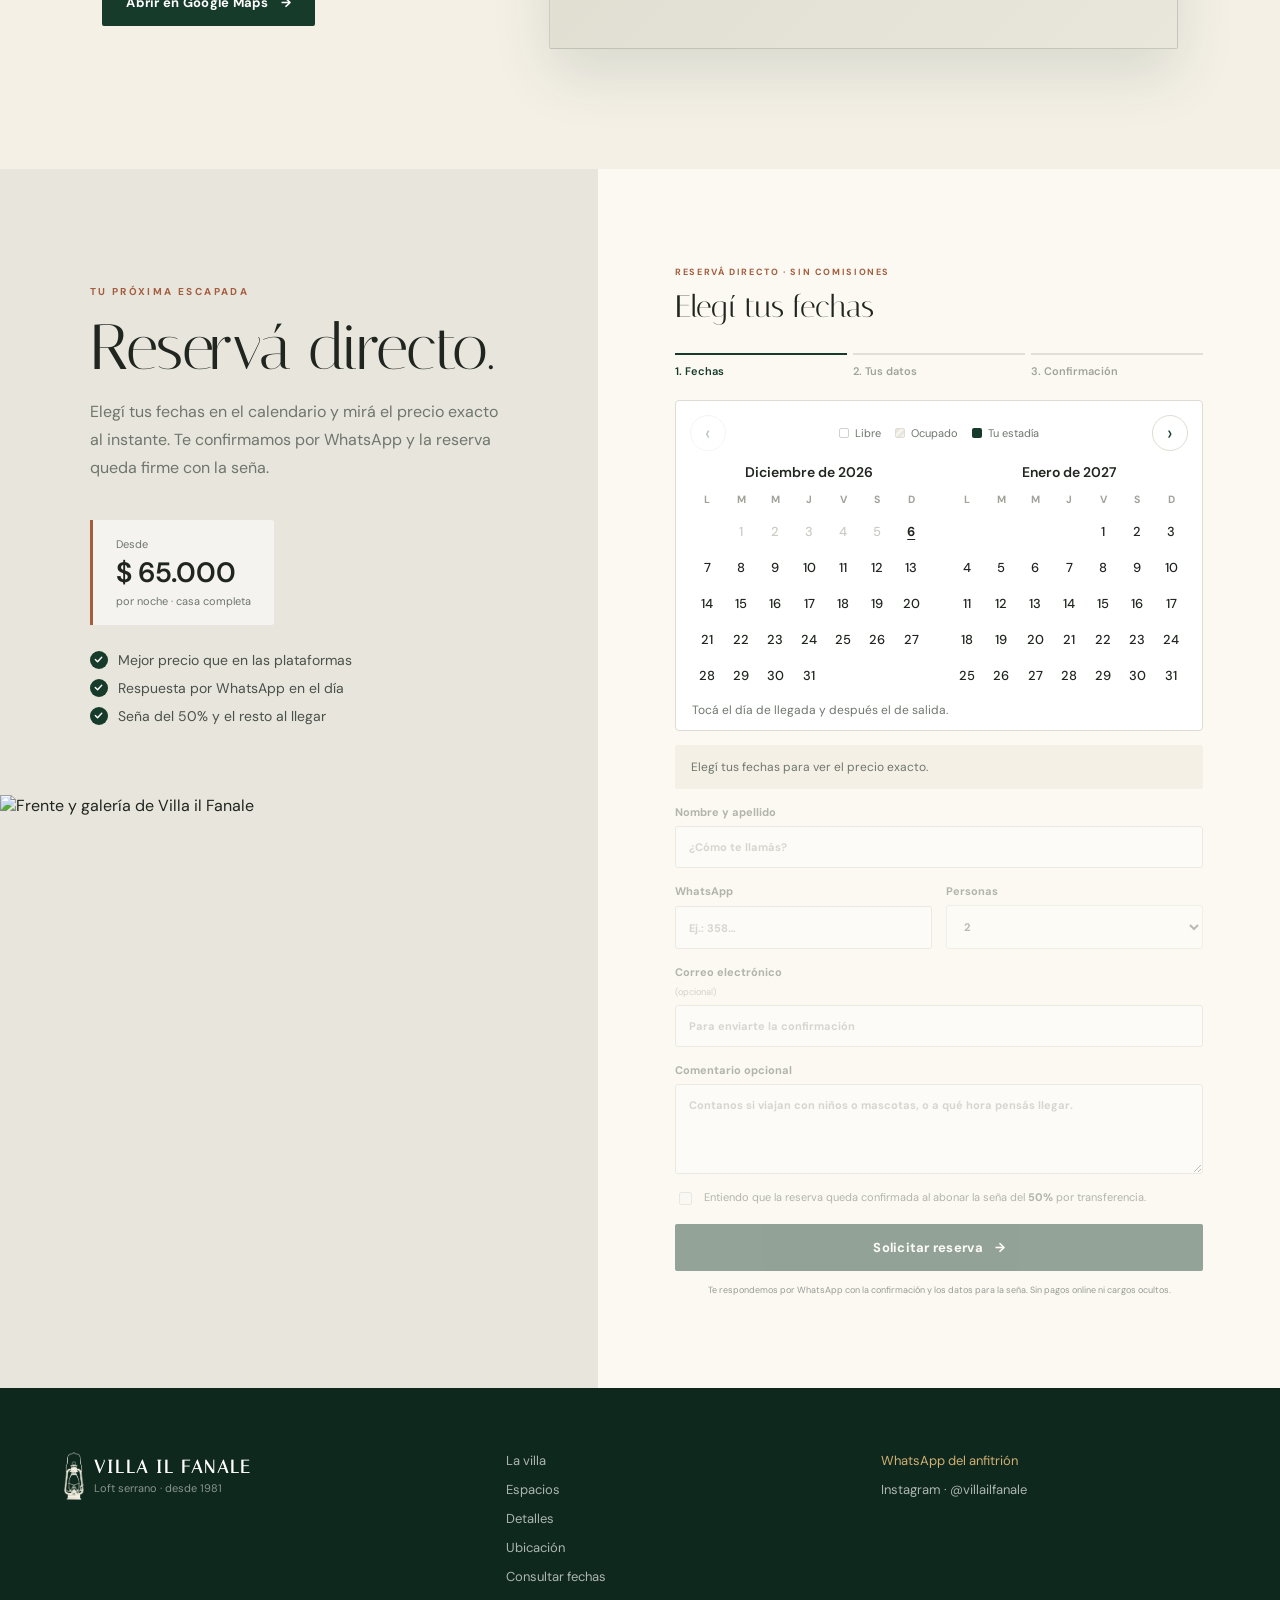
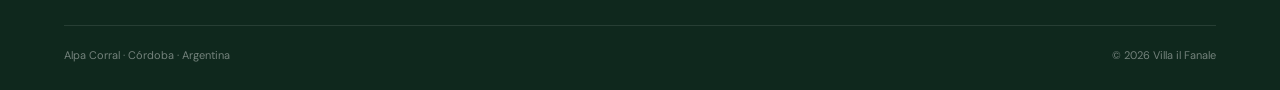
==== commit ddb3c8da: "Portal de reservas, sincronización con Booking/Airbnb y panel renovado - Página pública: calendario " ====
--- a/reservar/index.html
+++ b/reservar/index.html
@@ -17,7 +17,7 @@
   <link rel="preconnect" href="https://fonts.googleapis.com">
   <link rel="preconnect" href="https://fonts.gstatic.com" crossorigin>
   <link href="https://fonts.googleapis.com/css2?family=DM+Sans:opsz,wght@9..40,400;9..40,500;9..40,600;9..40,700&family=Italiana&display=swap" rel="stylesheet">
-  <link rel="stylesheet" href="public.css?v=6">
+  <link rel="stylesheet" href="public.css?v=7">
 </head>
 <body>
   <header class="site-header" id="header">
@@ -31,7 +31,7 @@
       <a href="#espacios">Espacios</a>
       <a href="#detalles">Detalles</a>
       <a href="#ubicacion">Ubicación</a>
-      <a href="#reservar" class="nav-cta">Consultar fechas</a>
+      <a href="#reservar" class="nav-cta">Reservar</a>
     </nav>
   </header>
 
@@ -43,11 +43,15 @@
         <h1><span id="hero-title">Una casa con alma</span><br><i id="hero-subtitle">de sierra.</i></h1>
         <p id="hero-description">Un loft amplio entre árboles, madera y silencio. Hasta cinco personas, con todo lo necesario para disfrutar sin apuro.</p>
         <div class="hero-buttons">
-          <a href="#reservar" class="button button-light">Consultar disponibilidad</a>
           <a href="#espacios" class="text-link">Conocer la casa <span>→</span></a>
         </div>
       </div>
-      <a class="scroll-cue" href="#historia" aria-label="Bajar"><span></span></a>
+      <form class="hero-booking" id="hero-booking" aria-label="Buscar disponibilidad">
+        <button type="button" class="hb-field" data-open-calendar><span>Llegada</span><b id="hb-in">Elegir fecha</b></button>
+        <button type="button" class="hb-field" data-open-calendar><span>Salida</span><b id="hb-out">Elegir fecha</b></button>
+        <label class="hb-field"><span>Huéspedes</span><select id="hb-guests" aria-label="Huéspedes"><option value="2">2 personas</option><option value="1">1 persona</option><option value="3">3 personas</option><option value="4">4 personas</option><option value="5">5 personas</option></select></label>
+        <button type="button" class="hb-go" data-open-calendar>Ver disponibilidad <span>→</span></button>
+      </form>
       <div class="hero-facts">
         <div><b>5</b><span>huéspedes</span></div>
         <div><b>4</b><span>camas</span></div>
@@ -116,6 +120,19 @@
       <div class="rule-note"><b>Importante</b><span id="important-text">No incluye ropa blanca · No se permiten fiestas ni fumar dentro de la casa.</span></div>
     </section>
 
+    <section class="nearby section" aria-labelledby="nearby-title">
+      <div class="section-heading compact">
+        <div><span class="public-eyebrow">A PASOS DE LA CASA</span><h2 id="nearby-title">Todo cerca,<br>sin perder la calma.</h2></div>
+        <p>Una ubicación cómoda para recorrer el pueblo caminando y volver a descansar al jardín.</p>
+      </div>
+      <ol class="nearby-list" id="nearby-list">
+        <li><b>1</b><span>cuadra</span><p id="near-1">Iglesia de Alpa Corral</p></li>
+        <li><b>½</b><span>cuadra</span><p id="near-2">Brasería El Alto</p></li>
+        <li><b>2</b><span>cuadras</span><p id="near-3">Museo Regional</p></li>
+        <li><b>3</b><span>cuadras</span><p id="near-4">Restaurante El Viejo Correo</p></li>
+      </ol>
+    </section>
+
     <section class="location-section section" id="ubicacion">
       <div class="location-copy">
         <span class="public-eyebrow" id="location-eyebrow">UBICACIÓN</span>
@@ -131,31 +148,47 @@
     <section class="booking-section" id="reservar">
       <div class="booking-copy">
         <span class="public-eyebrow" id="booking-eyebrow">TU PRÓXIMA ESCAPADA</span>
-        <h2 id="booking-title">Consultá tus fechas.</h2>
+        <h2 id="booking-title">Reservá directo.</h2>
         <p id="booking-description">Completá los datos básicos. La solicitud no bloquea el calendario: te responderemos con disponibilidad y valor definitivo. La reserva queda confirmada únicamente con la seña.</p>
-        <div class="rate-card"><span>Tarifa orientativa desde</span><b id="public-rate">$60.000</b><small>por noche · casa completa</small></div>
+        <div class="rate-card"><span>Desde</span><b id="public-rate">$60.000</b><small>por noche · casa completa</small></div>
+        <ul class="booking-perks"><li>Mejor precio que en las plataformas</li><li>Respuesta por WhatsApp en el día</li><li>Seña del 50% y el resto al llegar</li></ul>
         <img id="booking-image" src="../assets/frente.png" alt="Frente y galería de Villa il Fanale">
       </div>
       <div class="booking-panel">
-        <form id="booking-form">
-          <div class="form-intro"><span>SIN COMPROMISO · RESPUESTA EN EL DÍA</span><h3>Solicitud de disponibilidad</h3></div>
+        <form id="booking-form" novalidate>
+          <div class="form-intro"><span>RESERVÁ DIRECTO · SIN COMISIONES</span><h3>Elegí tus fechas</h3></div>
+          <ol class="booking-steps" aria-hidden="true"><li class="active" data-step="1">Fechas</li><li data-step="2">Tus datos</li><li data-step="3">Confirmación</li></ol>
           <label class="public-hp" aria-hidden="true">Sitio web<input name="website" tabindex="-1" autocomplete="off"></label>
-          <label>Nombre y apellido<input name="name" required autocomplete="name" placeholder="¿Cómo te llamás?"></label>
-          <div class="public-form-grid">
-            <label>WhatsApp<input name="phone" required inputmode="tel" placeholder="Ej.: 358…"></label>
-            <label>Personas<select name="guests" required><option value="">Elegir</option><option>1</option><option>2</option><option>3</option><option>4</option><option>5</option></select></label>
-            <label>Ingreso<input name="checkin" type="date" required></label>
-            <label>Salida<input name="checkout" type="date" required></label>
+          <input type="hidden" name="checkin"><input type="hidden" name="checkout">
+
+          <div class="cal" id="availability-calendar">
+            <div class="cal-head">
+              <button type="button" class="cal-nav" data-cal="prev" aria-label="Mes anterior">‹</button>
+              <div class="cal-legend"><span><i class="lg-free"></i>Libre</span><span><i class="lg-busy"></i>Ocupado</span><span><i class="lg-sel"></i>Tu estadía</span></div>
+              <button type="button" class="cal-nav" data-cal="next" aria-label="Mes siguiente">›</button>
+            </div>
+            <div class="cal-months" id="cal-months"></div>
+            <p class="cal-hint" id="cal-hint">Tocá el día de llegada y después el de salida.</p>
           </div>
-          <label>Comentario opcional<textarea name="message" placeholder="Contanos si viajan con niños o si necesitás saber algo más."></textarea></label>
-          <div class="estimate" id="estimate"><span>Completá las fechas para ver una estimación.</span></div>
-          <label class="public-check"><input type="checkbox" required><span>Entiendo que esto es una solicitud y que la reserva se confirma con la seña.</span></label>
+
+          <div class="estimate" id="estimate"><span>Elegí tus fechas para ver el precio exacto.</span></div>
+
+          <fieldset class="guest-step" id="guest-step" disabled>
+            <label>Nombre y apellido<input name="name" required autocomplete="name" placeholder="¿Cómo te llamás?"></label>
+            <div class="public-form-grid">
+              <label>WhatsApp<input name="phone" required inputmode="tel" autocomplete="tel" placeholder="Ej.: 358…"></label>
+              <label>Personas<select name="guests" required><option value="">Elegir</option><option>1</option><option selected>2</option><option>3</option><option>4</option><option>5</option></select></label>
+            </div>
+            <label>Correo electrónico <small>(opcional)</small><input name="email" type="email" autocomplete="email" placeholder="Para enviarte la confirmación"></label>
+            <label>Comentario opcional<textarea name="message" placeholder="Contanos si viajan con niños o mascotas, o a qué hora pensás llegar."></textarea></label>
+            <label class="public-check"><input type="checkbox" name="accept" required><span>Entiendo que la reserva queda confirmada al abonar la seña del <b id="deposit-percent">50%</b> por transferencia.</span></label>
+          </fieldset>
           <div class="form-error" id="form-error" role="alert" hidden></div>
-          <button class="button button-primary" type="submit">Enviar solicitud <span>→</span></button>
-          <p class="privacy">Sólo usamos estos datos para responder tu consulta. Los datos de DNI se solicitan después de confirmar.</p>
+          <button class="button button-primary" type="submit" id="booking-submit" disabled>Solicitar reserva <span>→</span></button>
+          <p class="privacy">Te respondemos por WhatsApp con la confirmación y los datos para la seña. Sin pagos online ni cargos ocultos.</p>
         </form>
         <div class="success-panel" id="success-panel" hidden>
-          <span class="success-icon">✓</span><h3>Formulario enviado</h3><p>Recibimos tu solicitud de disponibilidad. Te responderemos a la brevedad para confirmar fechas, precio final y condiciones.</p><small>¿Tenés una duda en particular?</small><a id="whatsapp-link" class="button button-primary" target="_blank" rel="noopener">Contactarse con el anfitrión</a>
+          <span class="success-icon">✓</span><h3>¡Solicitud enviada!</h3><p>Recibimos tu pedido de reserva. Te escribimos por WhatsApp para confirmarla y pasarte los datos de la seña.</p><div class="success-summary" id="success-summary"></div><ol class="next-steps"><li><b>Te confirmamos</b> la disponibilidad por WhatsApp.</li><li><b>Abonás la seña</b> por transferencia y la reserva queda firme.</li><li><b>El resto</b> se paga al ingresar.</li></ol><small>¿Querés adelantarte?</small><a id="whatsapp-link" class="button button-primary" target="_blank" rel="noopener">Escribirle al anfitrión</a>
         </div>
       </div>
     </section>
@@ -183,9 +216,10 @@
     </div>
     <div class="footer-bottom"><p id="footer-location">Alpa Corral · Córdoba · Argentina</p><p>© <span id="footer-year">2026</span> Villa il Fanale</p></div>
   </footer>
+  <div class="mobile-reserve" id="mobile-reserve"><div><b id="mr-price">Desde $60.000</b><span>por noche</span></div><a href="#reservar" class="button button-primary">Ver fechas</a></div>
   <a class="whatsapp-float" data-whatsapp target="_blank" rel="noopener" aria-label="Escribir por WhatsApp"><svg viewBox="0 0 24 24" aria-hidden="true"><path d="M12 3.2a8.8 8.8 0 0 0-7.6 13.2L3.2 20.8l4.5-1.2A8.8 8.8 0 1 0 12 3.2z"/><path d="M8.7 8.2c.2-.4.4-.4.7-.4h.5c.2 0 .4 0 .5.4l.7 1.7c.1.2 0 .4-.1.5l-.5.6c-.1.1-.2.3 0 .5.4.7 1 1.4 1.7 1.9.5.4 1 .6 1.3.8.2.1.3 0 .5-.1l.6-.7c.1-.2.3-.2.5-.1l1.6.8c.2.1.4.2.4.3 0 .4 0 1.1-.4 1.5-.4.5-1.2.9-1.9.8-1.1 0-2.6-.6-4-1.8-1.6-1.4-2.5-3-2.7-4-.2-.9.2-1.6.3-1.7z" class="fill"/></svg><span>Consultar</span></a>
 
   <script src="config.js"></script>
-  <script src="public.js?v=8"></script>
+  <script src="public.js?v=9"></script>
 </body>
 </html>
--- a/reservar/public.css
+++ b/reservar/public.css
@@ -150,3 +150,106 @@
 }
 .rate-card b{font-family:var(--sans);font-weight:600;font-size:28px;letter-spacing:-.01em}
 .location-map{background:linear-gradient(135deg,#dcd9cd,#e9e6db)}
+
+/* ===== Portal de reservas v7 ===== */
+/* Barra de búsqueda en la portada */
+.hero-booking{position:absolute;z-index:2;left:clamp(24px,8vw,130px);right:clamp(24px,5vw,76px);bottom:44px;display:grid;grid-template-columns:1fr 1fr 1fr auto;max-width:880px;background:rgba(251,249,242,.97);box-shadow:0 24px 60px rgba(4,18,12,.35);border-radius:3px;overflow:hidden}
+.hb-field{display:grid;gap:3px;text-align:left;padding:15px 22px;border:0;border-right:1px solid var(--line);background:none;color:var(--ink);cursor:pointer;font:inherit;transition:background .2s}
+.hb-field:hover{background:#f1ede2}
+.hb-field span{font-size:9.5px;font-weight:700;letter-spacing:.18em;text-transform:uppercase;color:var(--rust)}
+.hb-field b{font-size:15px;font-weight:500;white-space:nowrap}
+.hb-field select{border:0;background:none;font:500 15px var(--sans);color:var(--ink);padding:0;cursor:pointer;outline:none}
+.hb-go{border:0;padding:0 28px;background:var(--forest);color:#fff;font:700 13px var(--sans);letter-spacing:.02em;cursor:pointer;display:flex;align-items:center;gap:10px;transition:background .2s}
+.hb-go:hover{background:var(--pine)}
+.public-hero .hero-content{padding-bottom:190px}
+.public-hero .hero-facts{bottom:auto;top:clamp(110px,16vh,150px);border-top:0;padding-top:0}
+.public-hero .scroll-cue{display:none}
+
+/* Cerca */
+.nearby{background:var(--paper);padding-top:20px}
+.nearby .section-heading>p{max-width:380px}
+.nearby-list{list-style:none;margin:0;padding:0;display:grid;grid-template-columns:repeat(4,1fr);border-top:1px solid var(--line)}
+.nearby-list li{padding:30px 26px 6px 0;display:grid;grid-template-columns:auto 1fr;column-gap:10px;align-items:baseline}
+.nearby-list li+li{padding-left:26px;border-left:1px solid var(--line)}
+.nearby-list b{font:400 46px/1 var(--serif);color:var(--forest)}
+.nearby-list span{font-size:11px;letter-spacing:.14em;text-transform:uppercase;color:var(--muted)}
+.nearby-list p{grid-column:1/-1;margin:12px 0 0;font-size:15px;color:#3f463f}
+
+/* Perks */
+.booking-perks{list-style:none;margin:26px 0 0;padding:0;display:grid;gap:10px;color:#4a514a;font-size:14px}
+.booking-perks li{display:flex;gap:10px;align-items:center}
+.booking-perks li:before{content:"";width:18px;height:18px;flex:0 0 18px;border-radius:50%;background:var(--forest) url("data:image/svg+xml,%3Csvg xmlns='http://www.w3.org/2000/svg' viewBox='0 0 24 24' fill='none' stroke='%23fff' stroke-width='3' stroke-linecap='round' stroke-linejoin='round'%3E%3Cpath d='M5 12l5 5 9-10'/%3E%3C/svg%3E") center/11px no-repeat}
+
+/* Pasos */
+.booking-steps{display:flex;gap:6px;list-style:none;margin:0 0 22px;padding:0;counter-reset:step}
+.booking-steps li{flex:1;counter-increment:step;font-size:11px;font-weight:600;color:#a0a39b;padding-top:9px;border-top:2px solid #e2e0d6;transition:color .3s,border-color .3s}
+.booking-steps li:before{content:counter(step) ". "}
+.booking-steps li.active{color:var(--forest);border-color:var(--forest)}
+
+/* Calendario */
+.cal{border:1px solid #dedcd2;border-radius:4px;background:#fff;padding:14px 14px 10px;margin-bottom:14px}
+.cal-head{display:flex;align-items:center;justify-content:space-between;gap:10px;margin-bottom:6px}
+.cal-nav{width:36px;height:36px;border:1px solid #dedcd2;border-radius:50%;background:#fff;font-size:20px;line-height:1;color:var(--forest);cursor:pointer;transition:background .2s}
+.cal-nav:hover:not(:disabled){background:var(--cream)}.cal-nav:disabled{opacity:.3;cursor:default}
+.cal-legend{display:flex;gap:14px;font-size:11px;color:var(--muted)}
+.cal-legend span{display:flex;align-items:center;gap:6px}.cal-legend i{width:10px;height:10px;border-radius:2px;display:inline-block}
+.lg-free{border:1px solid #cfd3cb;background:#fff}.lg-busy{background:repeating-linear-gradient(135deg,#e9e6dc 0 3px,#f6f4ee 3px 6px);border:1px solid #e0ddd2}.lg-sel{background:var(--forest)}
+.cal-months{display:grid;grid-template-columns:repeat(2,1fr);gap:22px}
+.cal-month h4{margin:6px 0 8px;text-align:center;font:600 14px var(--sans);text-transform:capitalize;color:var(--ink)}
+.cal-grid{display:grid;grid-template-columns:repeat(7,1fr);gap:2px 0}
+.cal-dow{text-align:center;font-size:10.5px;font-weight:700;color:#a0a39b;padding:4px 0 6px}
+.cal-day{position:relative;aspect-ratio:1/1;min-height:34px;border:0;background:none;font:500 13px var(--sans);color:var(--ink);cursor:pointer;border-radius:50%;transition:background .15s,color .15s}
+.cal-day:hover:not(:disabled):not(.sel-start):not(.sel-end){background:var(--sage)}
+.cal-day.today{font-weight:700;text-decoration:underline;text-underline-offset:3px}
+.cal-day.past{color:#c9cbc4;cursor:default}
+.cal-day.busy{color:#b2b4ad;text-decoration:line-through;background:repeating-linear-gradient(135deg,#efede5 0 3px,#f8f7f2 3px 6px);border-radius:0;cursor:not-allowed}
+.cal-day.busy.can-out{color:var(--forest);text-decoration:none;cursor:pointer;font-weight:600}
+.cal-day.in-range,.cal-day.hover-range{background:#dfe7dc;border-radius:0}
+.cal-day.sel-start,.cal-day.sel-end{background:var(--forest)!important;color:#fff!important;text-decoration:none!important;border-radius:50%}
+.cal-day.sel-start{box-shadow:12px 0 0 -2px #dfe7dc}
+.cal-hint{margin:10px 2px 2px;font-size:12px;color:var(--muted)}
+.estimate{display:block;min-height:auto;padding:14px 16px}
+.estimate.ready{background:#fff;border:1px solid #dedcd2}
+.est-lines div,.est-deposit{display:flex;justify-content:space-between;font-size:13px;color:#5b625b;padding:3px 0}
+.est-total{display:flex;justify-content:space-between;align-items:baseline;margin-top:8px;padding-top:10px;border-top:1px solid #e6e4da;color:var(--ink);font-weight:600}
+.est-total b{font:600 22px var(--sans);color:var(--forest)}
+.est-deposit{margin-top:4px;color:var(--rust);font-weight:600}
+.guest-step{border:0;padding:0;margin:6px 0 0;min-width:0;transition:opacity .3s}
+.guest-step:disabled{opacity:.42}
+.guest-step label small{font-weight:400;color:#9a9d96}
+#booking-submit:disabled{opacity:.45;cursor:not-allowed;transform:none}
+
+/* Éxito */
+.success-summary{display:grid;grid-template-columns:repeat(4,1fr);gap:1px;margin:22px 0;background:#e3e1d7;border:1px solid #e3e1d7;text-align:left}
+.success-summary div{background:#fff;padding:12px 14px}.success-summary span{display:block;font-size:10px;letter-spacing:.14em;text-transform:uppercase;color:var(--muted)}.success-summary b{font-size:14px}
+.next-steps{text-align:left;margin:0 auto 20px;padding-left:20px;max-width:420px;color:#4f564f;line-height:1.9;font-size:14px}
+
+/* Barra móvil */
+.mobile-reserve{display:none}
+@media(max-width:900px){
+  .hero-booking{grid-template-columns:1fr 1fr;left:24px;right:24px;bottom:28px}
+  .hb-field:nth-child(2){border-right:0}.hb-field:nth-child(3){border-top:1px solid var(--line)}
+  .hb-go{border-top:1px solid var(--line);justify-content:center;padding:16px}
+  .public-hero .hero-content{padding-bottom:230px}
+  .nearby-list{grid-template-columns:1fr 1fr}.nearby-list li:nth-child(3){padding-left:0;border-left:0}
+  .nearby-list li:nth-child(n+3){border-top:1px solid var(--line)}
+}
+@media(max-width:720px){.cal-months{grid-template-columns:1fr}}
+@media(max-width:580px){
+  .hero-booking{position:relative;left:auto;right:auto;bottom:auto;margin:-10px 22px 0;grid-template-columns:1fr 1fr}
+  .public-hero{flex-direction:column;justify-content:flex-end;padding-bottom:24px}
+  .public-hero .hero-content{padding-bottom:26px}
+  .hb-field{padding:12px 14px}.hb-field b{font-size:14px}
+  .success-summary{grid-template-columns:1fr 1fr}
+  .mobile-reserve{position:fixed;z-index:60;left:0;right:0;bottom:0;display:flex;align-items:center;justify-content:space-between;gap:12px;padding:12px 16px calc(12px + env(safe-area-inset-bottom));background:rgba(251,249,242,.97);backdrop-filter:blur(10px);border-top:1px solid var(--line);transform:translateY(110%);transition:transform .35s var(--ease)}
+  .mobile-reserve.visible{transform:none}
+  .mobile-reserve b{display:block;font-size:16px}.mobile-reserve span{font-size:11px;color:var(--muted)}
+  .mobile-reserve .button{width:auto;padding:13px 22px}
+  .whatsapp-float{bottom:84px}
+  .nearby-list{grid-template-columns:1fr}.nearby-list li{padding-left:0!important;border-left:0!important;border-top:1px solid var(--line)}
+}
+html.is-preview .whatsapp-float,html.is-preview .mobile-reserve{display:none}
+.guest-step>label,.guest-step .public-form-grid label{display:grid;gap:7px;margin-bottom:16px;color:#4f574f;font-size:11px;font-weight:700}
+.guest-step .public-check{display:flex!important}
+.cal-month h4{text-transform:none}.cal-month h4::first-letter{text-transform:uppercase}
+.hero-buttons{margin-top:26px}
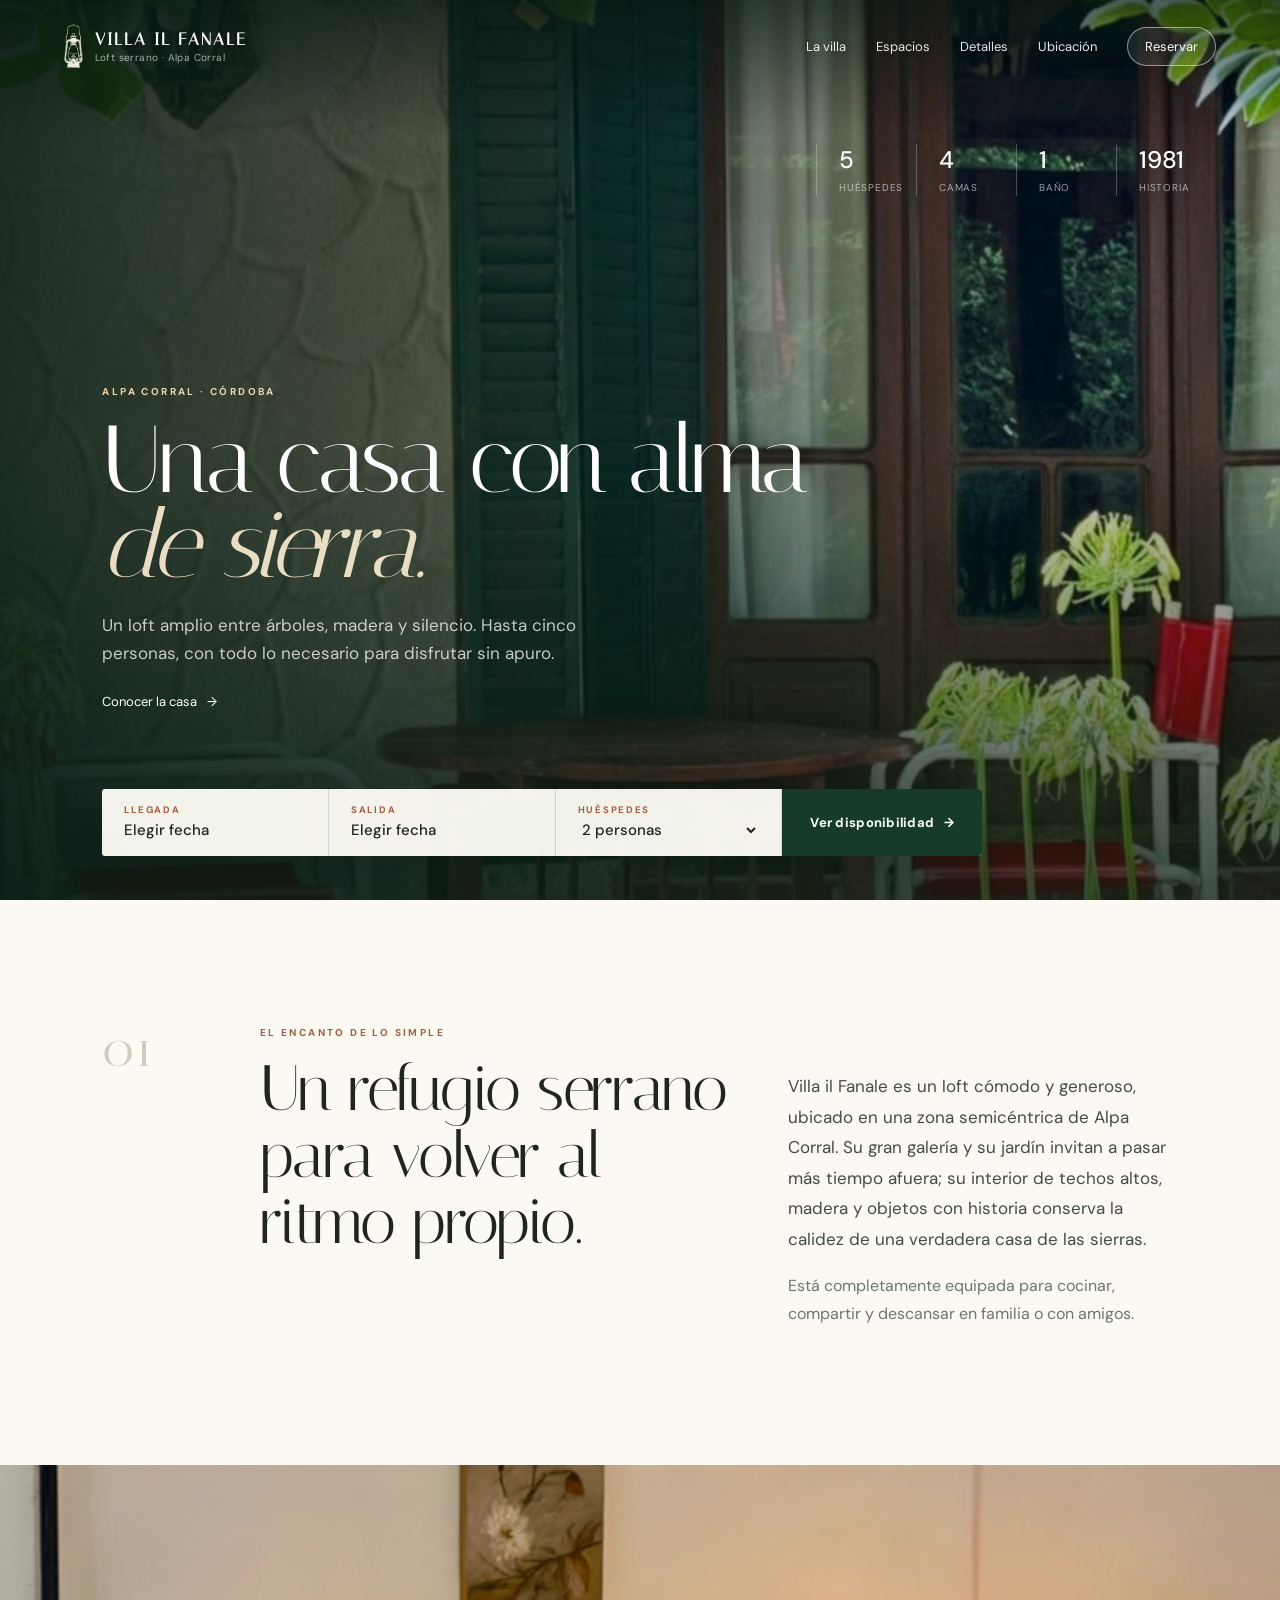
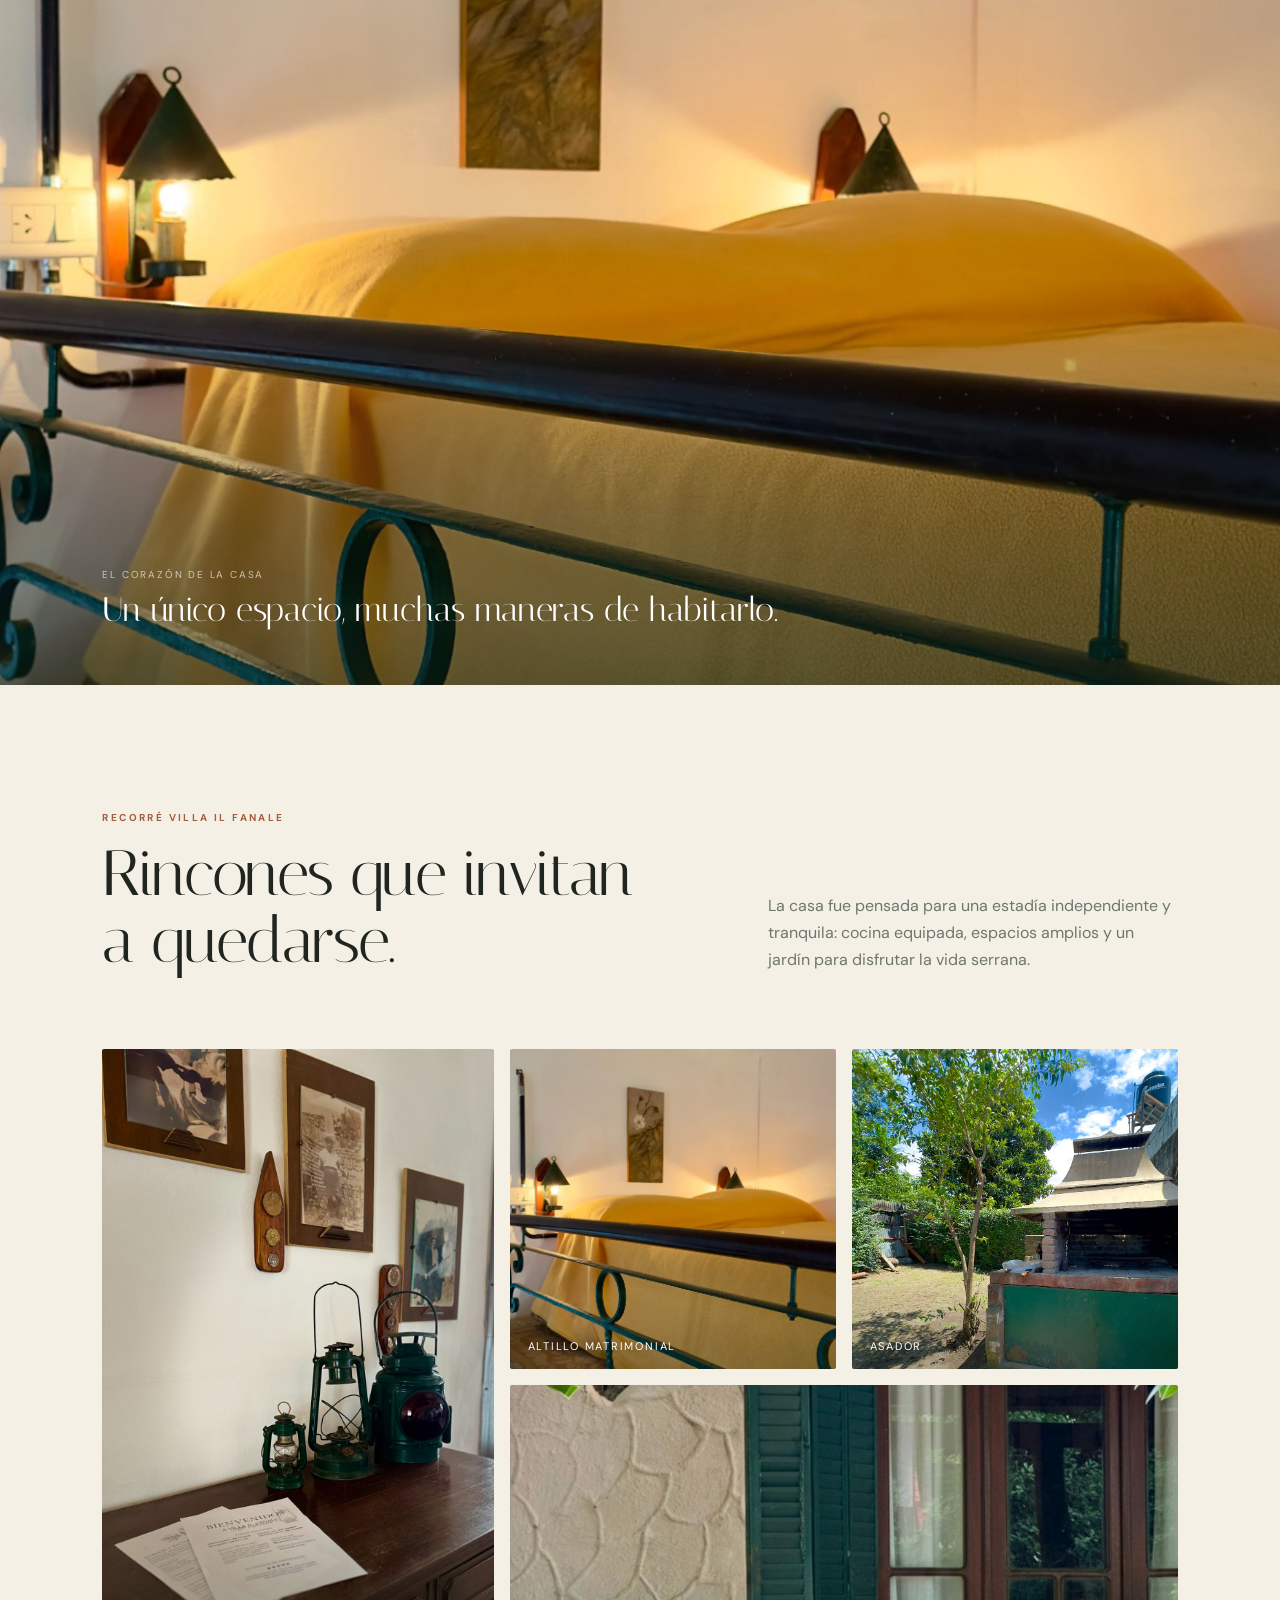
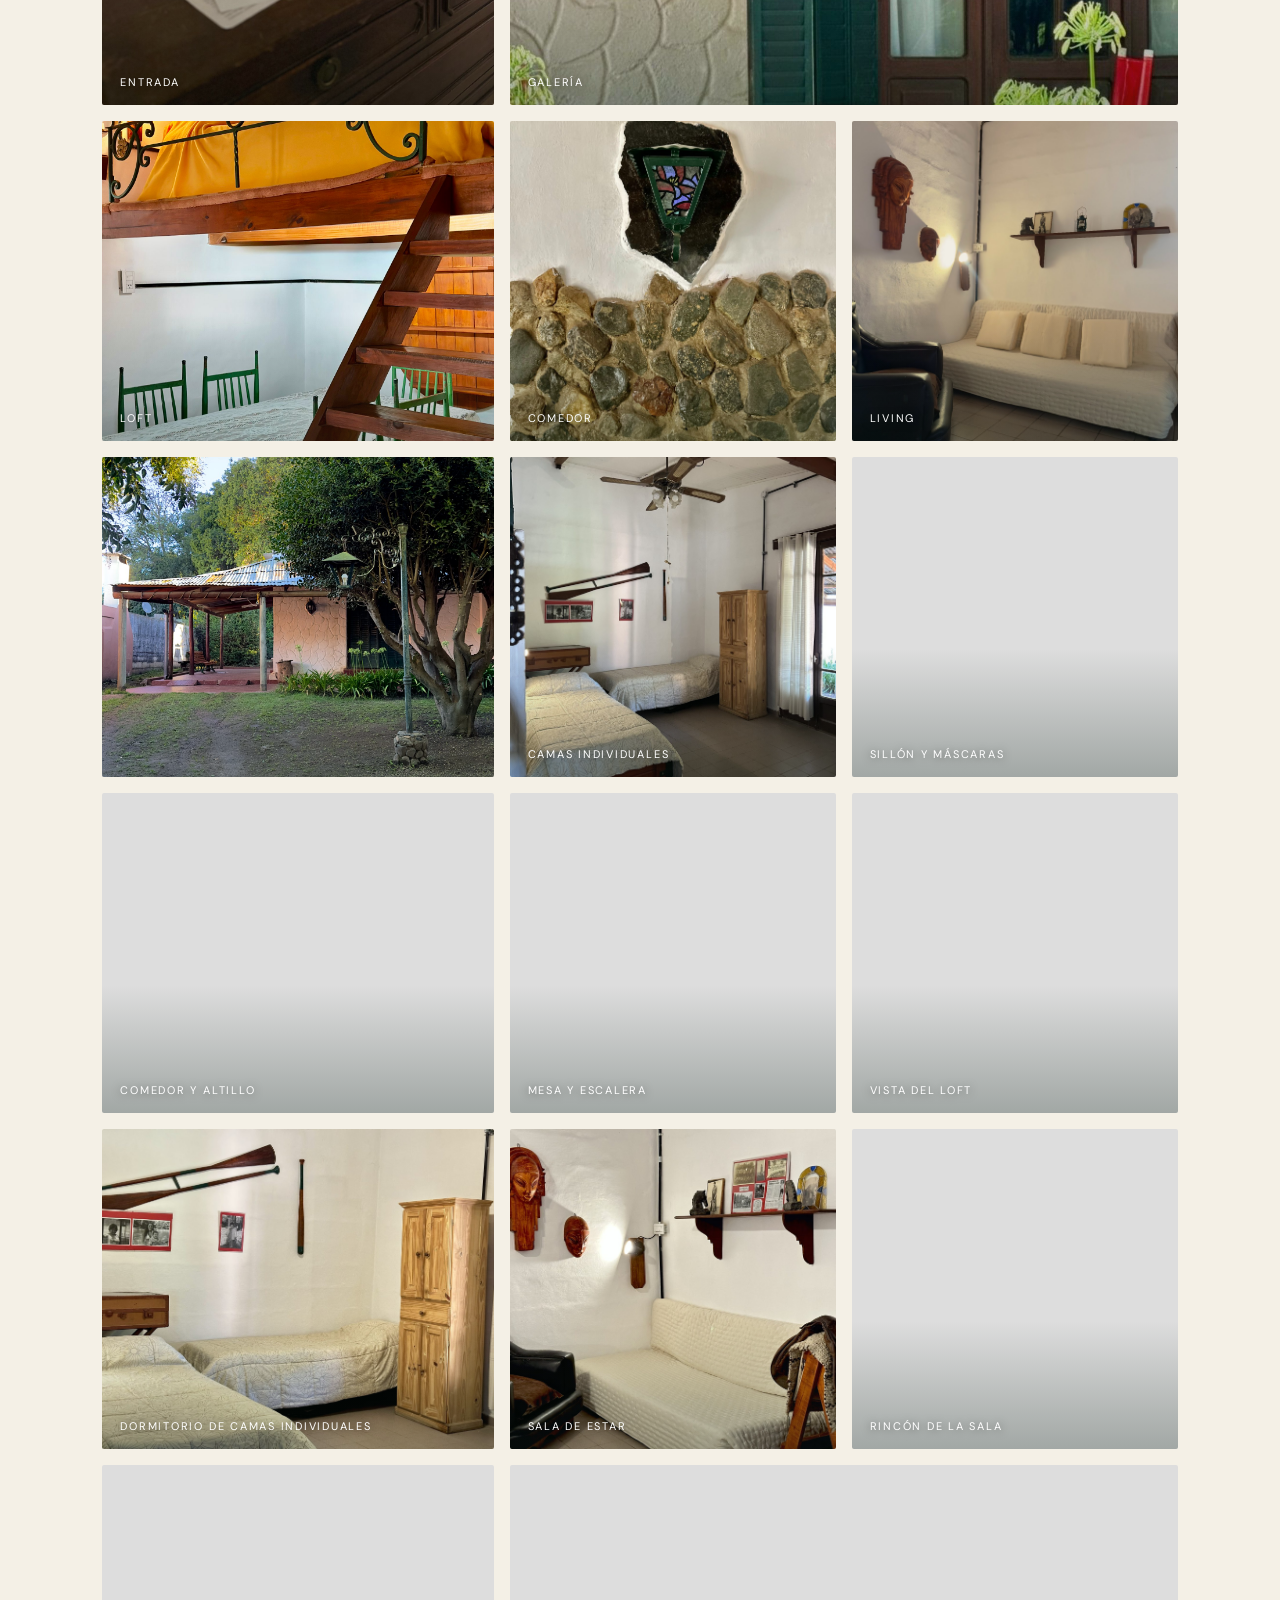
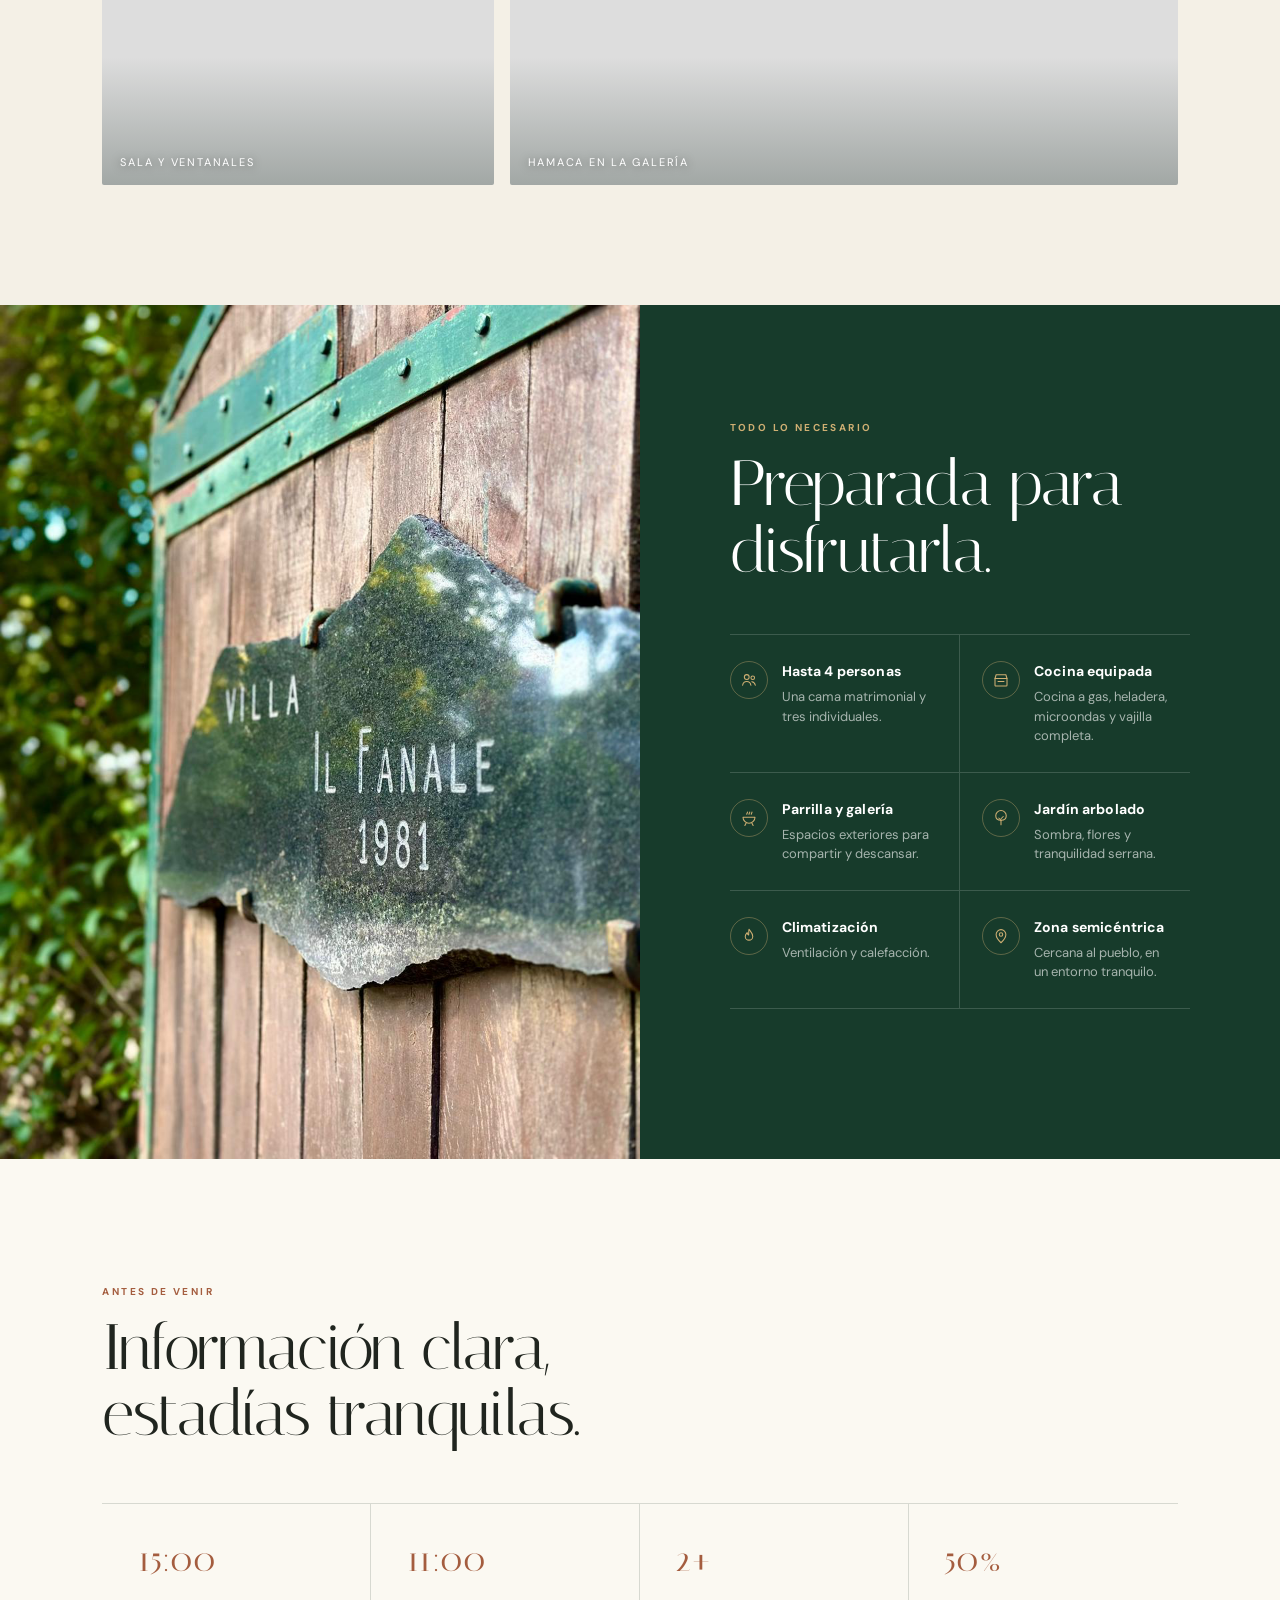
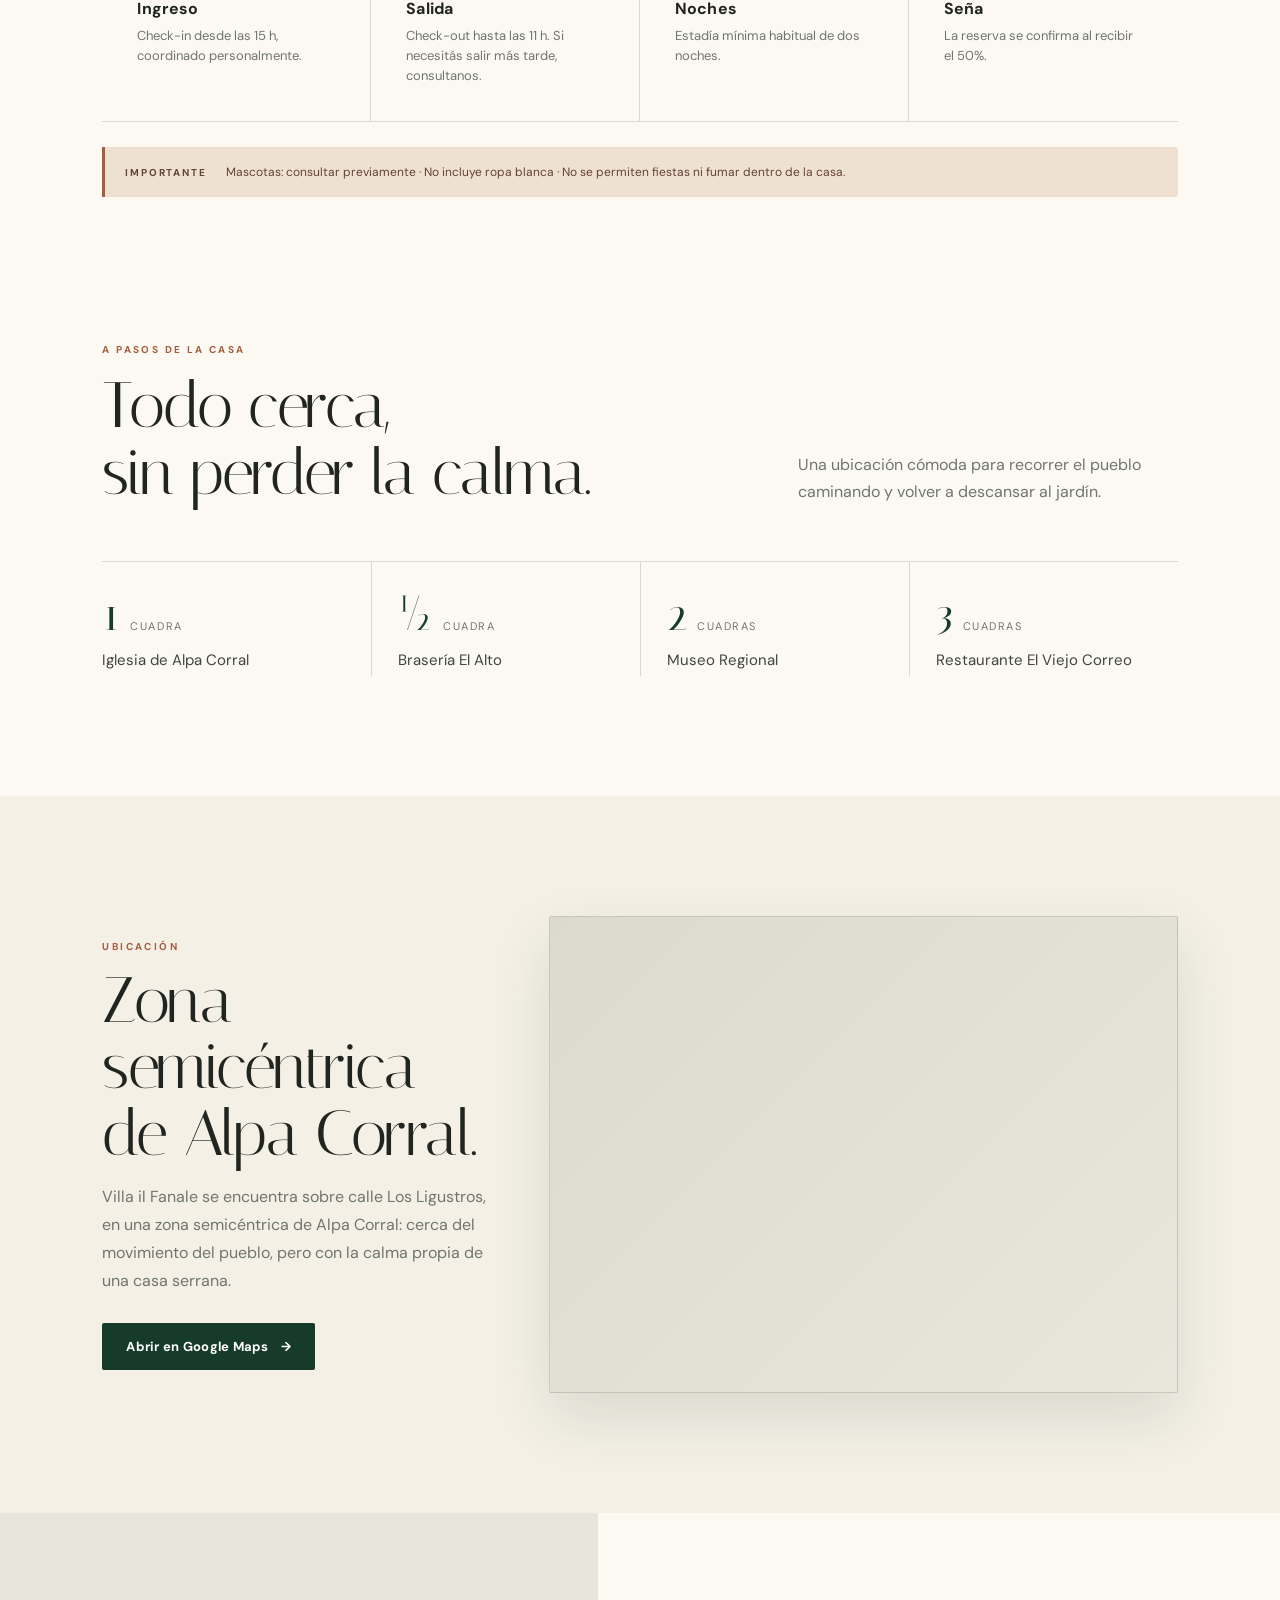
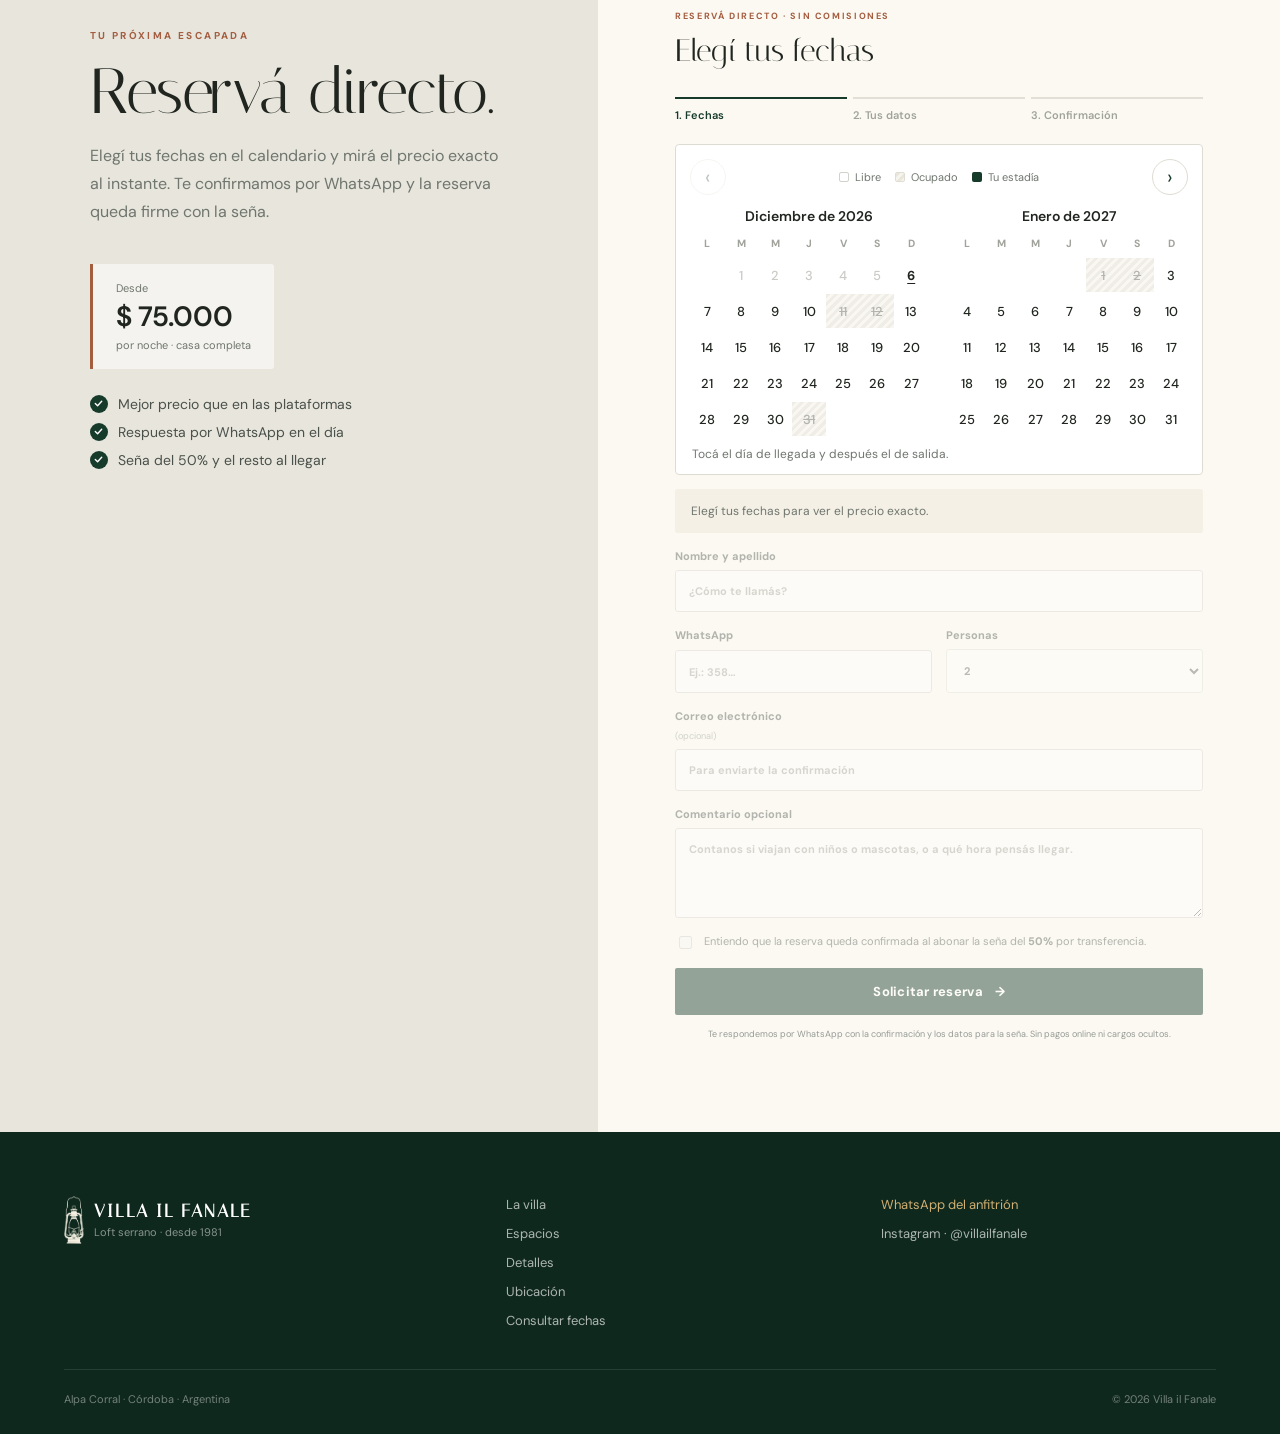
==== commit e6fa3f21: "Web pública: galería con fotos nuevas, 4 personas, Reservá directo sin foto Co-Authored-By: Claude S" ====
--- a/reservar/index.html
+++ b/reservar/index.html
@@ -17,7 +17,7 @@
   <link rel="preconnect" href="https://fonts.googleapis.com">
   <link rel="preconnect" href="https://fonts.gstatic.com" crossorigin>
   <link href="https://fonts.googleapis.com/css2?family=DM+Sans:opsz,wght@9..40,400;9..40,500;9..40,600;9..40,700&family=Italiana&display=swap" rel="stylesheet">
-  <link rel="stylesheet" href="public.css?v=7">
+  <link rel="stylesheet" href="public.css?v=8">
 </head>
 <body>
   <header class="site-header" id="header">
@@ -152,7 +152,6 @@
         <p id="booking-description">Completá los datos básicos. La solicitud no bloquea el calendario: te responderemos con disponibilidad y valor definitivo. La reserva queda confirmada únicamente con la seña.</p>
         <div class="rate-card"><span>Desde</span><b id="public-rate">$60.000</b><small>por noche · casa completa</small></div>
         <ul class="booking-perks"><li>Mejor precio que en las plataformas</li><li>Respuesta por WhatsApp en el día</li><li>Seña del 50% y el resto al llegar</li></ul>
-        <img id="booking-image" src="../assets/frente.png" alt="Frente y galería de Villa il Fanale">
       </div>
       <div class="booking-panel">
         <form id="booking-form" novalidate>
--- a/reservar/public.css
+++ b/reservar/public.css
@@ -253,3 +253,9 @@
 .guest-step .public-check{display:flex!important}
 .cal-month h4{text-transform:none}.cal-month h4::first-letter{text-transform:uppercase}
 .hero-buttons{margin-top:26px}
+
+/* Reservá directo: sin foto, el texto queda fijo mientras se recorre el calendario */
+.booking-copy{padding-bottom:110px}
+.booking-copy>*{max-width:520px}
+@media(min-width:901px){.booking-copy{position:sticky;top:0;align-self:start;min-height:100svh}}
+@media(max-width:580px){.booking-copy{padding-bottom:50px}}
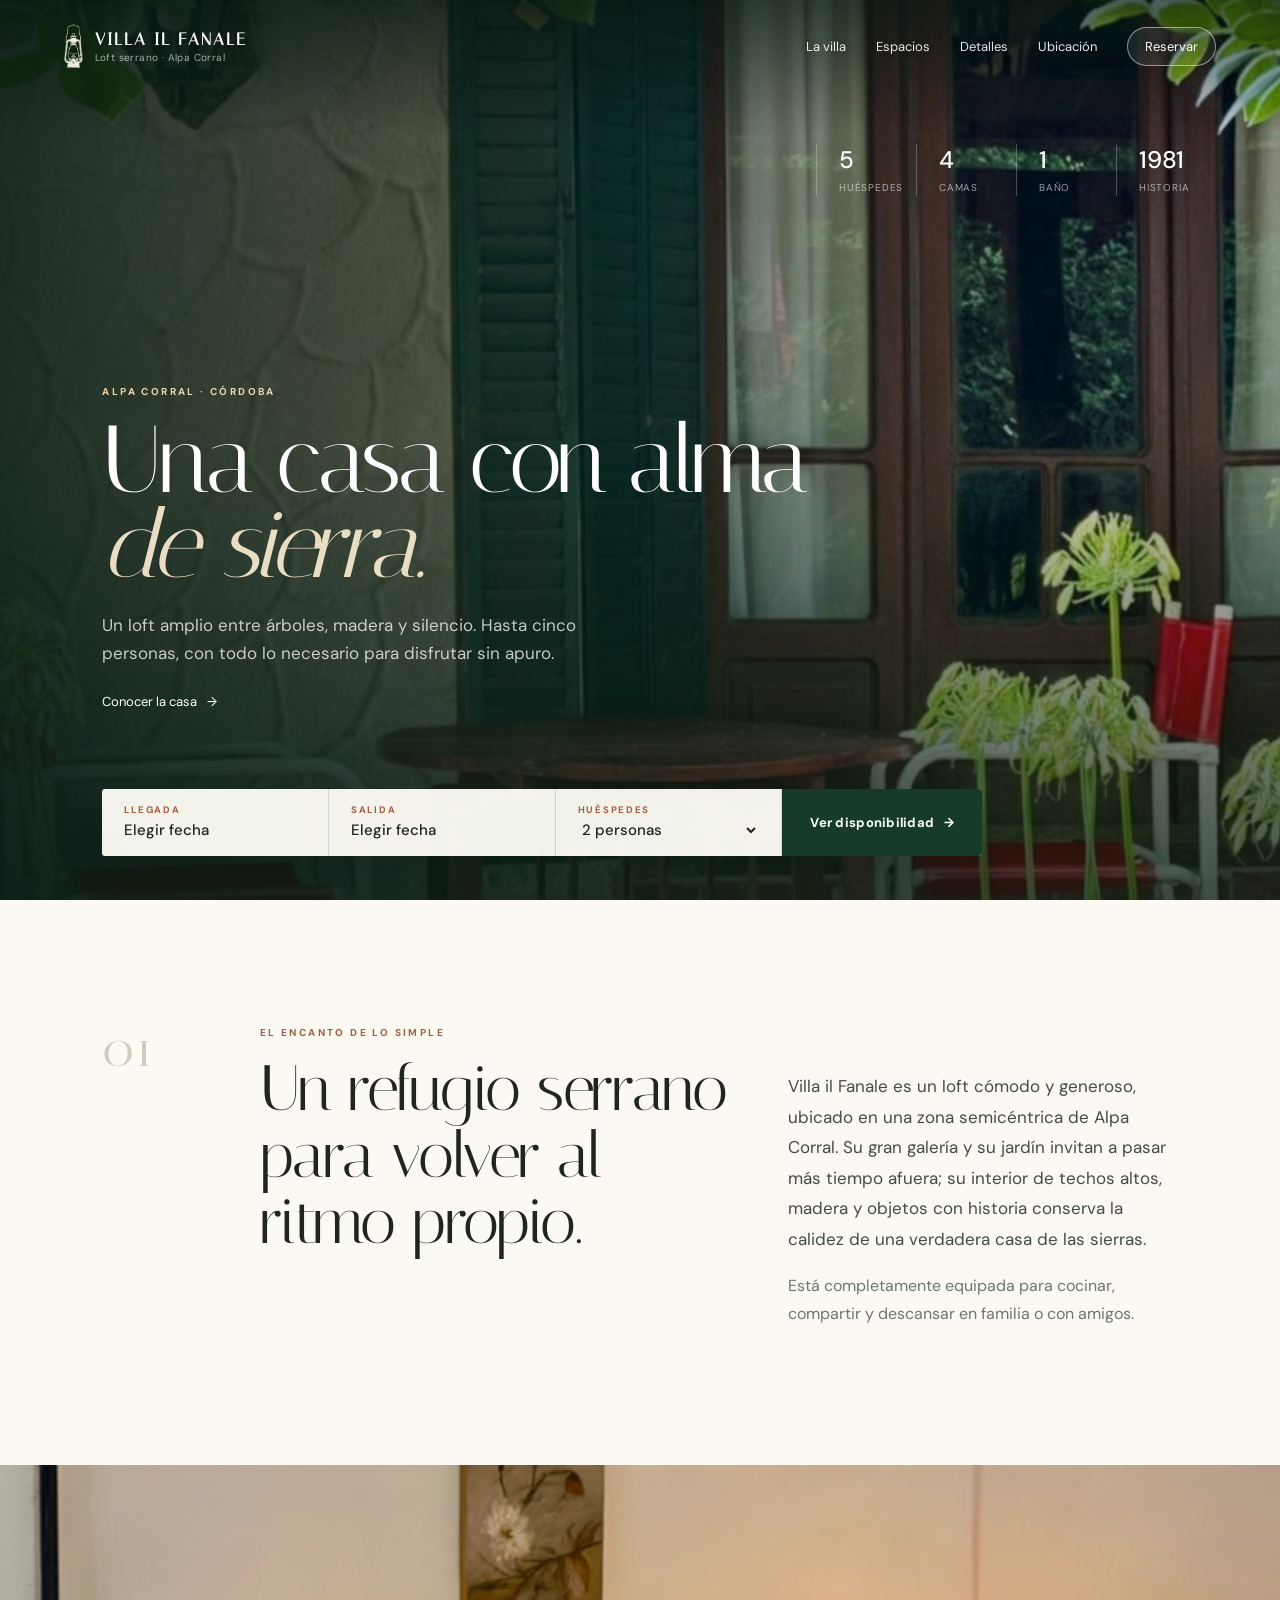
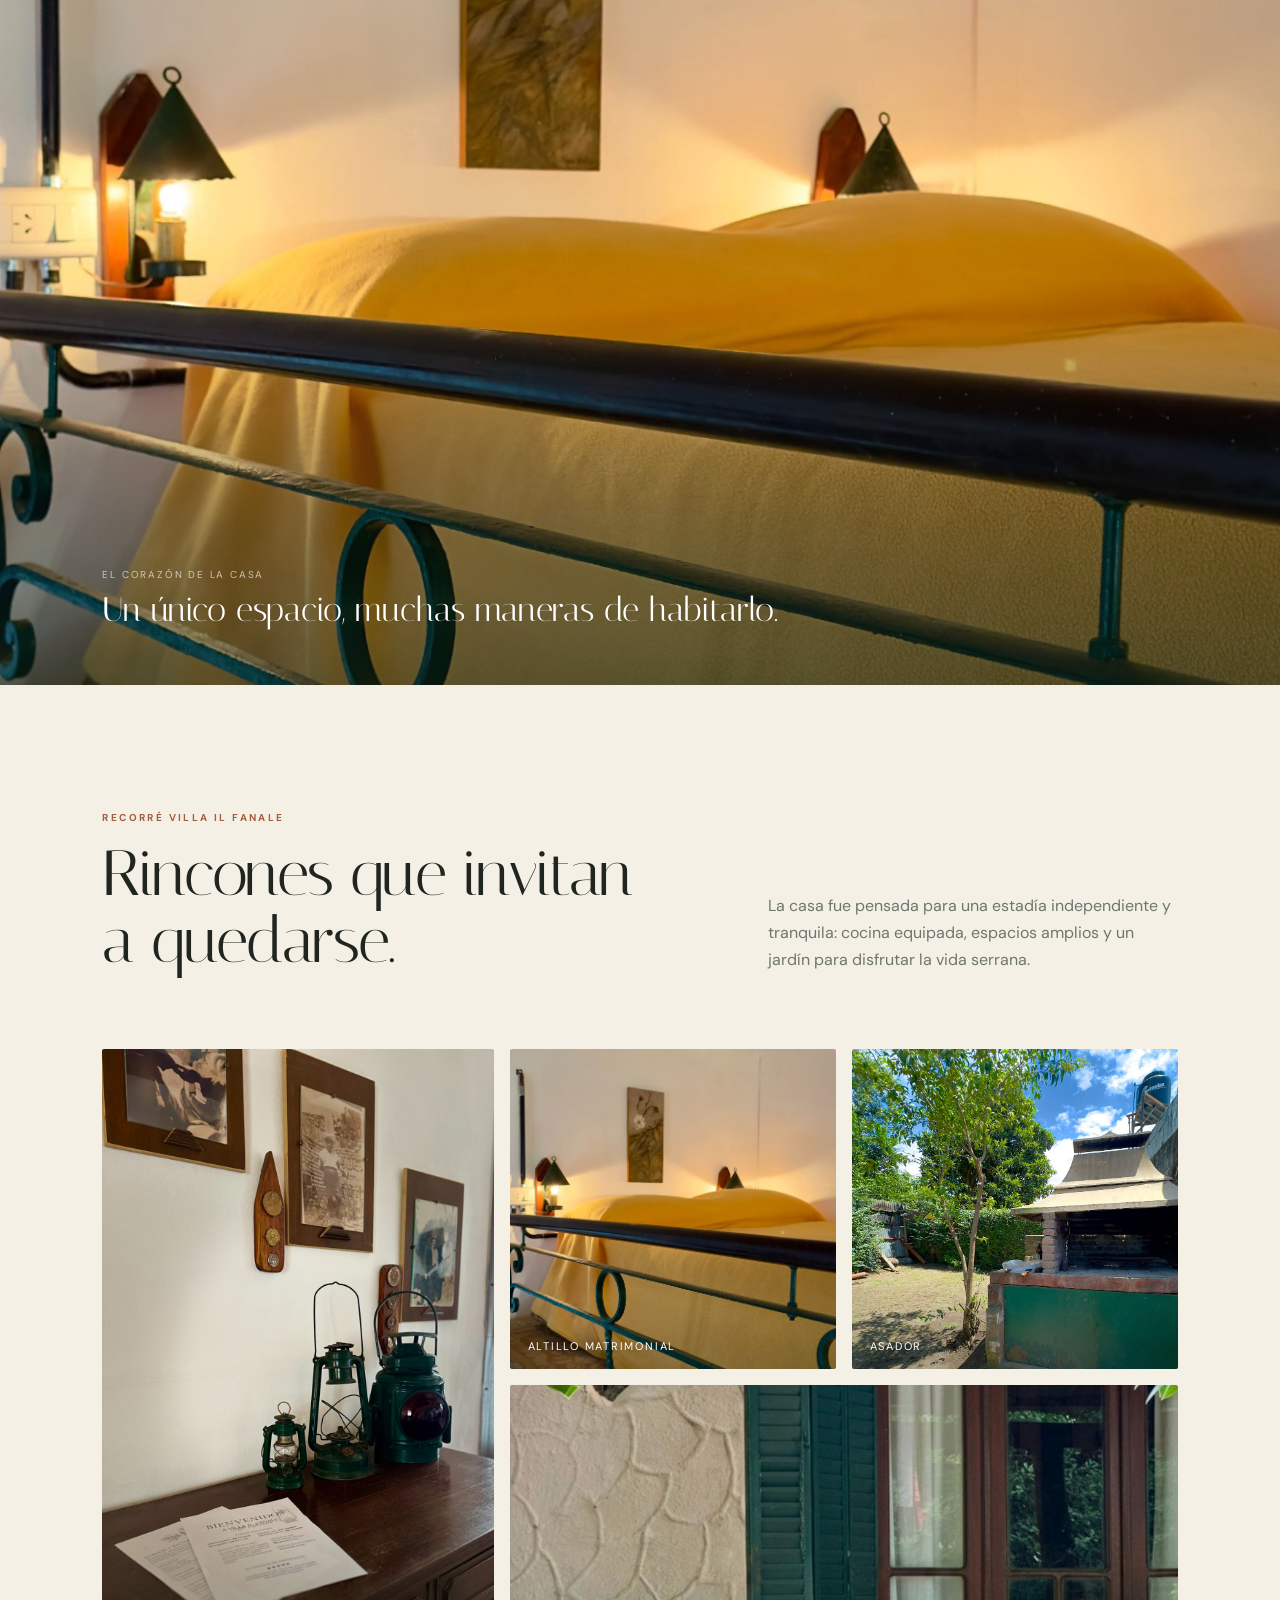
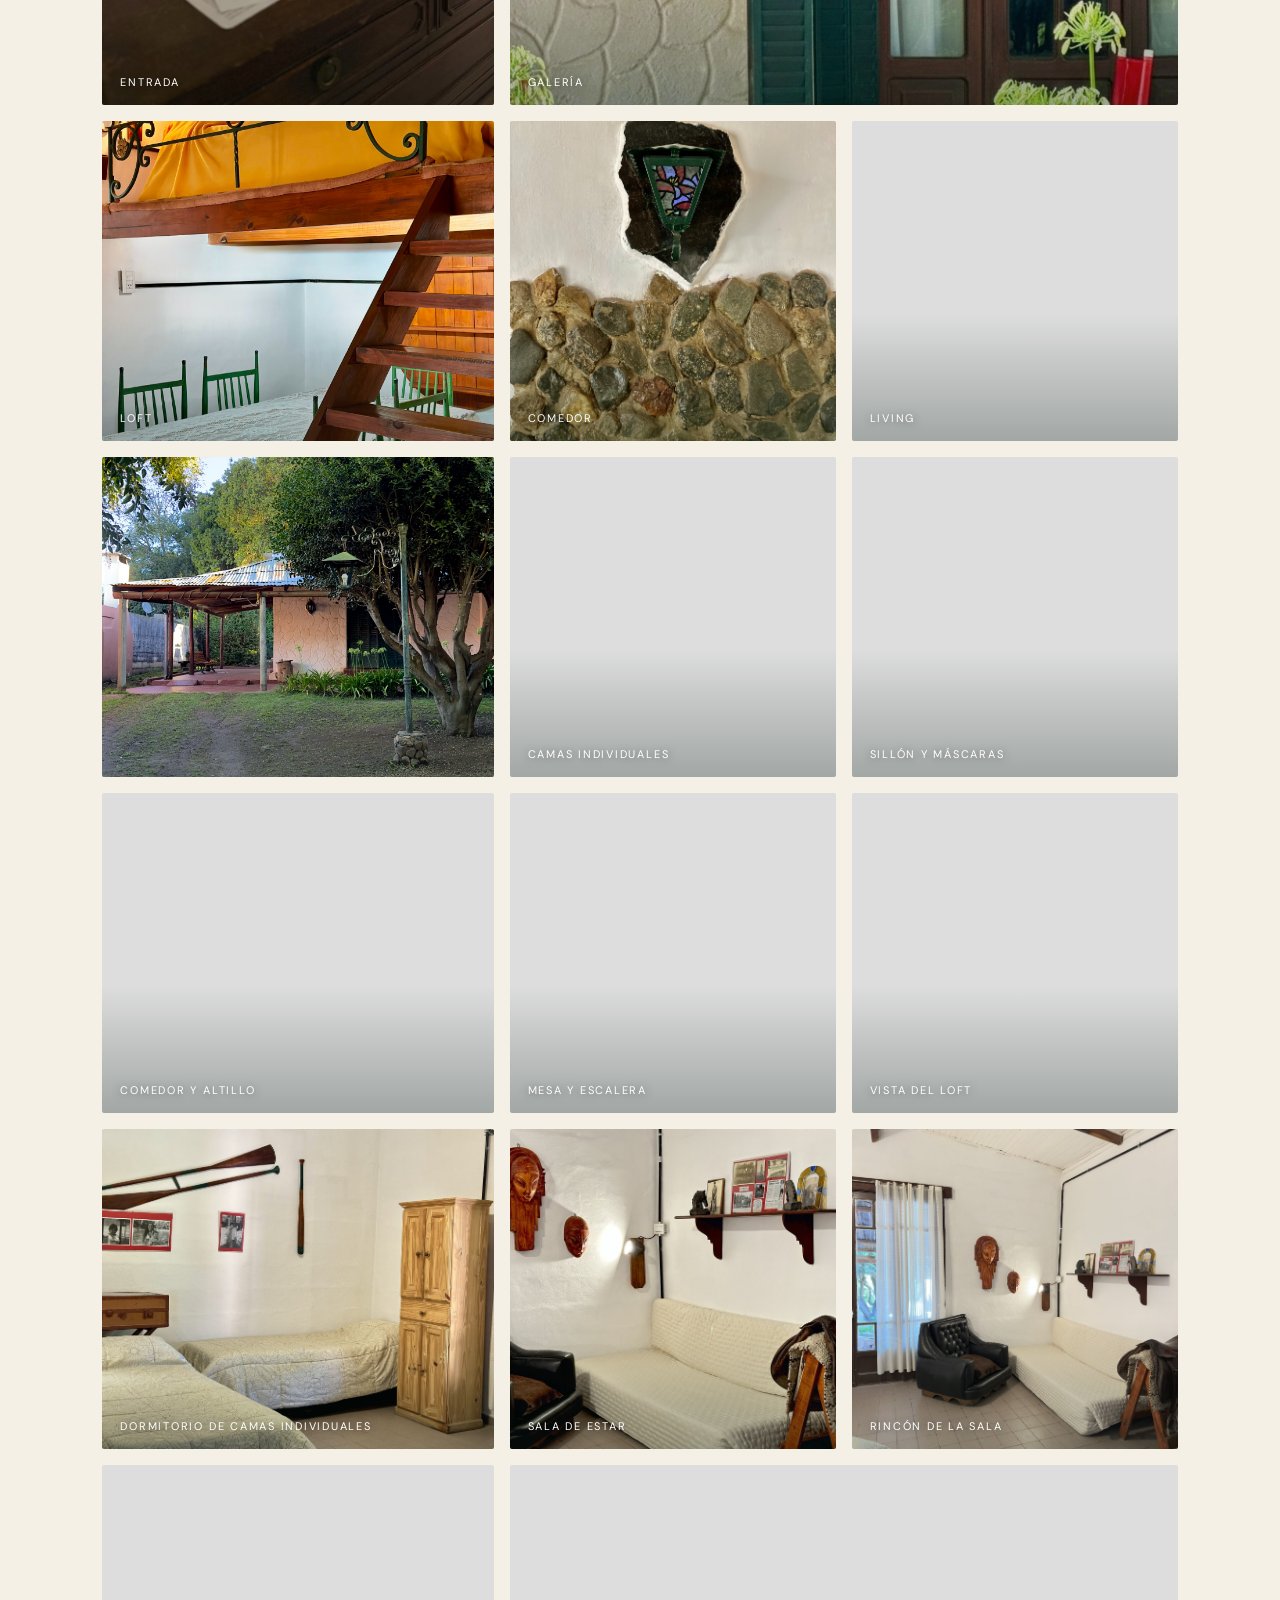
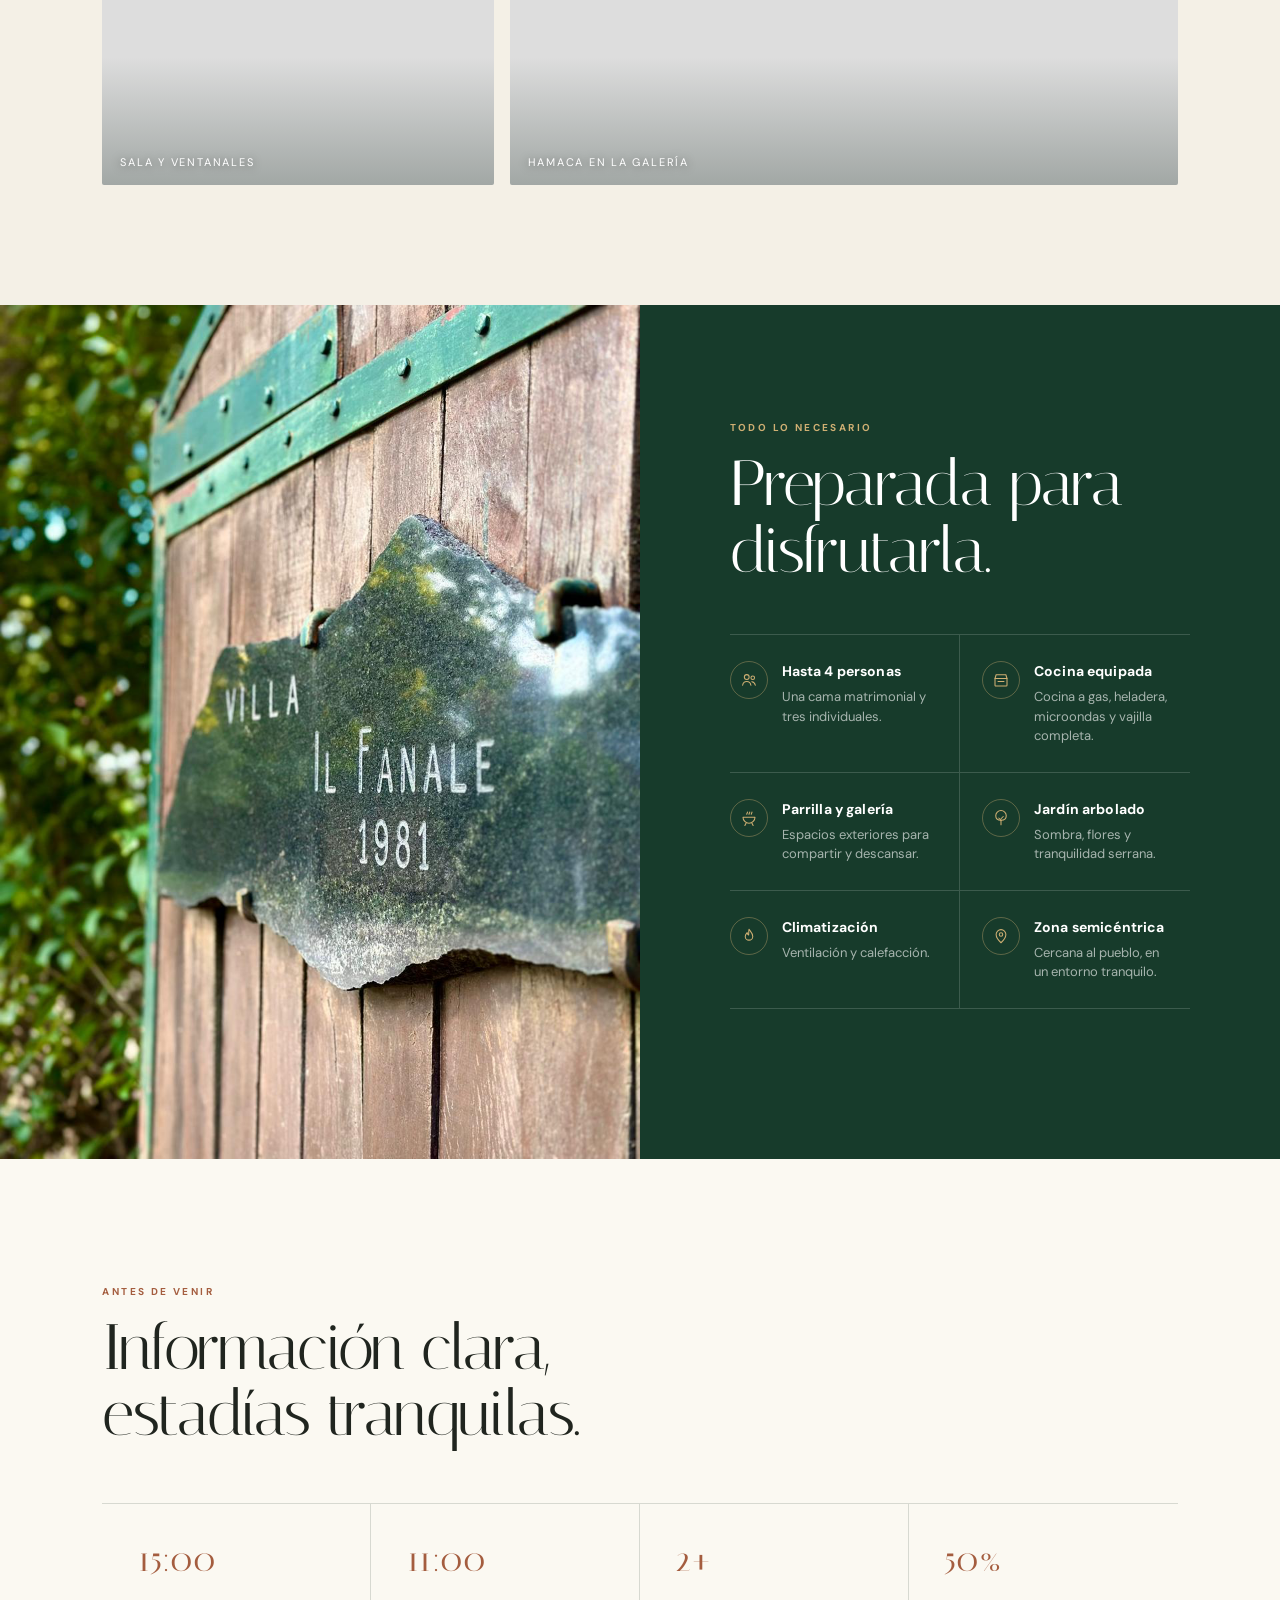
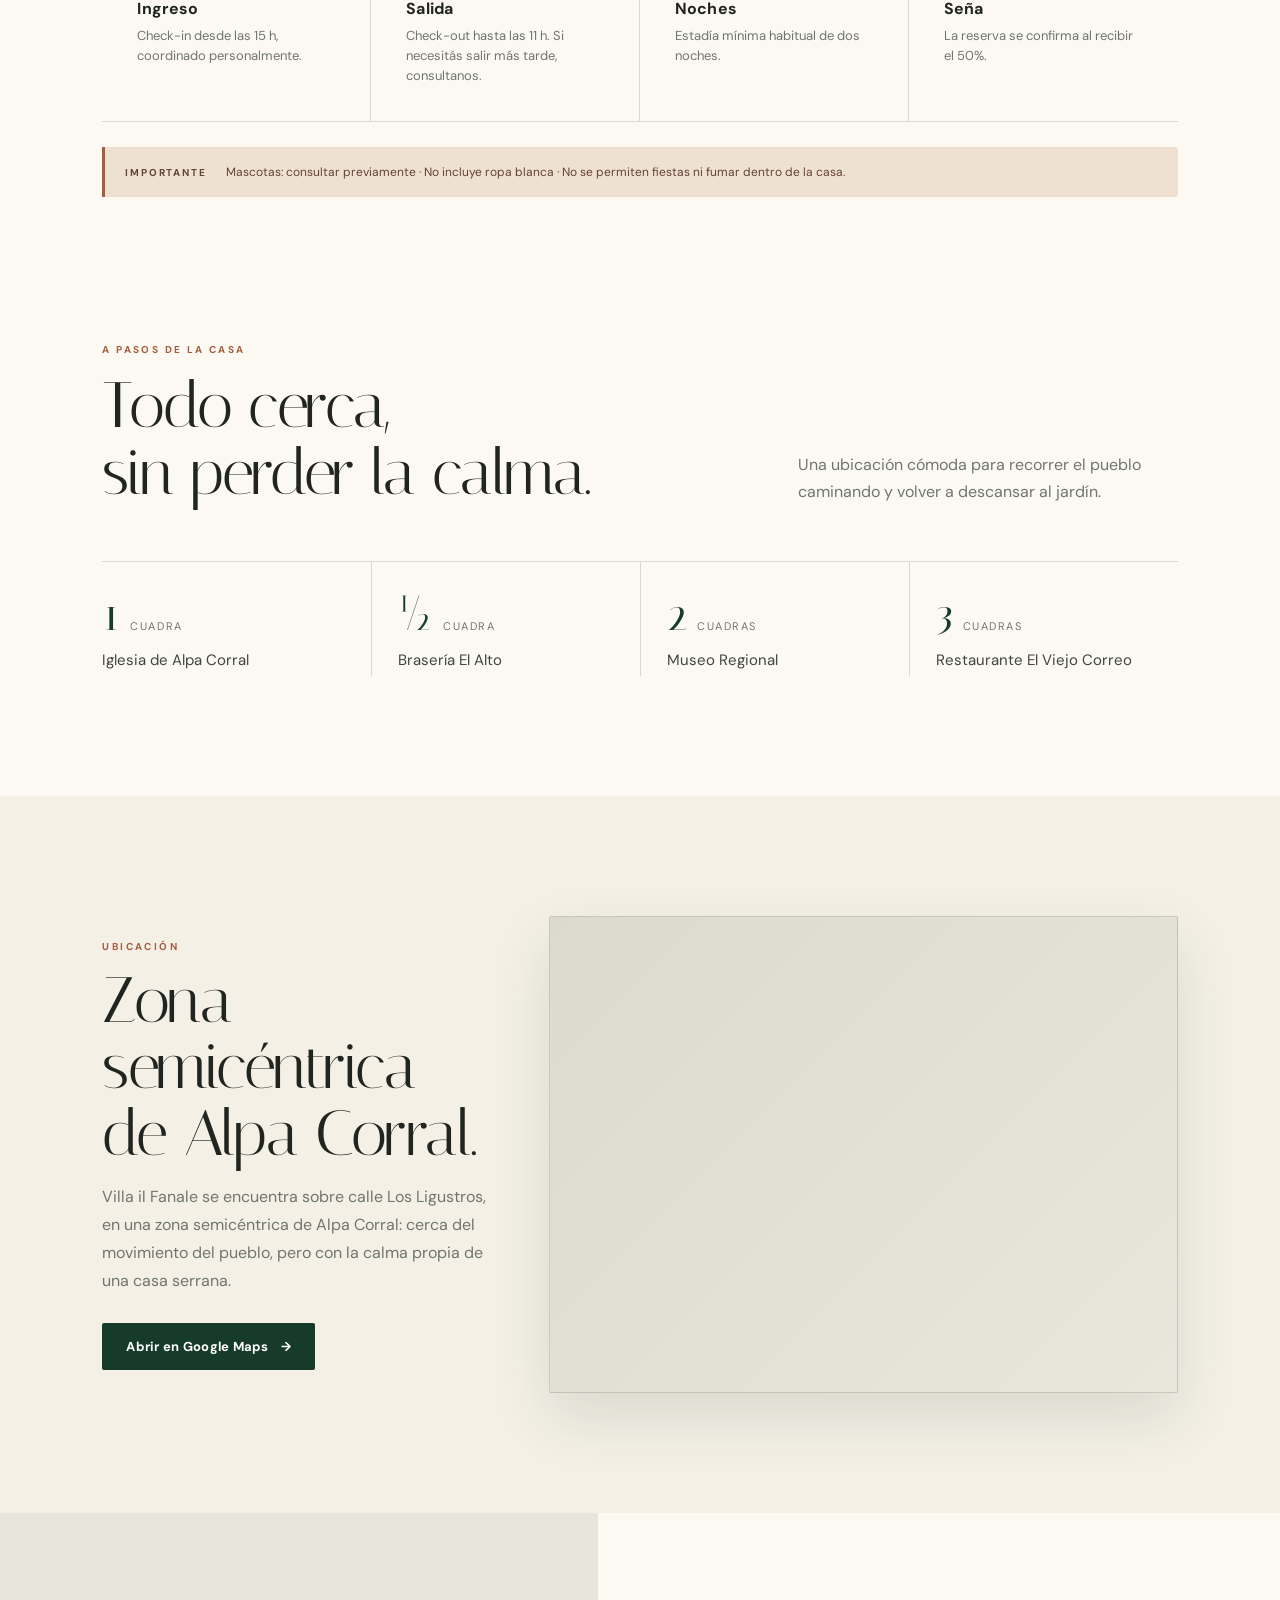
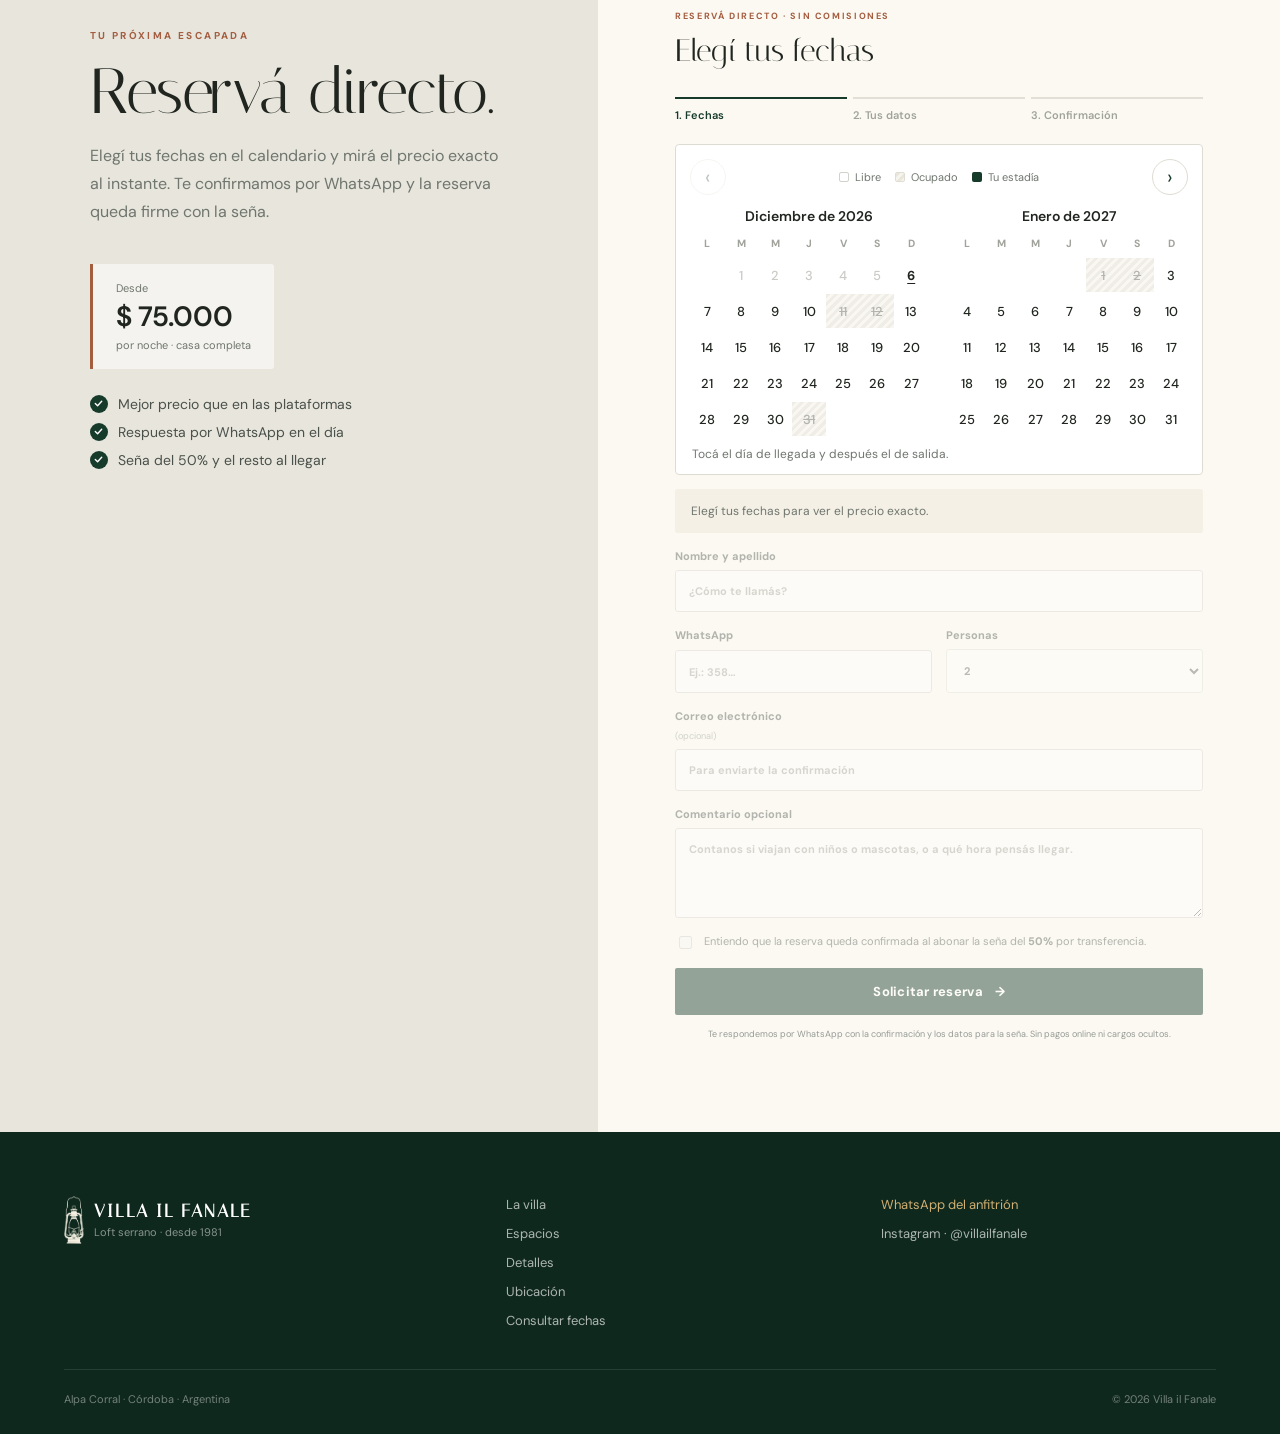
==== commit 36918bb5: "Portada: video de fondo (sin sonido, en bucle) Co-Authored-By: Claude Sonnet 5.5 <noreply@anthropic." ====
--- a/reservar/index.html
+++ b/reservar/index.html
@@ -17,7 +17,7 @@
   <link rel="preconnect" href="https://fonts.googleapis.com">
   <link rel="preconnect" href="https://fonts.gstatic.com" crossorigin>
   <link href="https://fonts.googleapis.com/css2?family=DM+Sans:opsz,wght@9..40,400;9..40,500;9..40,600;9..40,700&family=Italiana&display=swap" rel="stylesheet">
-  <link rel="stylesheet" href="public.css?v=8">
+  <link rel="stylesheet" href="public.css?v=9">
 </head>
 <body>
   <header class="site-header" id="header">
@@ -37,6 +37,7 @@
 
   <main>
     <section class="public-hero" id="inicio">
+      <video class="hero-video" id="hero-video" muted loop playsinline preload="auto" aria-hidden="true" tabindex="-1"><source src="../assets/portada.mp4" type="video/mp4"></video>
       <div class="hero-shade"></div>
       <div class="hero-content">
         <span class="public-eyebrow" id="hero-eyebrow">ALPA CORRAL · CÓRDOBA</span>
@@ -219,6 +220,6 @@
   <a class="whatsapp-float" data-whatsapp target="_blank" rel="noopener" aria-label="Escribir por WhatsApp"><svg viewBox="0 0 24 24" aria-hidden="true"><path d="M12 3.2a8.8 8.8 0 0 0-7.6 13.2L3.2 20.8l4.5-1.2A8.8 8.8 0 1 0 12 3.2z"/><path d="M8.7 8.2c.2-.4.4-.4.7-.4h.5c.2 0 .4 0 .5.4l.7 1.7c.1.2 0 .4-.1.5l-.5.6c-.1.1-.2.3 0 .5.4.7 1 1.4 1.7 1.9.5.4 1 .6 1.3.8.2.1.3 0 .5-.1l.6-.7c.1-.2.3-.2.5-.1l1.6.8c.2.1.4.2.4.3 0 .4 0 1.1-.4 1.5-.4.5-1.2.9-1.9.8-1.1 0-2.6-.6-4-1.8-1.6-1.4-2.5-3-2.7-4-.2-.9.2-1.6.3-1.7z" class="fill"/></svg><span>Consultar</span></a>
 
   <script src="config.js"></script>
-  <script src="public.js?v=9"></script>
+  <script src="public.js?v=10"></script>
 </body>
 </html>
--- a/reservar/public.css
+++ b/reservar/public.css
@@ -259,3 +259,8 @@
 .booking-copy>*{max-width:520px}
 @media(min-width:901px){.booking-copy{position:sticky;top:0;align-self:start;min-height:100svh}}
 @media(max-width:580px){.booking-copy{padding-bottom:50px}}
+
+/* Video de fondo en la portada */
+.hero-video{position:absolute;inset:0;width:100%;height:100%;object-fit:cover;opacity:0;transition:opacity 1.2s ease}
+.hero-video.on{opacity:1}
+@media(prefers-reduced-motion:reduce){.hero-video{display:none}}
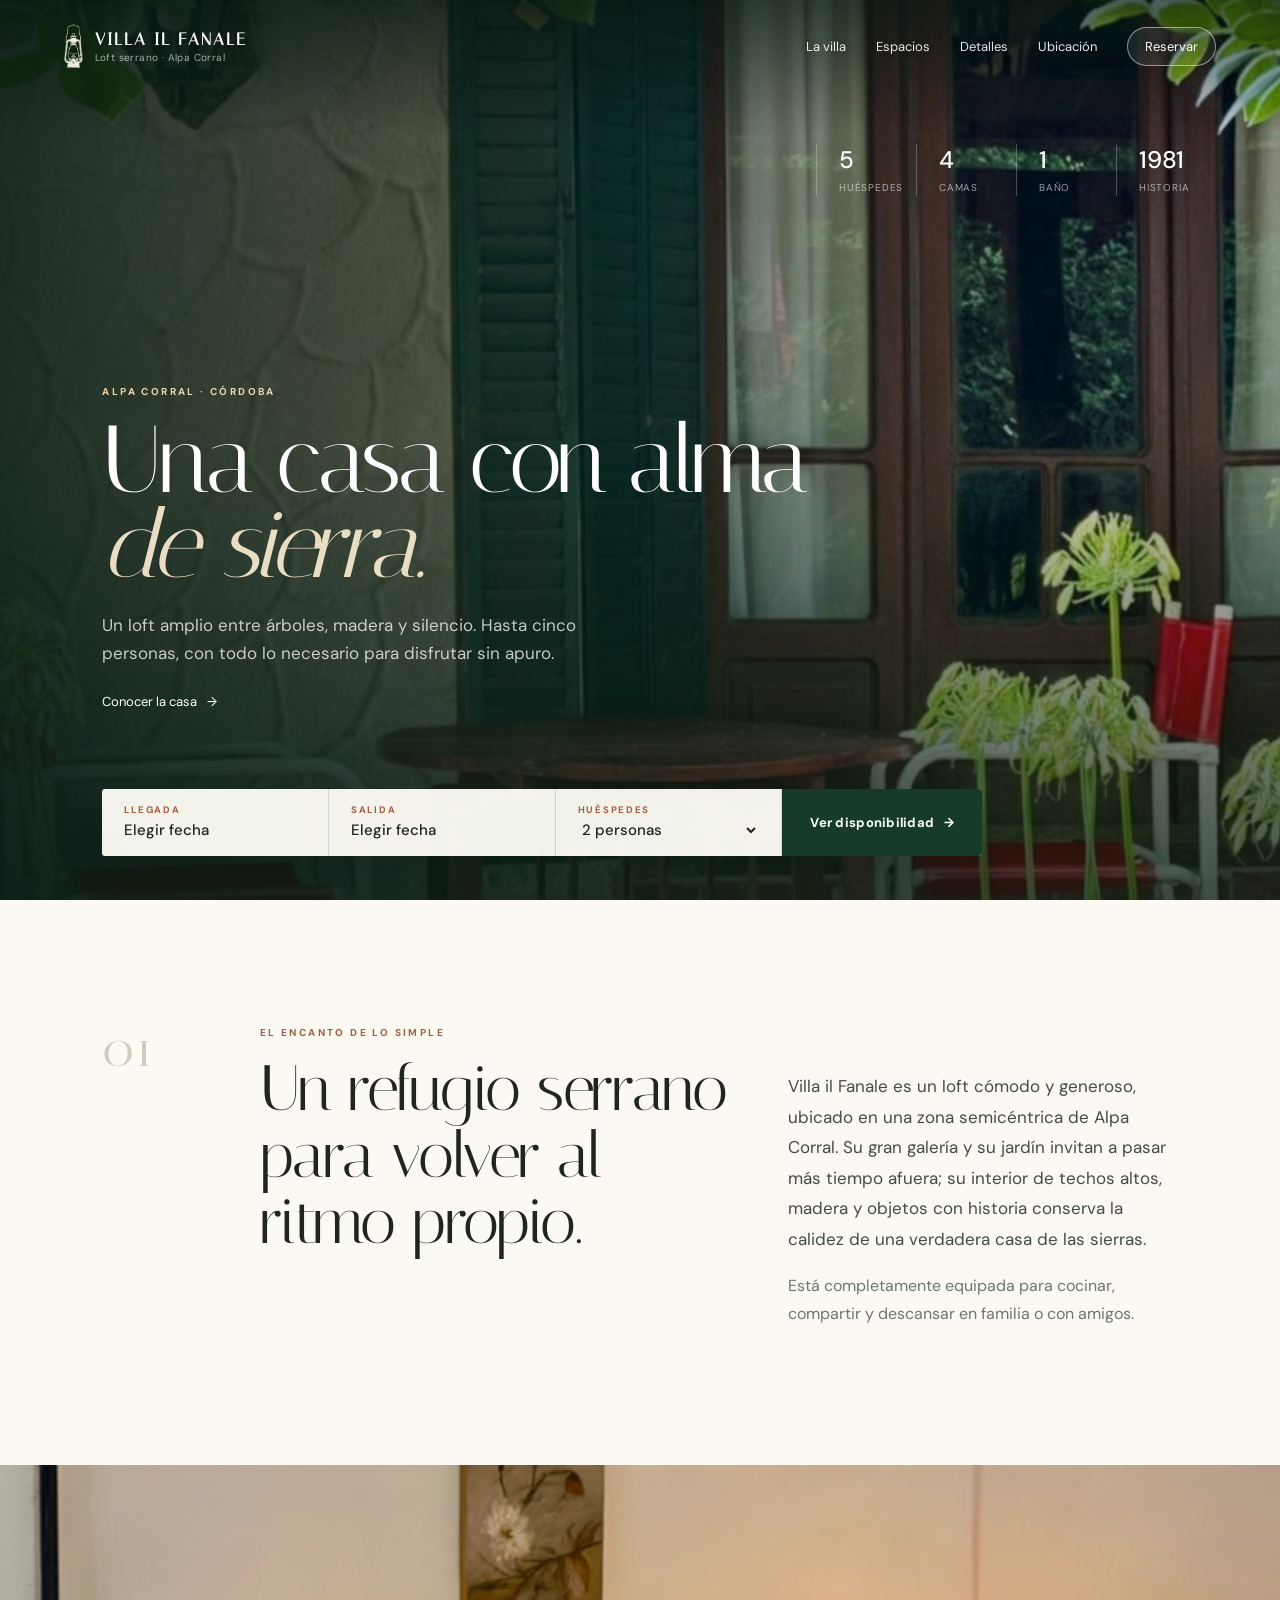
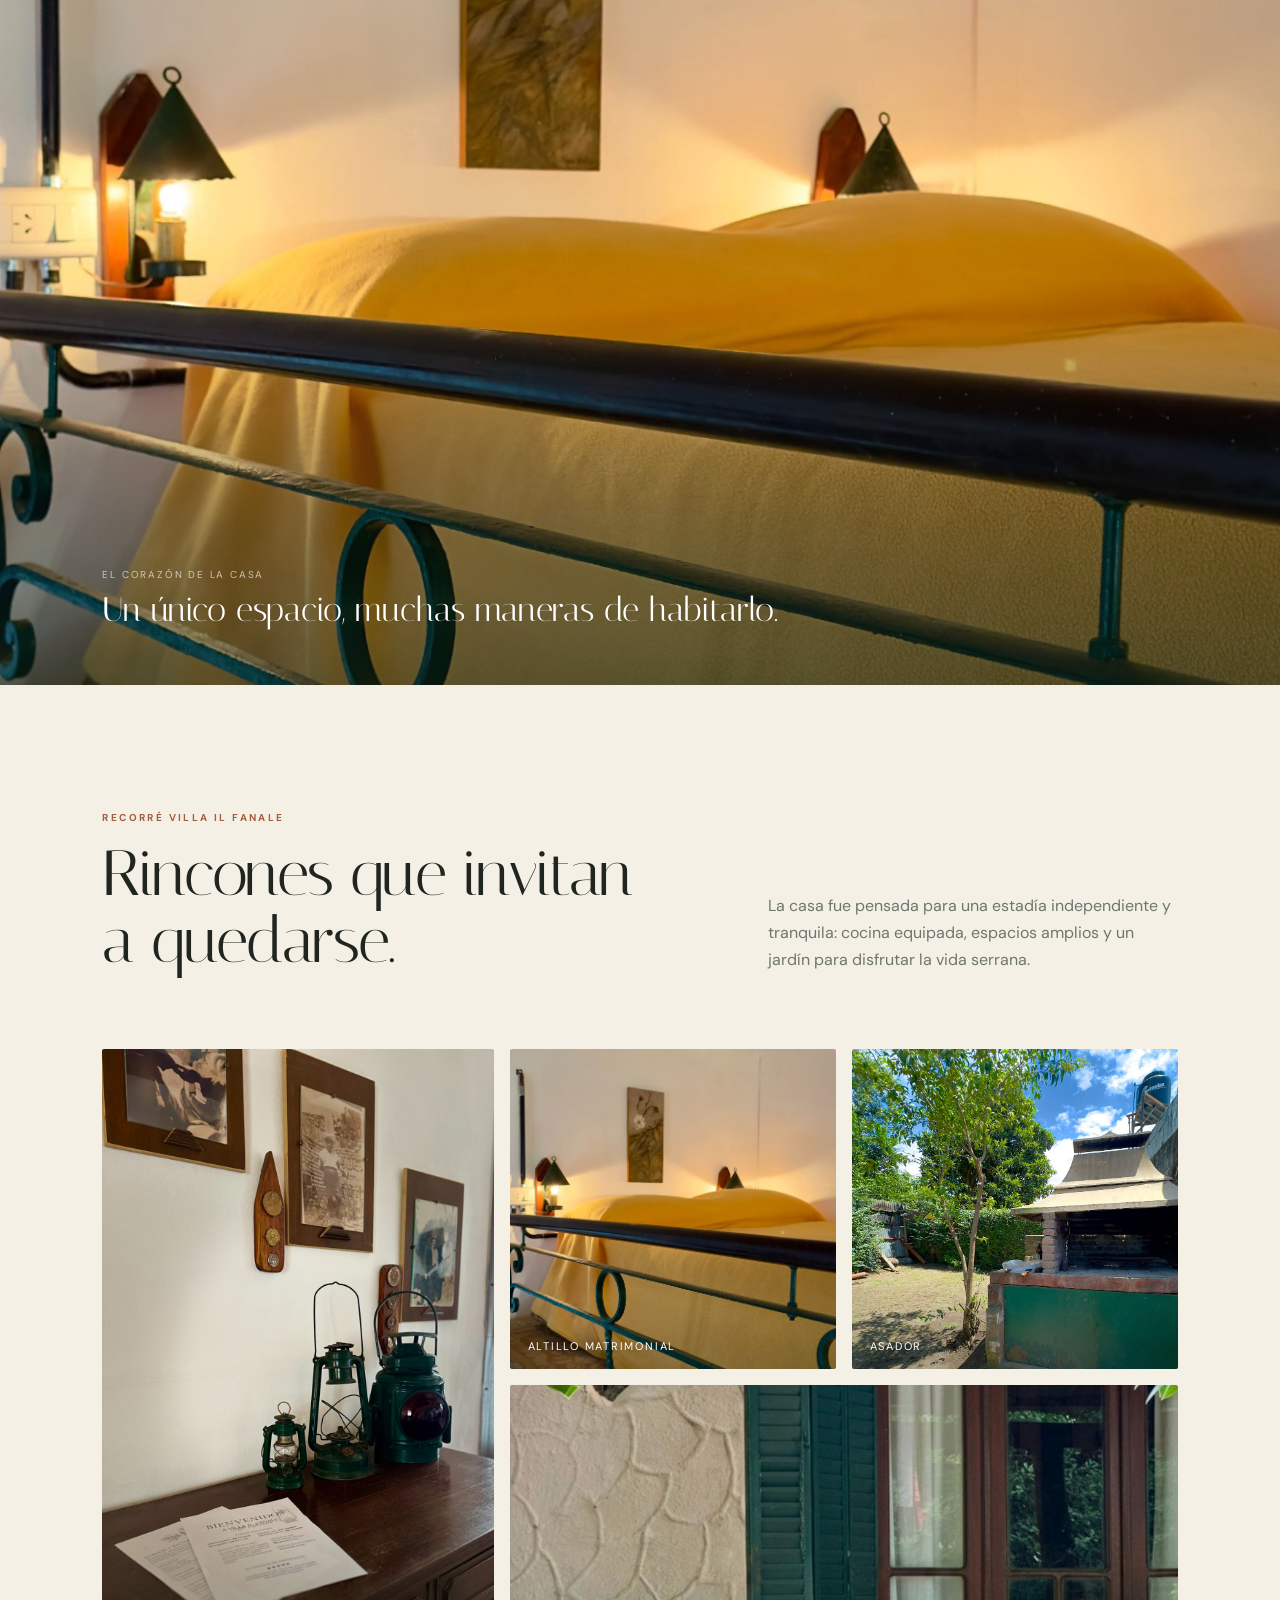
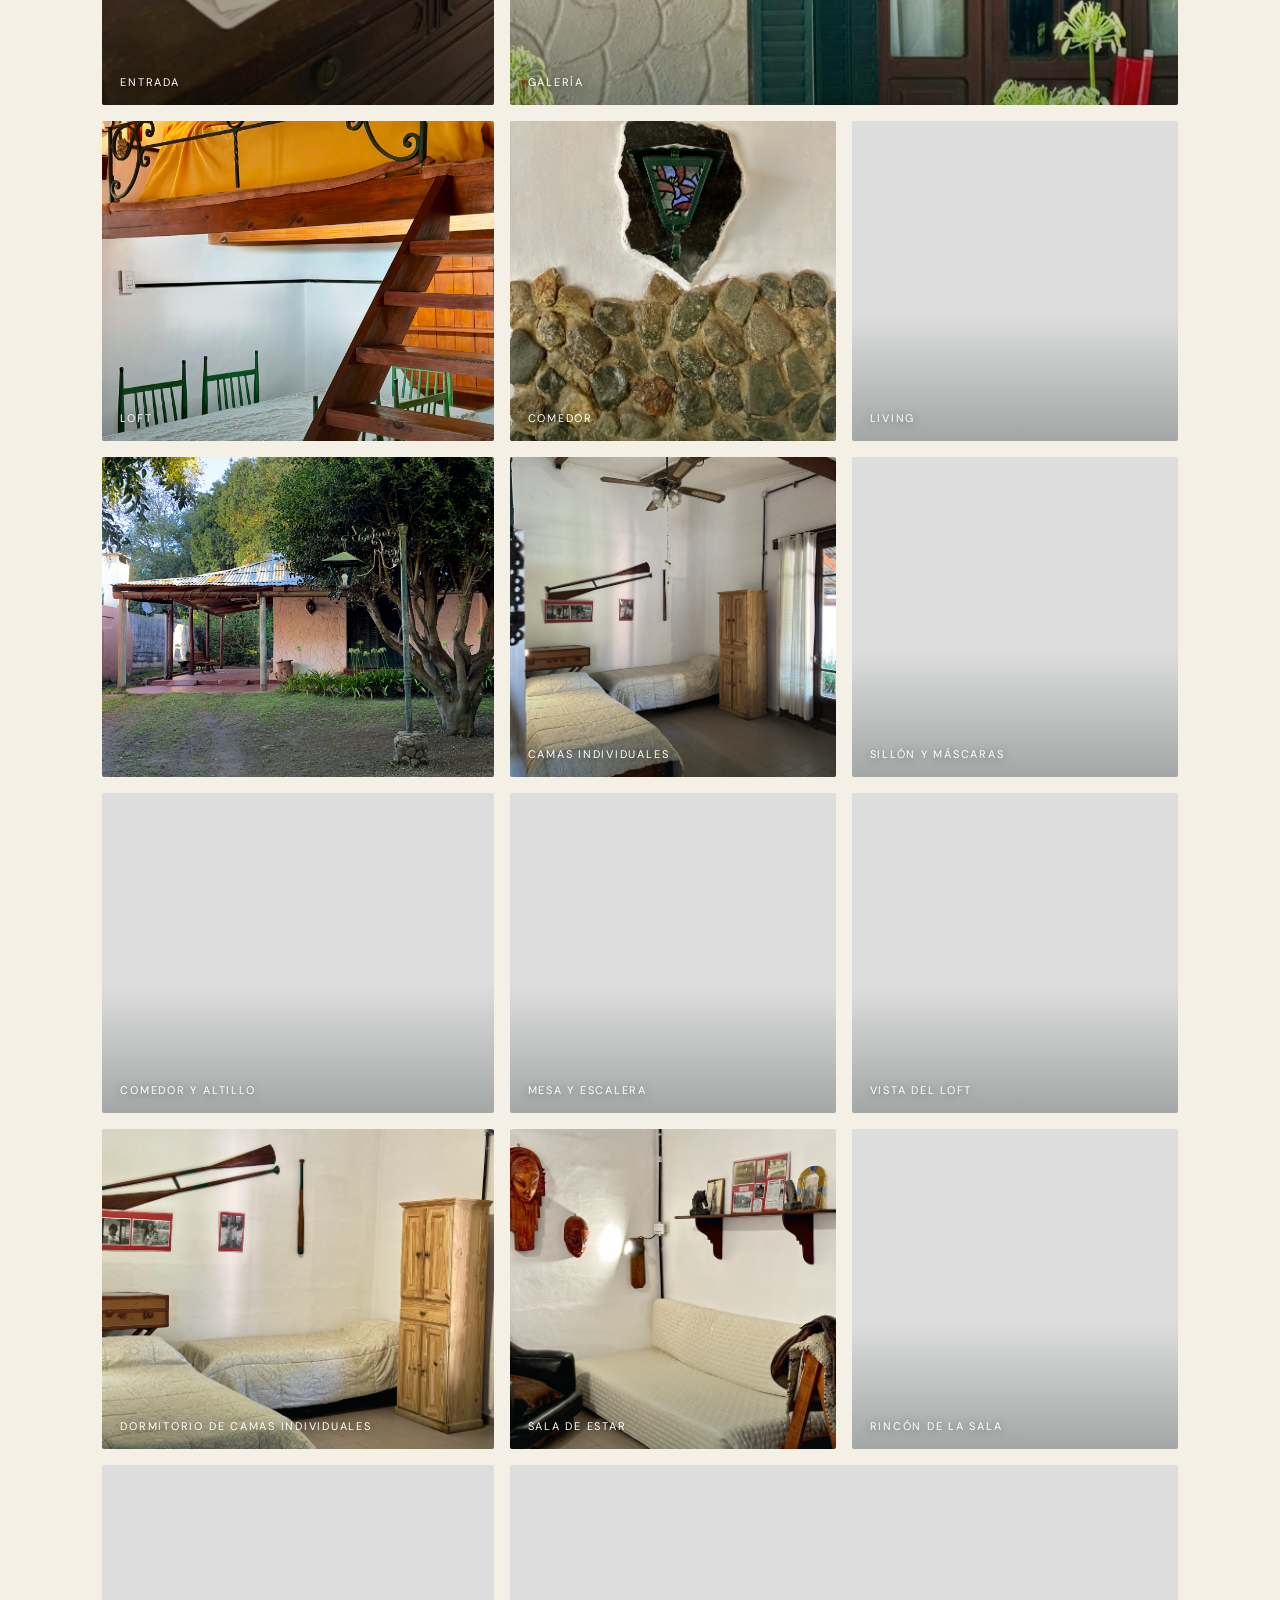
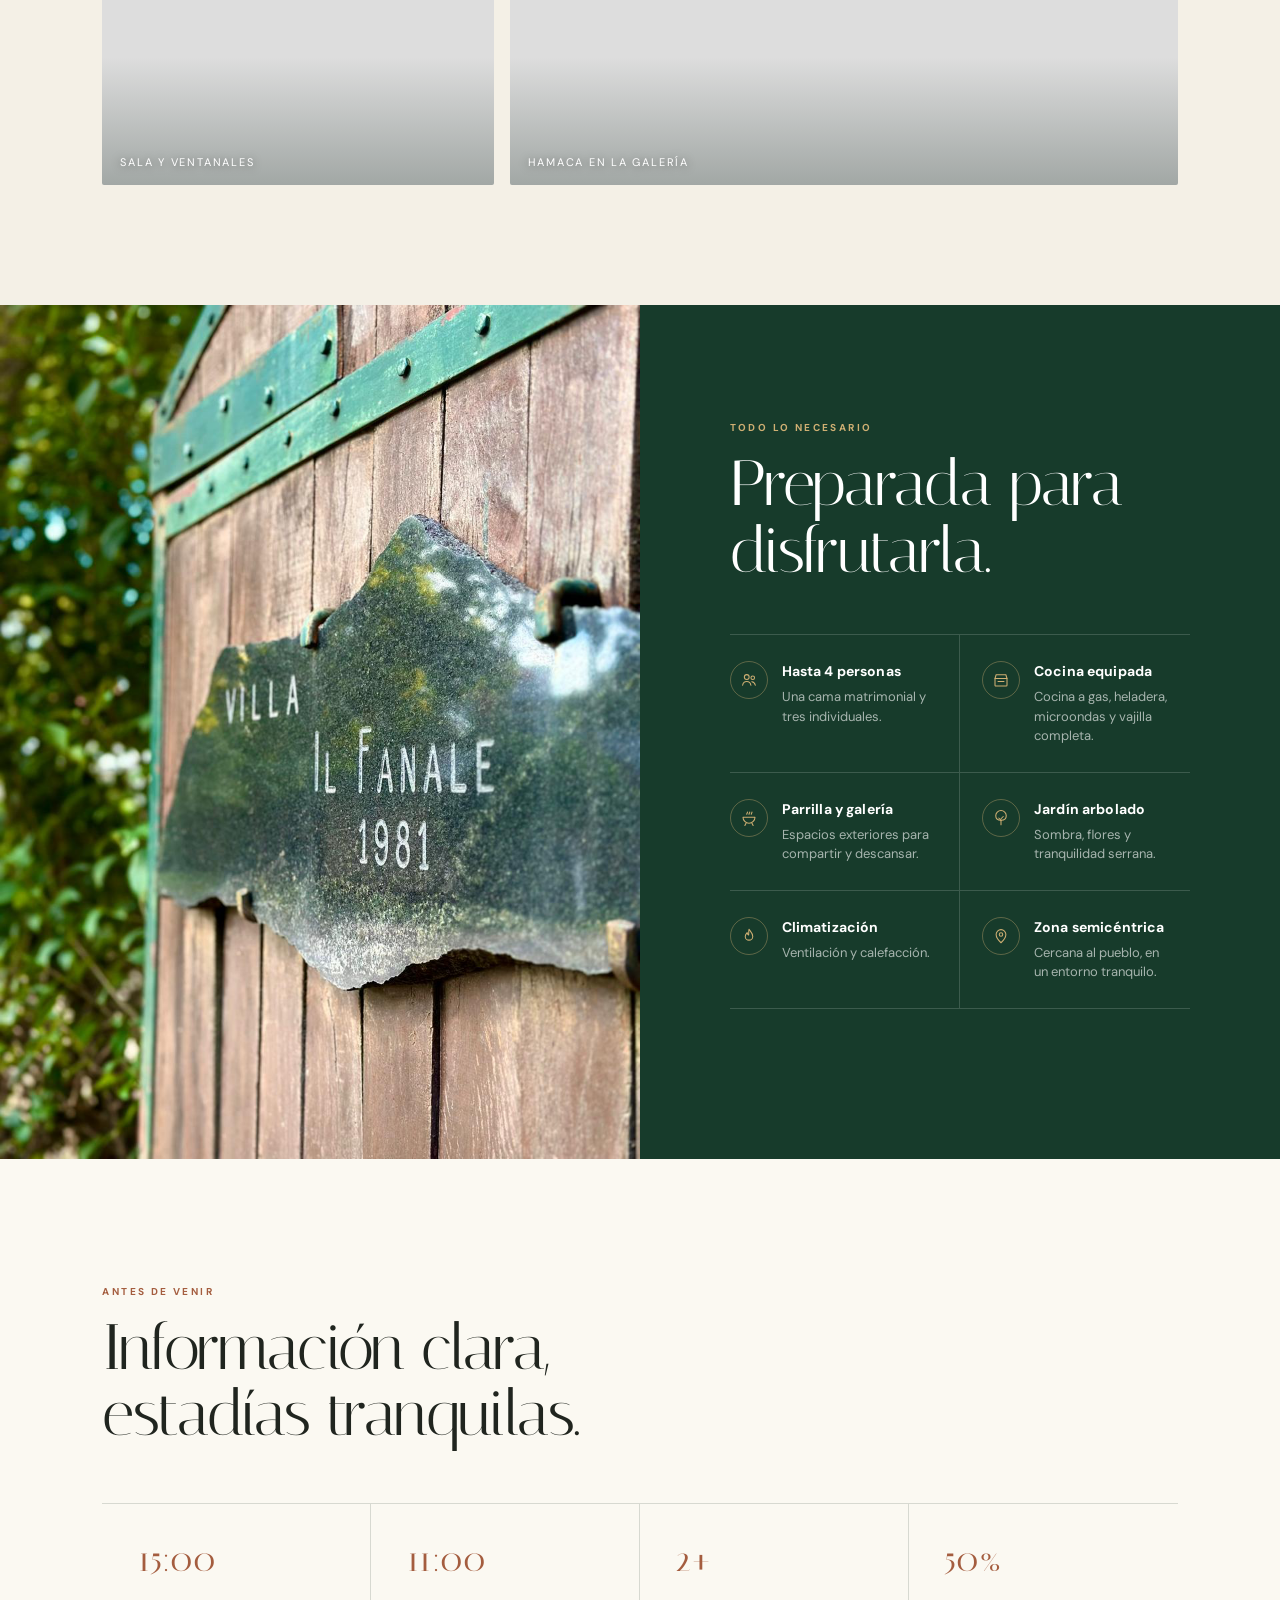
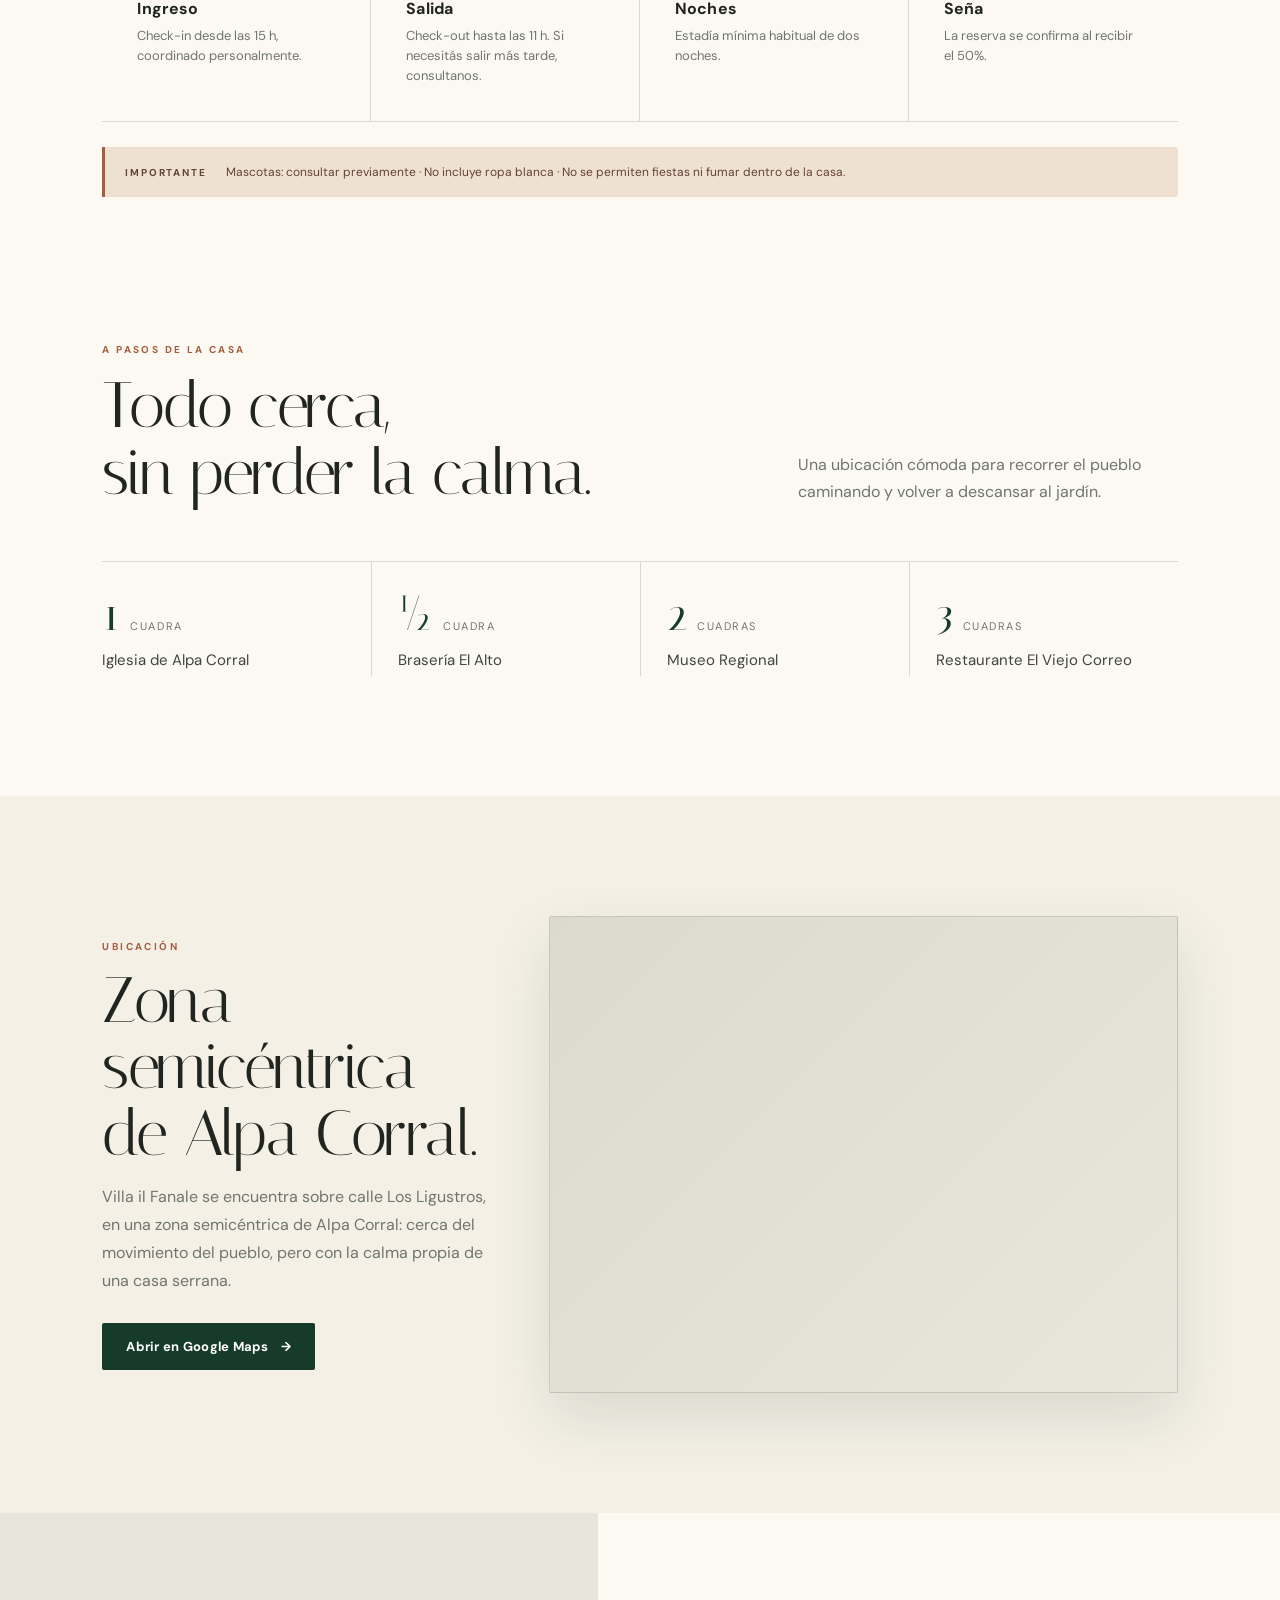
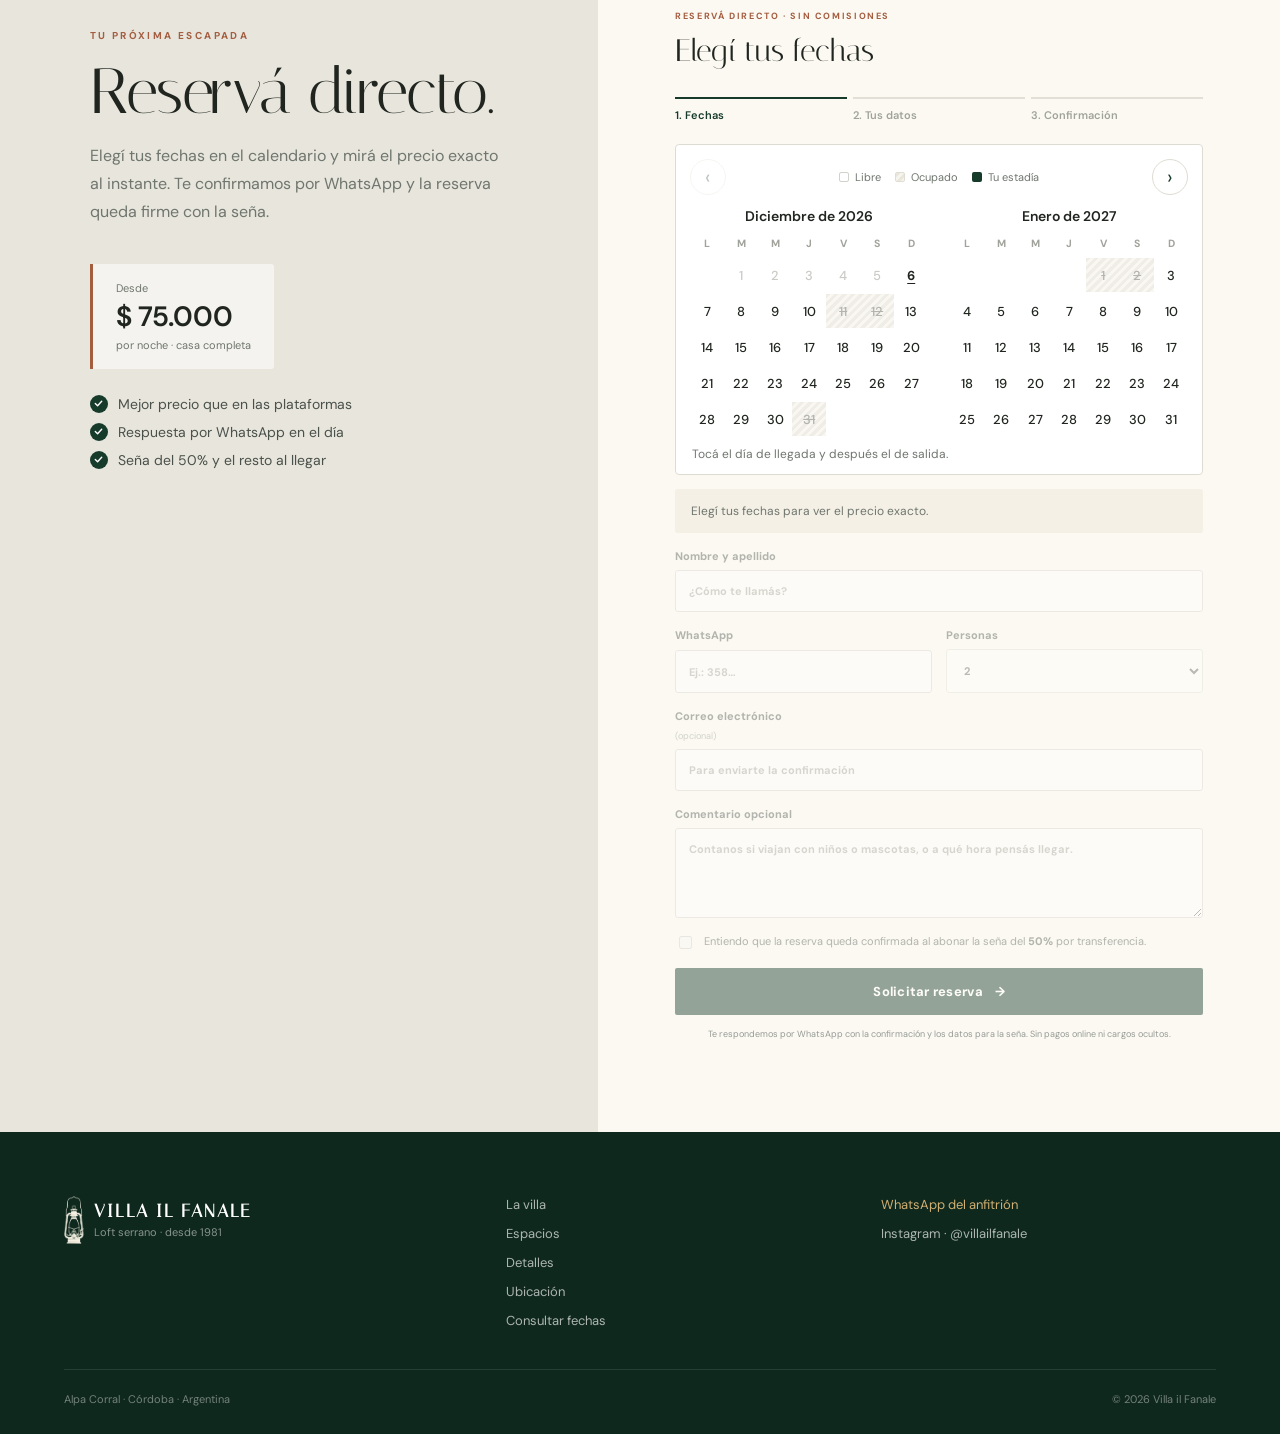
==== commit c656caf9: "Portada: video recodificado a 720p con menos artefactos Co-Authored-By: Claude Sonnet 5.5 <noreply@a" ====
--- a/reservar/index.html
+++ b/reservar/index.html
@@ -37,7 +37,7 @@
 
   <main>
     <section class="public-hero" id="inicio">
-      <video class="hero-video" id="hero-video" muted loop playsinline preload="auto" aria-hidden="true" tabindex="-1"><source src="../assets/portada.mp4" type="video/mp4"></video>
+      <video class="hero-video" id="hero-video" muted loop playsinline preload="auto" aria-hidden="true" tabindex="-1"><source src="../assets/portada.mp4?v=2" type="video/mp4"></video>
       <div class="hero-shade"></div>
       <div class="hero-content">
         <span class="public-eyebrow" id="hero-eyebrow">ALPA CORRAL · CÓRDOBA</span>
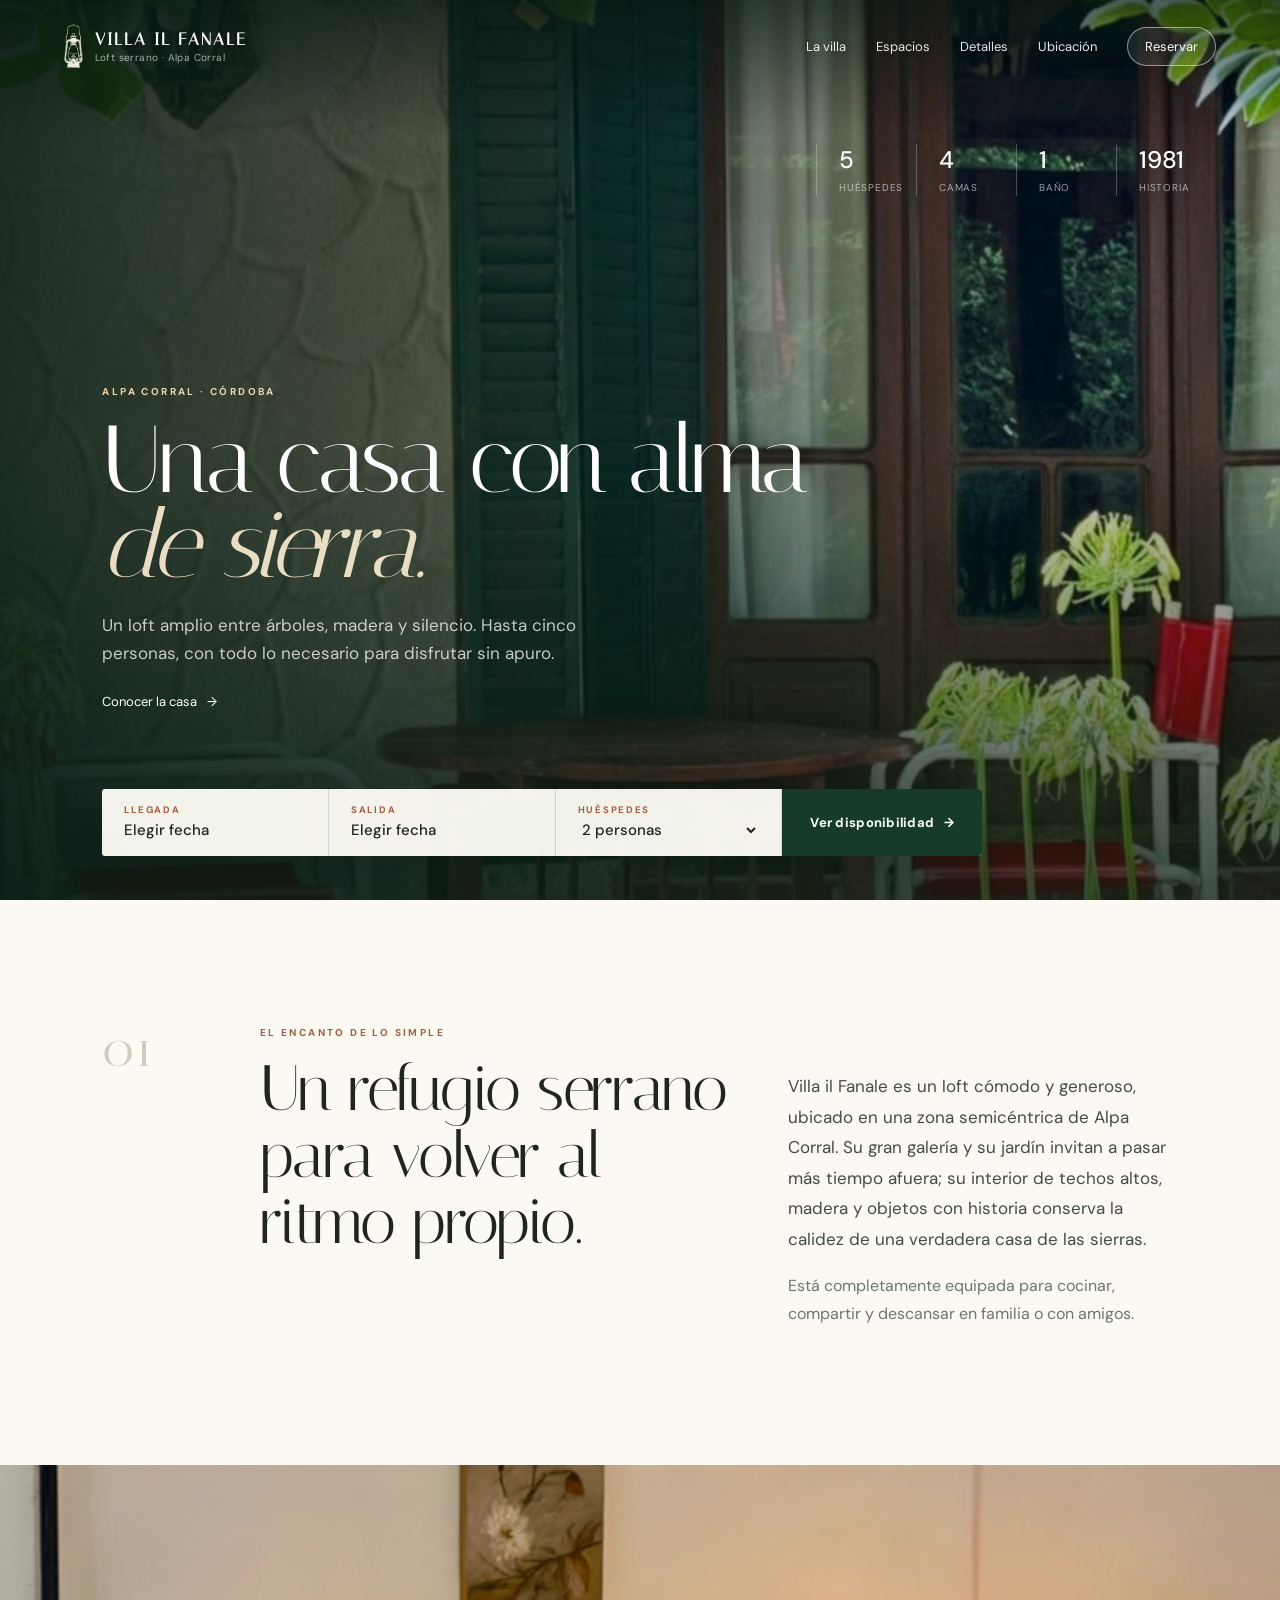
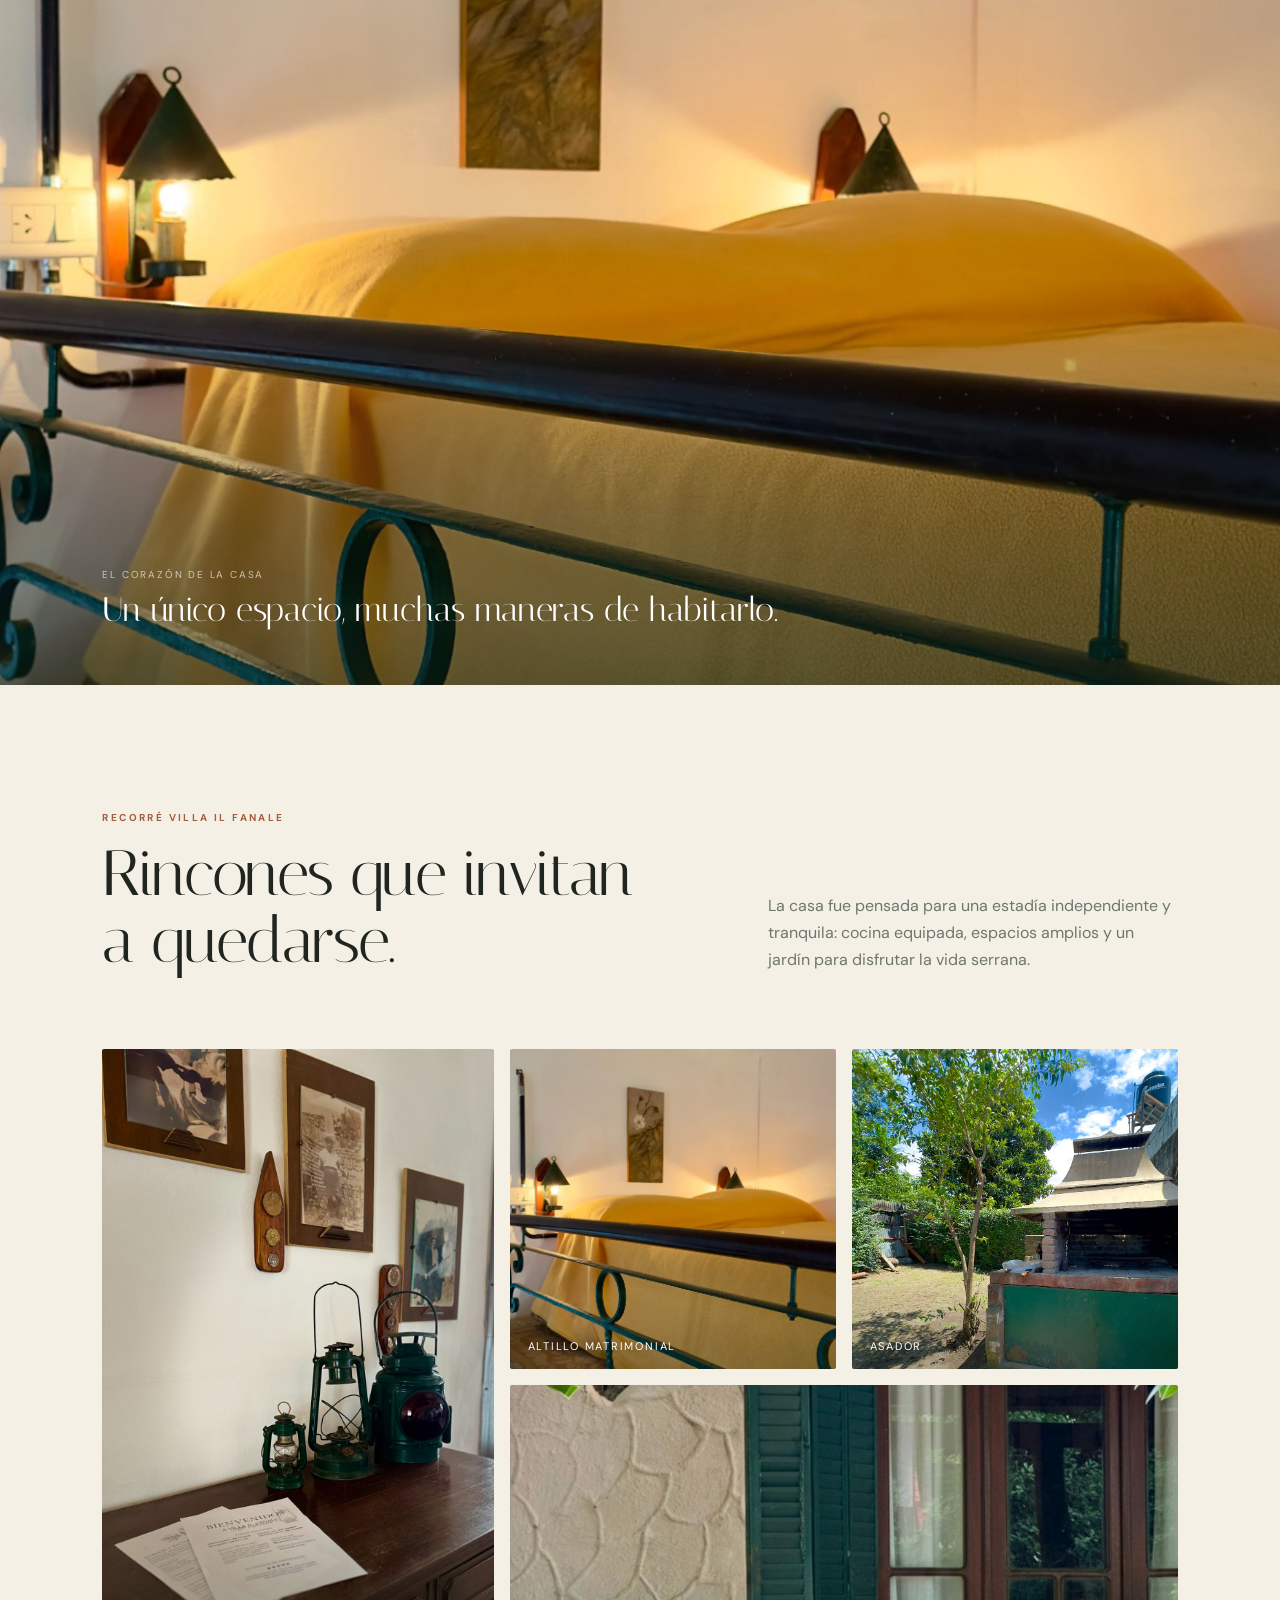
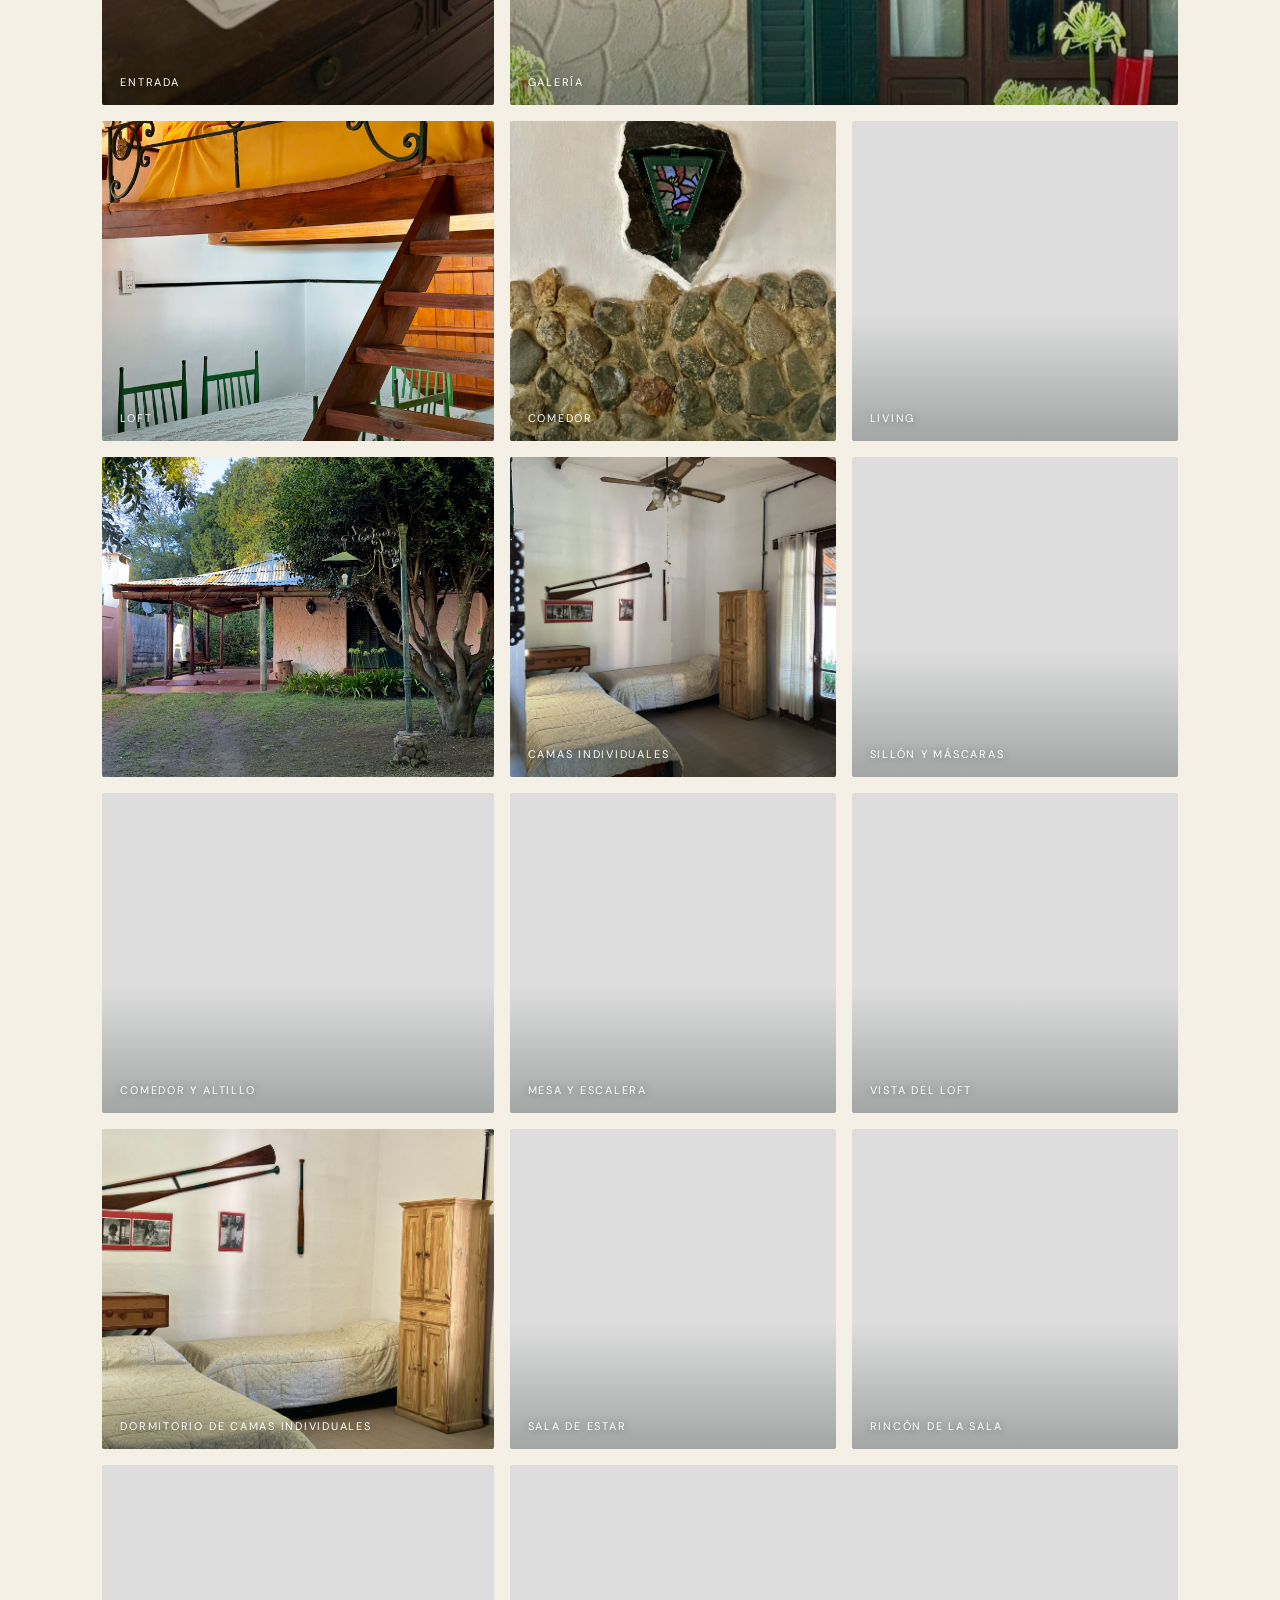
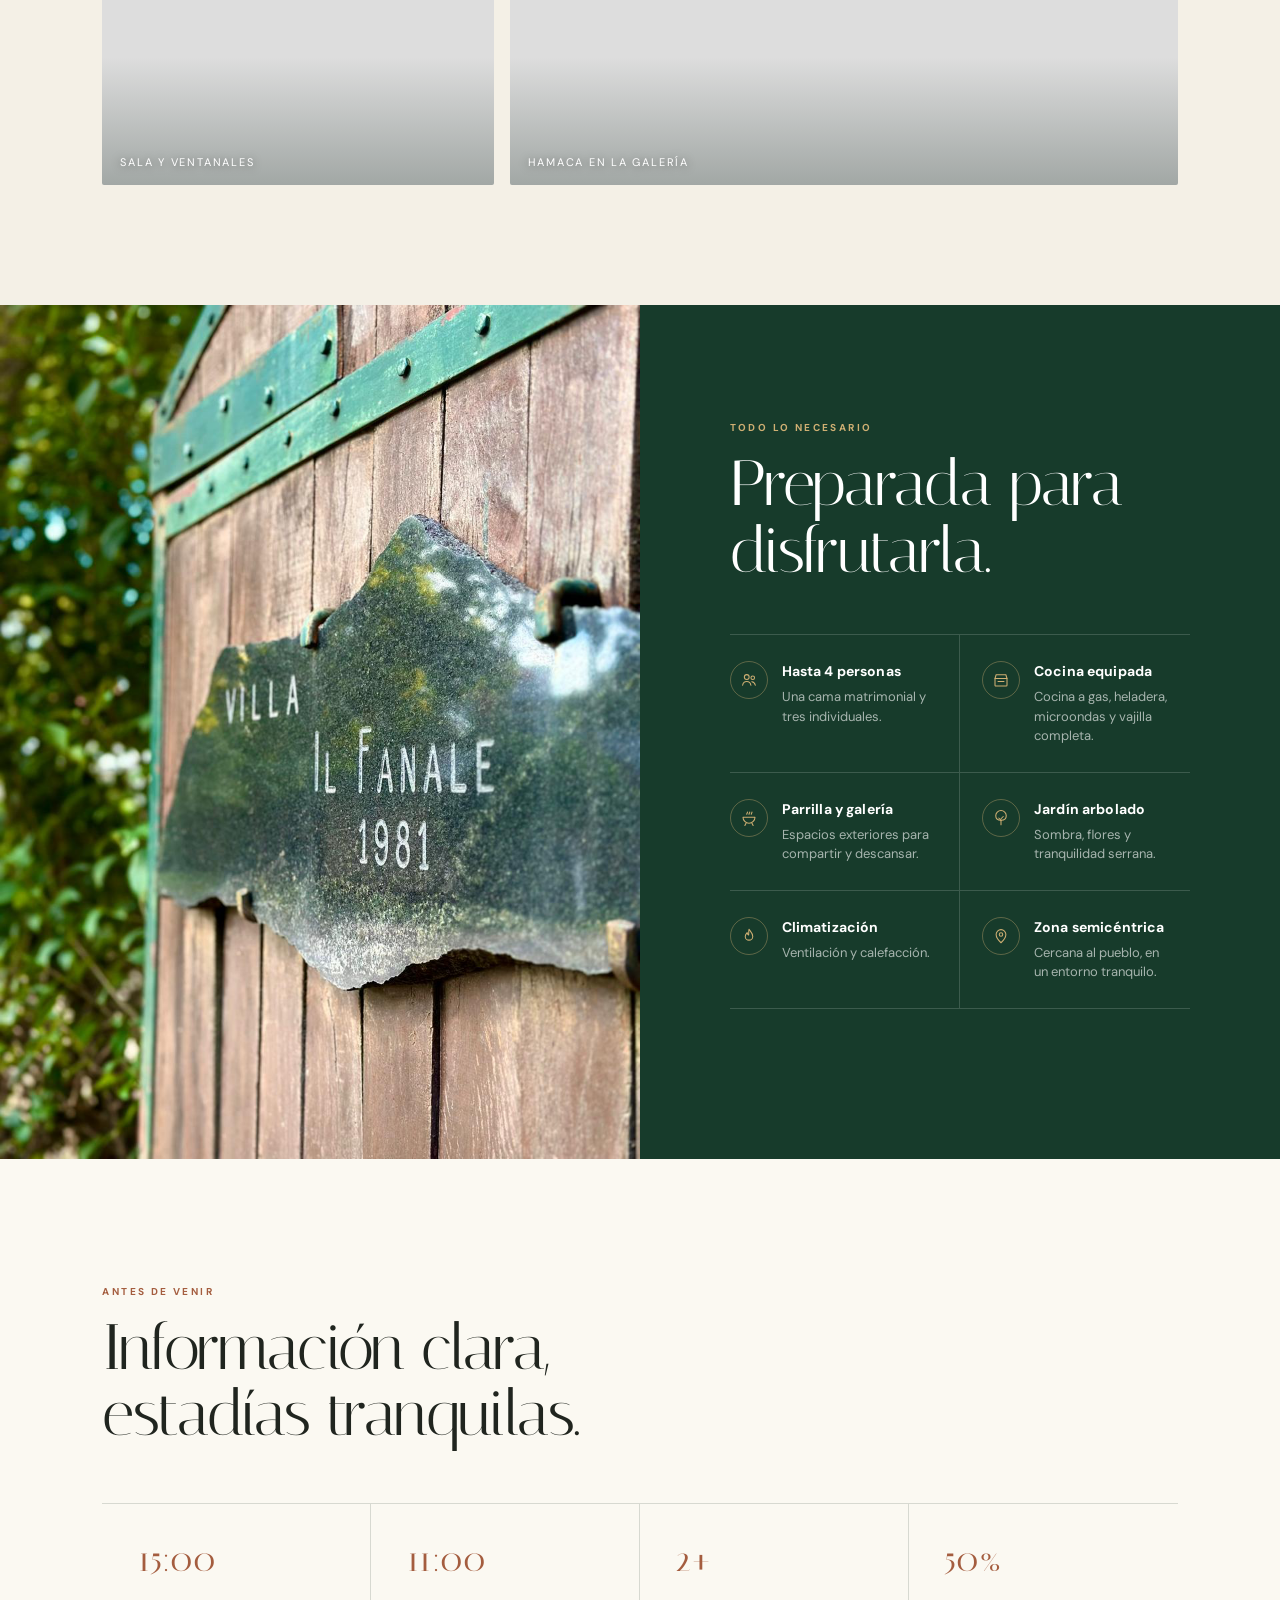
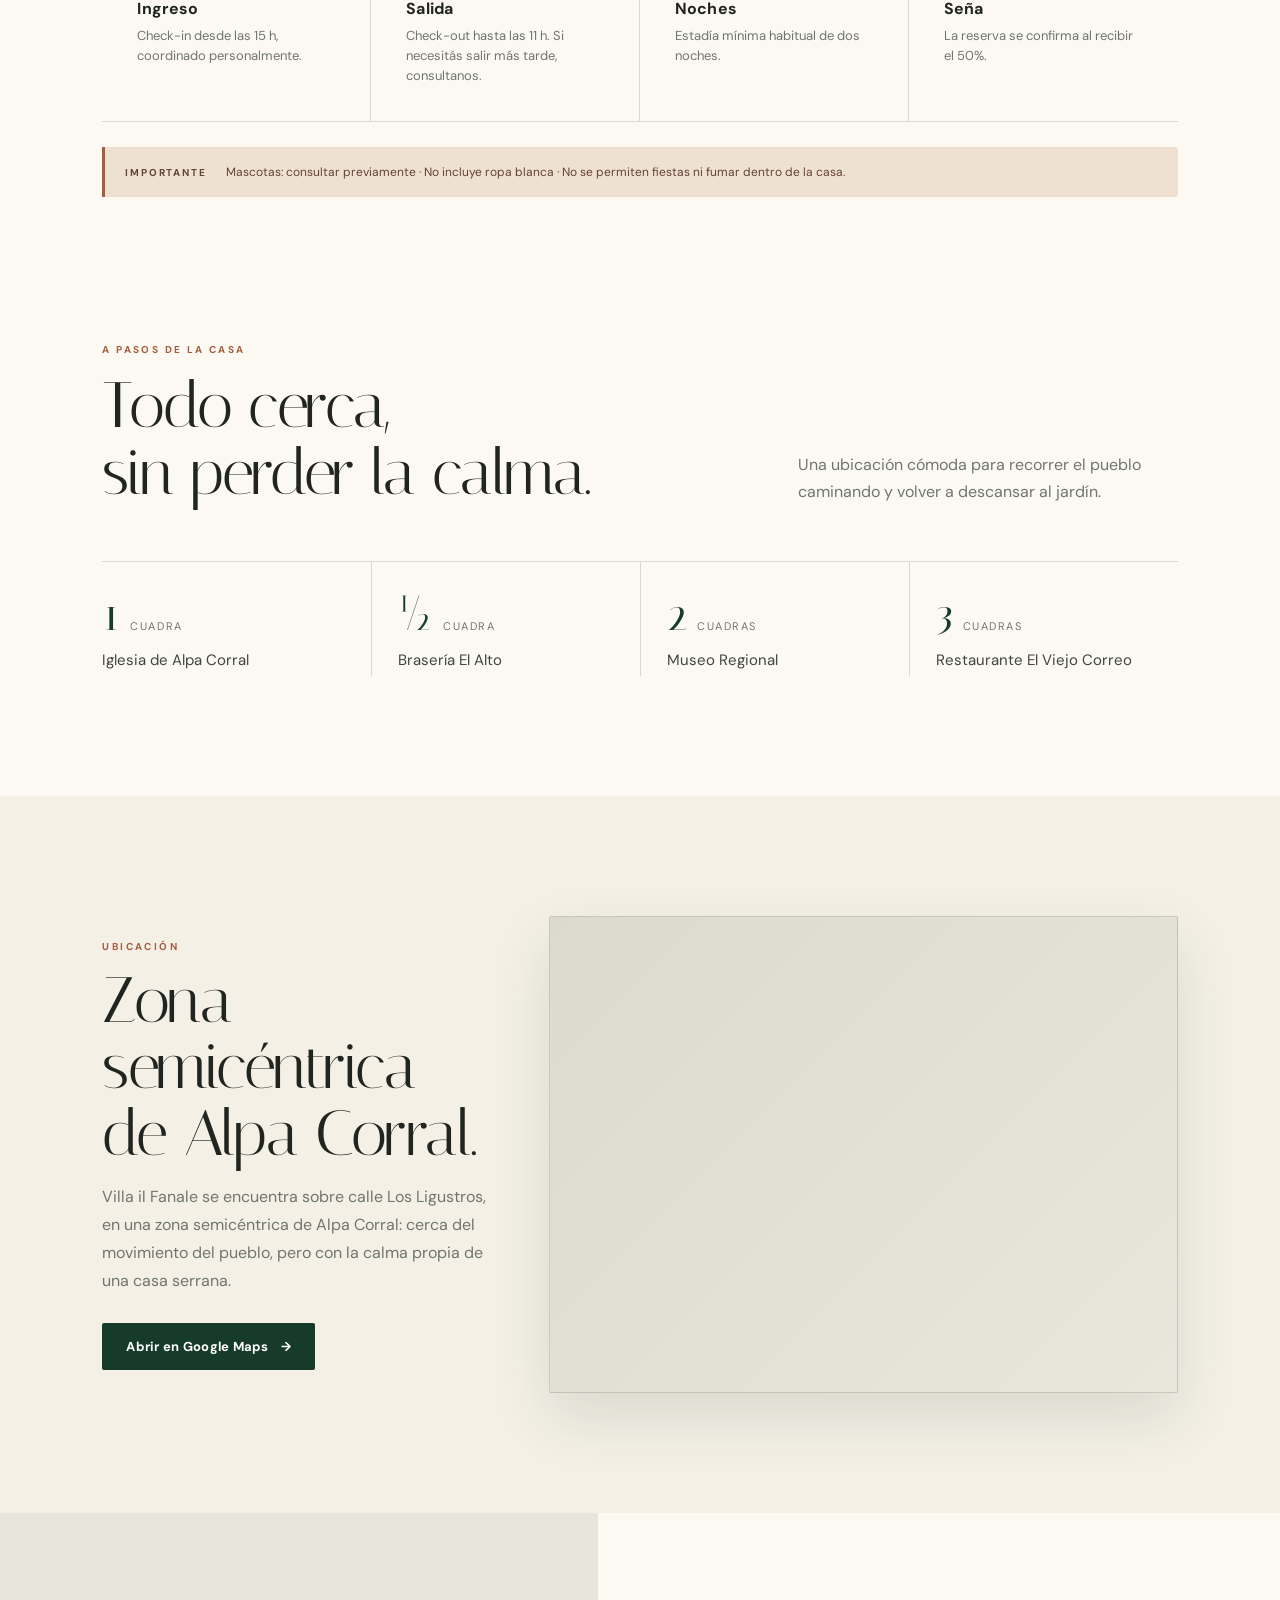
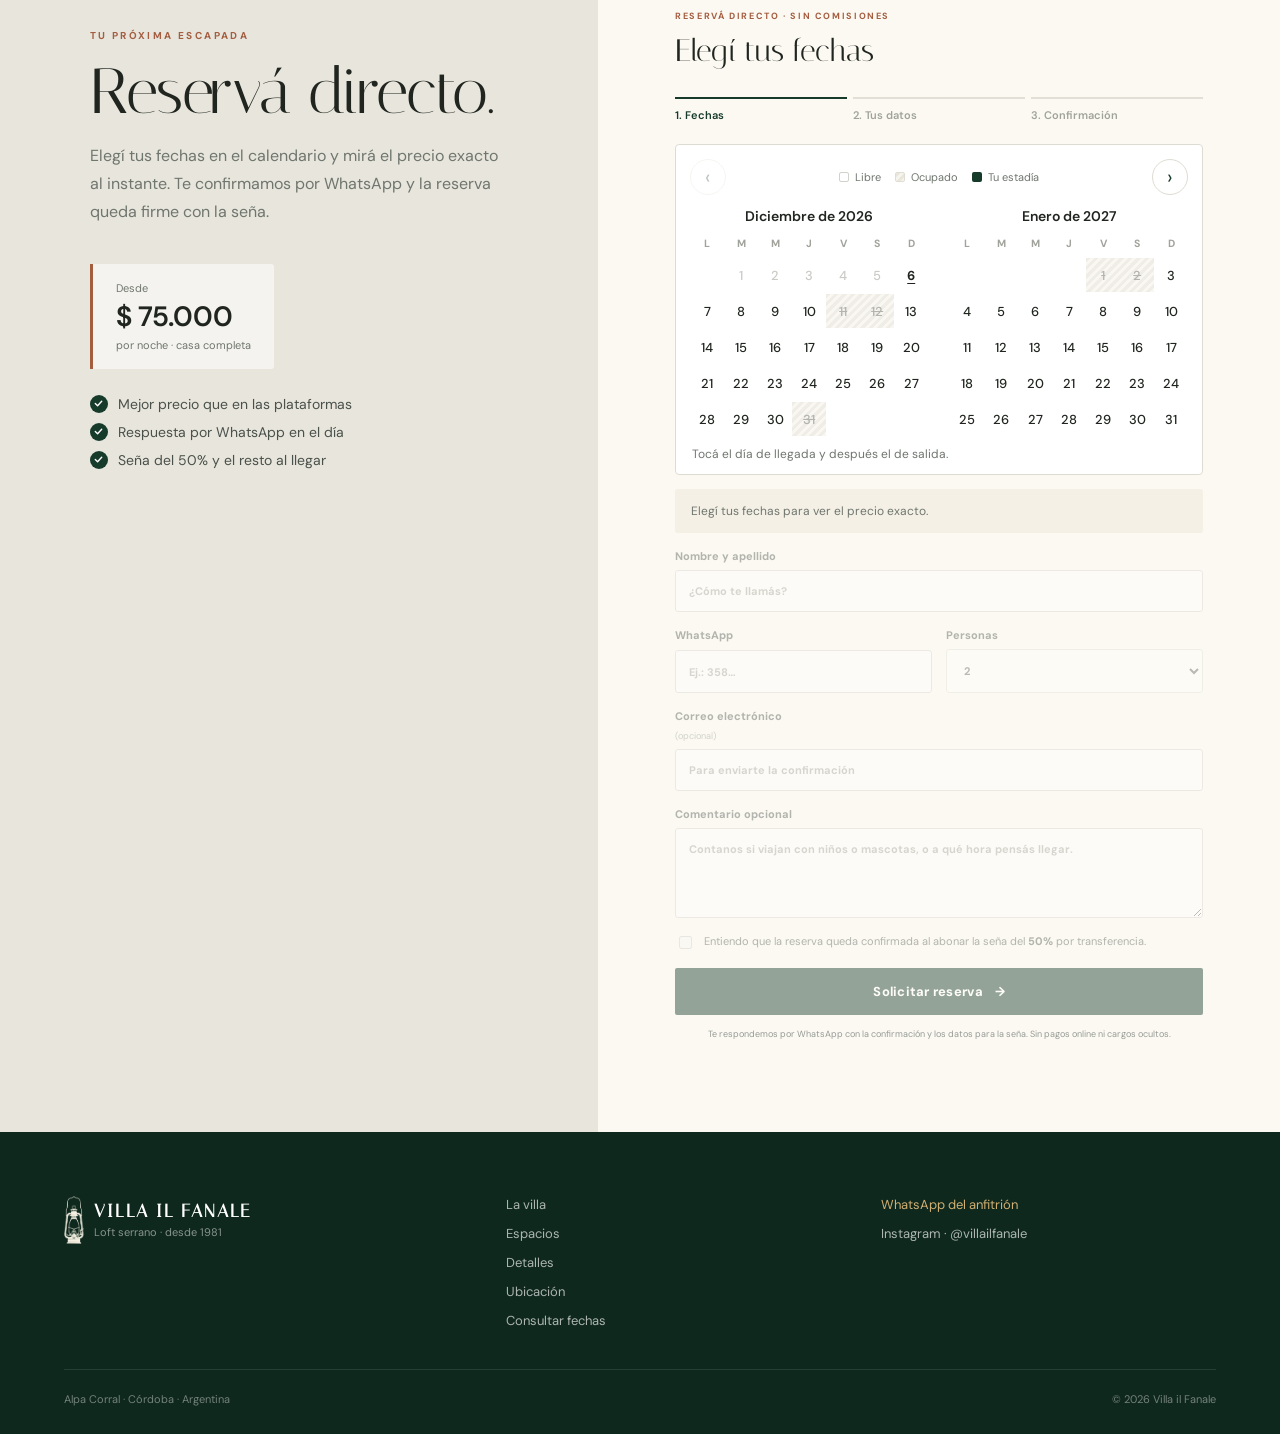
==== commit fe7a8bc8: "Portada: video 4K recomprimido (1080p para compu, 720p para celular) Co-Authored-By: Claude Sonnet 5" ====
--- a/reservar/index.html
+++ b/reservar/index.html
@@ -17,7 +17,7 @@
   <link rel="preconnect" href="https://fonts.googleapis.com">
   <link rel="preconnect" href="https://fonts.gstatic.com" crossorigin>
   <link href="https://fonts.googleapis.com/css2?family=DM+Sans:opsz,wght@9..40,400;9..40,500;9..40,600;9..40,700&family=Italiana&display=swap" rel="stylesheet">
-  <link rel="stylesheet" href="public.css?v=9">
+  <link rel="stylesheet" href="public.css?v=10">
 </head>
 <body>
   <header class="site-header" id="header">
@@ -37,7 +37,7 @@
 
   <main>
     <section class="public-hero" id="inicio">
-      <video class="hero-video" id="hero-video" muted loop playsinline preload="auto" aria-hidden="true" tabindex="-1"><source src="../assets/portada.mp4?v=2" type="video/mp4"></video>
+      <video class="hero-video" id="hero-video" muted loop playsinline preload="metadata" aria-hidden="true" tabindex="-1"></video>
       <div class="hero-shade"></div>
       <div class="hero-content">
         <span class="public-eyebrow" id="hero-eyebrow">ALPA CORRAL · CÓRDOBA</span>
@@ -220,6 +220,6 @@
   <a class="whatsapp-float" data-whatsapp target="_blank" rel="noopener" aria-label="Escribir por WhatsApp"><svg viewBox="0 0 24 24" aria-hidden="true"><path d="M12 3.2a8.8 8.8 0 0 0-7.6 13.2L3.2 20.8l4.5-1.2A8.8 8.8 0 1 0 12 3.2z"/><path d="M8.7 8.2c.2-.4.4-.4.7-.4h.5c.2 0 .4 0 .5.4l.7 1.7c.1.2 0 .4-.1.5l-.5.6c-.1.1-.2.3 0 .5.4.7 1 1.4 1.7 1.9.5.4 1 .6 1.3.8.2.1.3 0 .5-.1l.6-.7c.1-.2.3-.2.5-.1l1.6.8c.2.1.4.2.4.3 0 .4 0 1.1-.4 1.5-.4.5-1.2.9-1.9.8-1.1 0-2.6-.6-4-1.8-1.6-1.4-2.5-3-2.7-4-.2-.9.2-1.6.3-1.7z" class="fill"/></svg><span>Consultar</span></a>
 
   <script src="config.js"></script>
-  <script src="public.js?v=10"></script>
+  <script src="public.js?v=11"></script>
 </body>
 </html>
